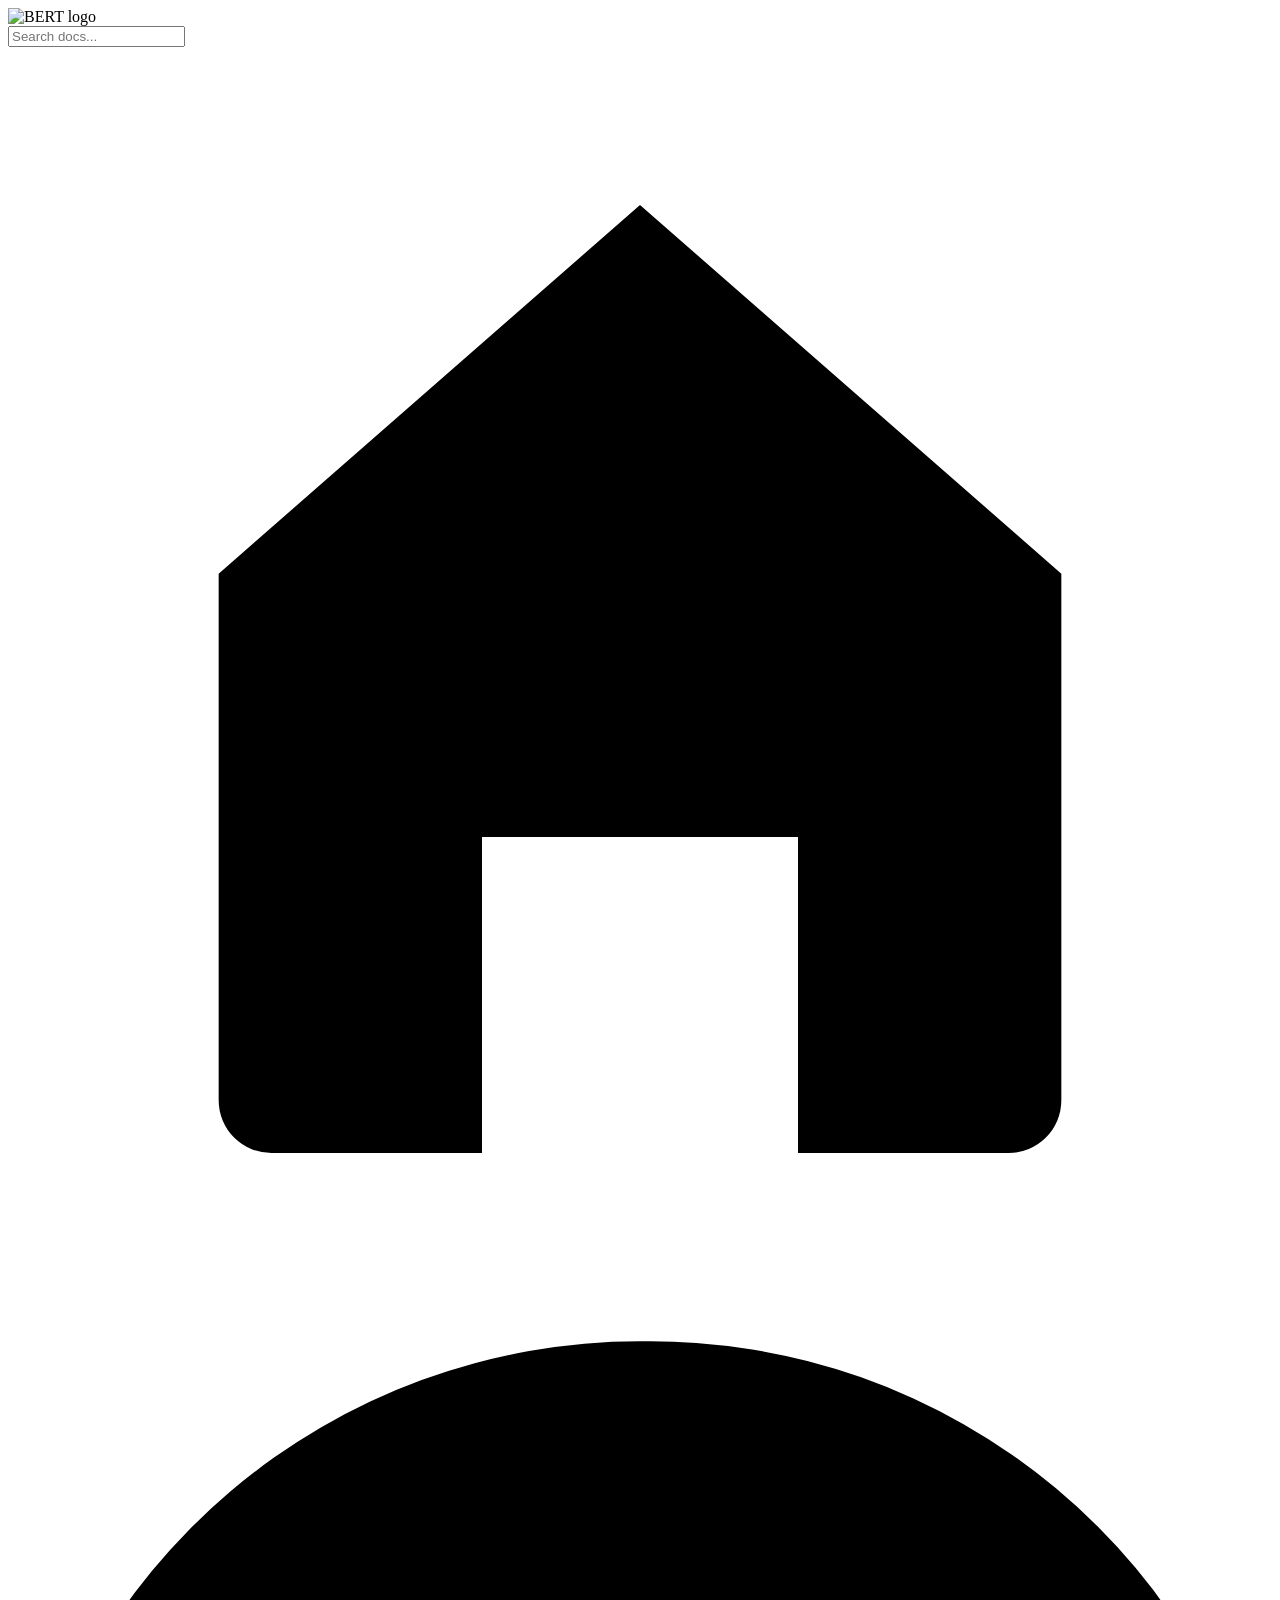
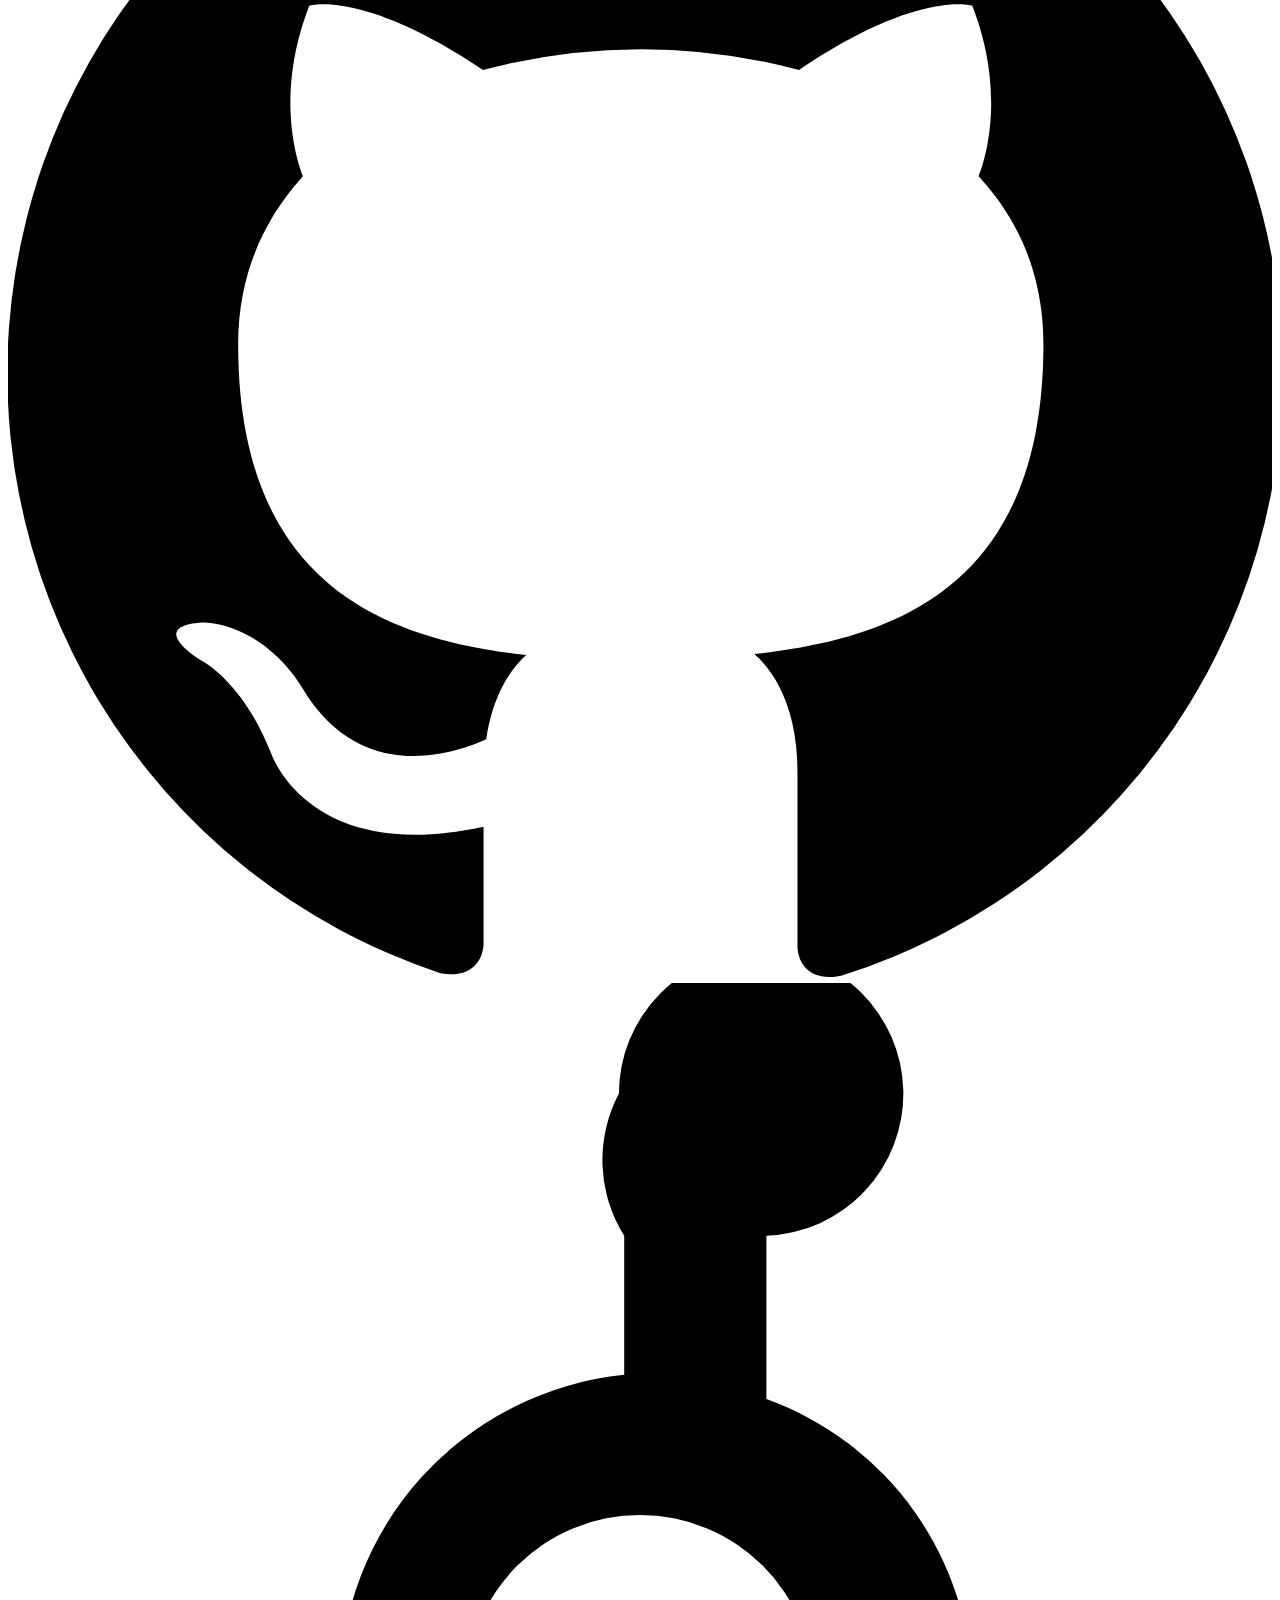
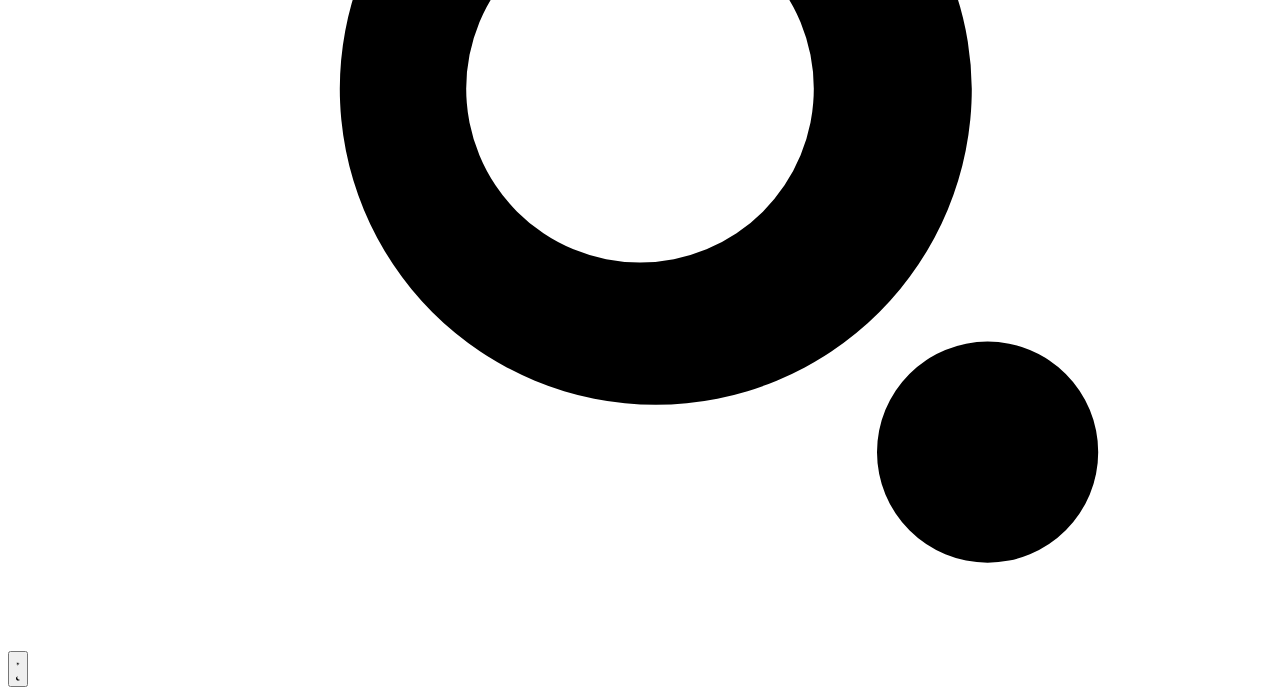
==== index.html @ 4b2d6357 "Migrate BERTDAO docs to the USDC flow" ====
<!doctype html>
<html lang="en">
  <head>
    <meta charset="UTF-8" />
    <meta name="viewport" content="width=device-width, initial-scale=1.0" />
    <title>BERT Docs</title>
    <meta
      name="description"
      content="BERT protocol documentation: architecture, contract systems, Arc deployment, USDC-native treasury flows, operations, and integration guides."
    />
    <link rel="icon" type="image/png" href="./assets/bert-logo.png" />
    <link rel="apple-touch-icon" href="./assets/bert-logo.png" />
    <link rel="preconnect" href="https://fonts.googleapis.com" />
    <link rel="preconnect" href="https://fonts.gstatic.com" crossorigin />
    <link href="https://fonts.googleapis.com/css2?family=Sora:wght@300;400;500;600;700&family=IBM+Plex+Mono:wght@400;500&display=swap" rel="stylesheet" />
    <link rel="stylesheet" href="./assets/styles.css" />
  </head>
  <body>
    <div class="layout">
      <aside class="sidebar">
        <div class="brand">
          <img class="brand-logo" src="./assets/banner.png" alt="BERT logo" />
        </div>

        <nav id="nav" class="nav"></nav>
      </aside>

      <main class="content">
        <header class="topbar">
          <div class="search-wrap">
            <input id="searchInput" type="search" placeholder="Search docs..." aria-label="Search docs" />
          </div>
          <div class="top-actions">
            <a class="icon-link" href="https://bertdao.vercel.app" target="_blank" rel="noreferrer" aria-label="Main site" title="Main site">
              <svg viewBox="0 0 24 24" aria-hidden="true"><path d="M12 3l8 7v10a1 1 0 0 1-1 1h-4v-6H9v6H5a1 1 0 0 1-1-1V10l8-7z"/></svg>
            </a>
            <a class="icon-link" href="https://github.com/Tenyokj/bert-core-arc" target="_blank" rel="noreferrer" aria-label="Core repo" title="Core repo">
              <svg viewBox="0 0 24 24" aria-hidden="true"><path d="M12 .5a12 12 0 0 0-3.79 23.39c.6.11.82-.26.82-.58v-2.2c-3.34.73-4.04-1.41-4.04-1.41-.55-1.38-1.33-1.75-1.33-1.75-1.09-.73.08-.72.08-.72 1.2.09 1.84 1.23 1.84 1.23 1.08 1.83 2.82 1.3 3.5.99.11-.77.42-1.3.76-1.6-2.67-.3-5.47-1.32-5.47-5.9 0-1.3.47-2.36 1.23-3.19-.12-.31-.53-1.56.12-3.24 0 0 1.01-.32 3.3 1.22a11.6 11.6 0 0 1 6 0c2.28-1.54 3.29-1.22 3.29-1.22.65 1.68.24 2.93.12 3.24.77.83 1.23 1.89 1.23 3.19 0 4.59-2.81 5.59-5.49 5.88.43.37.82 1.1.82 2.23v3.31c0 .32.22.69.83.57A12 12 0 0 0 12 .5z"/></svg>
            </a>
            <a class="icon-link" href="https://thegraph.com/studio/subgraph/bert-arc-testnet" target="_blank" rel="noreferrer" aria-label="Subgraph" title="Subgraph">
              <svg viewBox="0 0 24 24" aria-hidden="true"><path d="M11.6 2.1a2.7 2.7 0 1 1 2.8 2.7v3.1a5.9 5.9 0 0 1 3.9 5.5 6 6 0 1 1-12 0 6 6 0 0 1 5.4-5.96V4.8A2.7 2.7 0 0 1 11.6 2.1Zm.4 8a3.3 3.3 0 1 0 0 6.6 3.3 3.3 0 0 0 0-6.6Zm6.6 8.1a2.1 2.1 0 1 1 0 4.2 2.1 2.1 0 0 1 0-4.2Z"/></svg>
            </a>
            <button id="themeToggle" class="theme-toggle" type="button" aria-label="Switch to light theme" title="Switch to light theme">
              <span class="theme-icon theme-icon-sun" aria-hidden="true">
                <svg viewBox="0 0 512 512"><path d="M256 144a112 112 0 1 0 0 224 112 112 0 1 0 0-224zm0-144c13.3 0 24 10.7 24 24V72c0 13.3-10.7 24-24 24s-24-10.7-24-24V24c0-13.3 10.7-24 24-24zm0 416c13.3 0 24 10.7 24 24v48c0 13.3-10.7 24-24 24s-24-10.7-24-24V440c0-13.3 10.7-24 24-24zM72 232c13.3 0 24 10.7 24 24s-10.7 24-24 24H24c-13.3 0-24-10.7-24-24s10.7-24 24-24H72zm416 0c13.3 0 24 10.7 24 24s-10.7 24-24 24H440c-13.3 0-24-10.7-24-24s10.7-24 24-24h48zM99 99c9.4-9.4 24.6-9.4 33.9 0l33.9 33.9c9.4 9.4 9.4 24.6 0 33.9s-24.6 9.4-33.9 0L99 132.9C89.6 123.6 89.6 108.4 99 99zm246.2 246.2c9.4-9.4 24.6-9.4 33.9 0L413 379.1c9.4 9.4 9.4 24.6 0 33.9s-24.6 9.4-33.9 0l-33.9-33.9c-9.4-9.4-9.4-24.6 0-33.9zM413 99c9.4 9.4 9.4 24.6 0 33.9l-33.9 33.9c-9.4 9.4-24.6 9.4-33.9 0s-9.4-24.6 0-33.9L379.1 99c9.4-9.4 24.6-9.4 33.9 0zM166.8 345.2c9.4 9.4 9.4 24.6 0 33.9L132.9 413c-9.4 9.4-24.6 9.4-33.9 0s-9.4-24.6 0-33.9l33.9-33.9c9.4-9.4 24.6-9.4 33.9 0z"/></svg>
              </span>
              <span class="theme-icon theme-icon-moon" aria-hidden="true">
                <svg viewBox="0 0 384 512"><path d="M223.5 32c-123.5 0-223.5 100-223.5 223.5S100 479 223.5 479c66.3 0 125.9-28.9 166.9-74.8 5.6-6.2 .8-16.1-7.5-15.4-10.8 .9-21.8 1.4-32.9 1.4-123.5 0-223.5-100-223.5-223.5 0-54.8 19.7-105 52.5-143.8 5-5.9 .7-14.8-7-14.8-1.4 0-2.8 0-4.2 0z"/></svg>
              </span>
            </button>
          </div>
        </header>

        <article id="doc" class="doc"></article>
        <footer id="pager" class="pager"></footer>
      </main>
    </div>

    <script src="./assets/docs-data.js"></script>
    <script src="./assets/app.js"></script>
  </body>
</html>
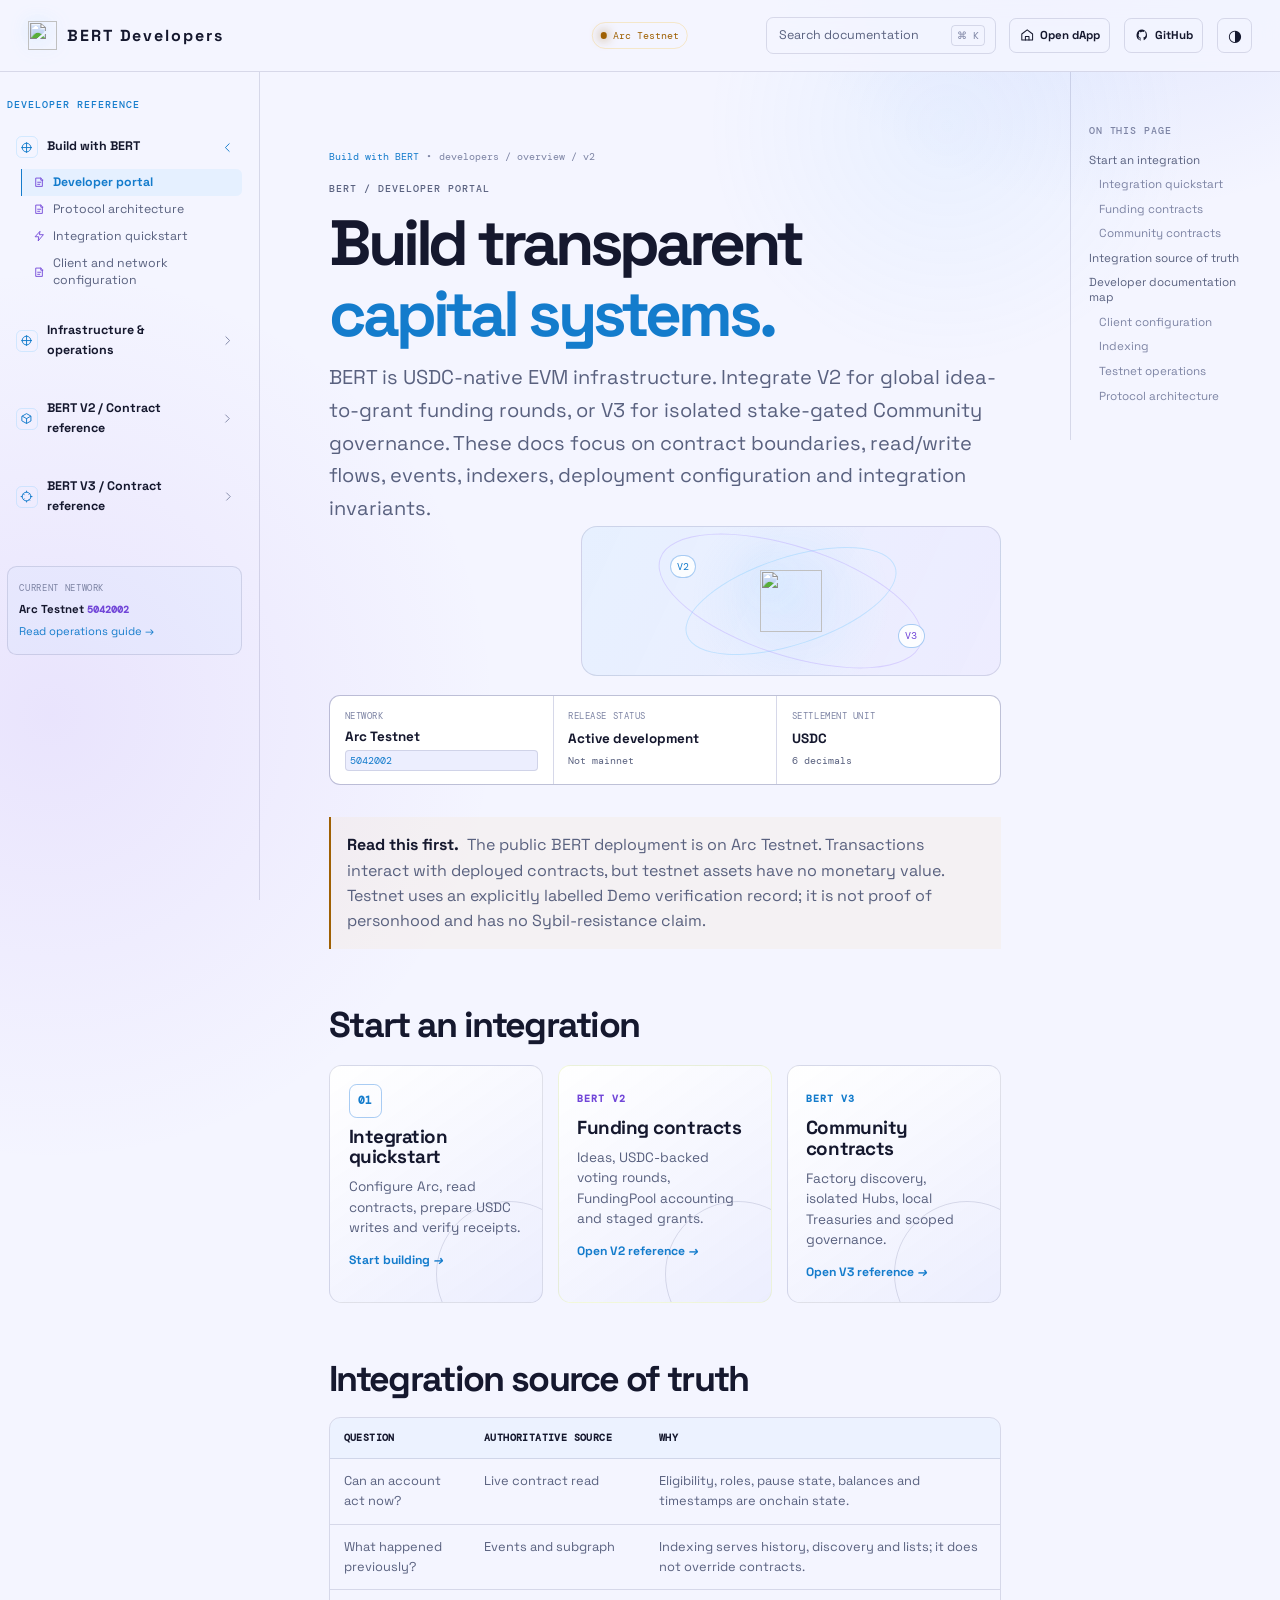
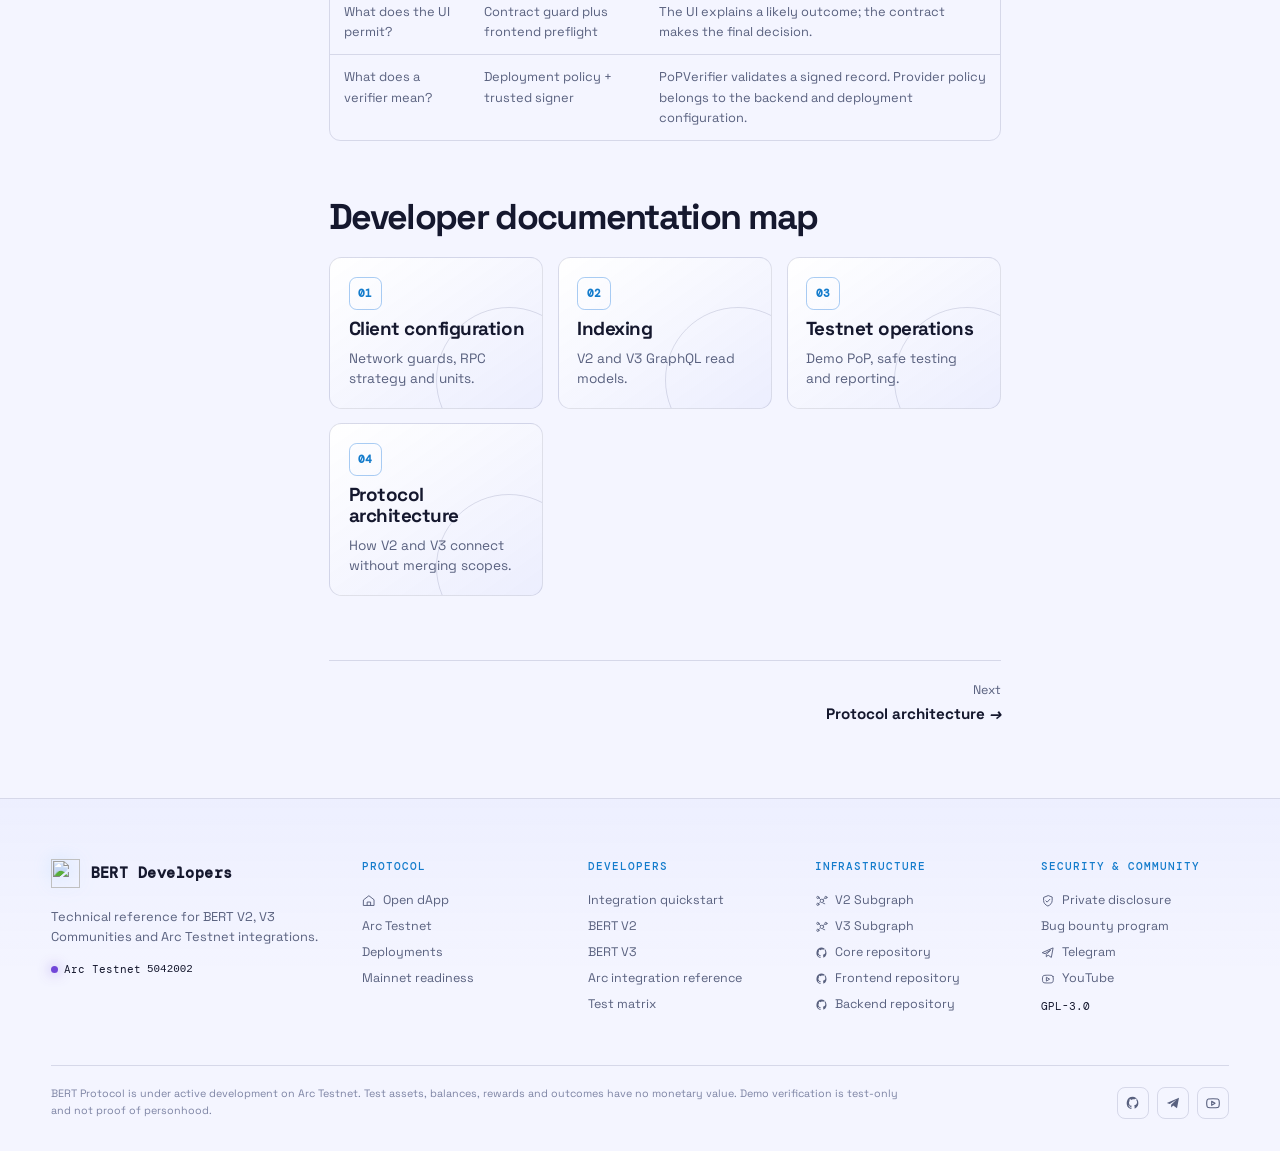
==== commit a61994e2: "docs: expand Arc reference and resource footer" ====
--- a/index.html
+++ b/index.html
@@ -3,60 +3,59 @@
   <head>
     <meta charset="UTF-8" />
     <meta name="viewport" content="width=device-width, initial-scale=1.0" />
-    <title>BERT Docs</title>
-    <meta
-      name="description"
-      content="BERT protocol documentation: architecture, contract systems, Arc deployment, USDC-native treasury flows, operations, and integration guides."
-    />
+    <meta name="theme-color" content="#10191a" />
+    <title>BERT Protocol Docs</title>
+    <meta name="description" content="Technical documentation for BERT V2 funding infrastructure, BERT V3 Communities, Arc Testnet operations, and protocol integrations." />
     <link rel="icon" type="image/png" href="./assets/bert-logo.png" />
     <link rel="apple-touch-icon" href="./assets/bert-logo.png" />
     <link rel="preconnect" href="https://fonts.googleapis.com" />
     <link rel="preconnect" href="https://fonts.gstatic.com" crossorigin />
-    <link href="https://fonts.googleapis.com/css2?family=Sora:wght@300;400;500;600;700&family=IBM+Plex+Mono:wght@400;500&display=swap" rel="stylesheet" />
+    <link href="https://fonts.googleapis.com/css2?family=DM+Mono:wght@400;500&family=Space+Grotesk:wght@400;500;600;700&display=swap" rel="stylesheet" />
     <link rel="stylesheet" href="./assets/styles.css" />
   </head>
   <body>
-    <div class="layout">
-      <aside class="sidebar">
-        <div class="brand">
-          <img class="brand-logo" src="./assets/banner.png" alt="BERT logo" />
+    <div class="site-frame">
+      <header class="site-header">
+        <button id="navToggle" class="icon-button nav-toggle mobile-only" type="button" aria-label="Open documentation navigation"><span></span><span></span><span></span></button>
+        <a class="wordmark" href="#docs-home" aria-label="BERT developer documentation home"><img class="brand-logo" src="./assets/bert-logo.png" alt="" /><span>BERT Developers</span></a>
+        <span class="network-badge network-badge-centered"><i></i> Arc Testnet</span>
+        <div class="header-spacer"></div>
+        <button id="searchTrigger" class="search-trigger" type="button" aria-haspopup="dialog"><span>Search documentation</span><kbd>⌘ K</kbd></button>
+        <a class="header-link" href="https://bertdao.vercel.app" target="_blank" rel="noreferrer"><svg class="header-action-icon" viewBox="0 0 24 24" aria-hidden="true"><path d="m3 10 9-7 9 7v10H3z"/><path d="M9 20v-6h6v6"/></svg>Open dApp</a>
+        <a class="header-link header-link-icon" href="https://github.com/Tenyokj/bert-core-arc" target="_blank" rel="noreferrer" aria-label="BERT Core on GitHub"><svg class="header-action-icon github-mark" viewBox="0 0 24 24" aria-hidden="true"><path d="M12 2.5a9.5 9.5 0 0 0-3 18.51c.48.09.65-.2.65-.46v-1.67c-2.65.58-3.21-1.12-3.21-1.12-.43-1.1-1.06-1.39-1.06-1.39-.87-.59.07-.58.07-.58.96.07 1.47.99 1.47.99.86 1.47 2.25 1.05 2.8.81.09-.62.34-1.05.61-1.29-2.12-.24-4.35-1.06-4.35-4.73 0-1.05.37-1.9.99-2.57-.1-.24-.43-1.22.09-2.54 0 0 .81-.26 2.62.98A9.1 9.1 0 0 1 12 6.2c.81 0 1.62.11 2.38.32 1.81-1.24 2.62-.98 2.62-.98.52 1.32.19 2.3.09 2.54.62.67.99 1.52.99 2.57 0 3.68-2.23 4.49-4.36 4.72.34.3.65.88.65 1.78v2.63c0 .26.17.56.66.46A9.5 9.5 0 0 0 12 2.5Z"/></svg>GitHub</a>
+        <button id="themeToggle" class="icon-button theme-button" type="button" aria-label="Switch color theme" title="Switch color theme">◐</button>
+      </header>
+
+      <div class="docs-layout">
+        <aside id="sidebar" class="sidebar" aria-label="Documentation navigation">
+        <div class="sidebar-topline">Developer reference</div>
+          <nav id="nav" class="nav"></nav>
+          <div class="sidebar-footer"><p>Current network</p><strong>Arc Testnet <code>5042002</code></strong><a href="#testnet-guide">Read operations guide →</a></div>
+        </aside>
+        <button id="navBackdrop" class="nav-backdrop" type="button" aria-label="Close documentation navigation"></button>
+        <main class="main-content"><article id="doc" class="doc" tabindex="-1"></article><footer id="pager" class="pager"></footer></main>
+        <aside id="outline" class="outline" aria-label="On this page"></aside>
+      </div>
+      <footer class="site-footer">
+        <div class="footer-directory">
+          <div class="footer-column footer-brand"><a href="#docs-home" class="footer-brand-link"><img class="brand-logo" src="./assets/bert-logo.png" alt="" /><span>BERT Developers</span></a><p>Technical reference for BERT V2, V3 Communities and Arc Testnet integrations.</p><a class="footer-status" href="#arc-testnet-overview"><i></i> Arc Testnet <code>5042002</code></a></div>
+          <div class="footer-column"><h2>Protocol</h2><a class="footer-resource-link" href="https://bertdao.vercel.app" target="_blank" rel="noreferrer"><svg class="footer-link-icon" viewBox="0 0 24 24" aria-hidden="true"><path d="m3 10 9-7 9 7v10H3z"/><path d="M9 20v-6h6v6"/></svg>Open dApp</a><a href="#arc-testnet-overview">Arc Testnet</a><a href="#arc-testnet-deployments">Deployments</a><a href="#arc-mainnet-readiness">Mainnet readiness</a></div>
+          <div class="footer-column"><h2>Developers</h2><a href="#integration-quickstart">Integration quickstart</a><a href="#v2-overview">BERT V2</a><a href="#v3-overview">BERT V3</a><a href="#arc-testnet-integration-reference">Arc integration reference</a><a href="#arc-testnet-test-matrix">Test matrix</a></div>
+          <div class="footer-column"><h2>Infrastructure</h2><a class="footer-resource-link" href="https://thegraph.com/studio/subgraph/bert-arc-testnet/" target="_blank" rel="noreferrer"><svg class="footer-link-icon graph-mark" viewBox="0 0 24 24" aria-hidden="true"><circle cx="12" cy="12" r="3"/><circle cx="5" cy="6" r="2"/><circle cx="19" cy="6" r="2"/><circle cx="5" cy="18" r="2"/><path d="m7 7 3 3m7-3-3 3m-6 5-2 2m8-1 3 1"/></svg>V2 Subgraph</a><a class="footer-resource-link" href="https://thegraph.com/studio/subgraph/bert-v-3-arc-testnet/" target="_blank" rel="noreferrer"><svg class="footer-link-icon graph-mark" viewBox="0 0 24 24" aria-hidden="true"><circle cx="12" cy="12" r="3"/><circle cx="5" cy="6" r="2"/><circle cx="19" cy="6" r="2"/><circle cx="5" cy="18" r="2"/><path d="m7 7 3 3m7-3-3 3m-6 5-2 2m8-1 3 1"/></svg>V3 Subgraph</a><a class="footer-resource-link" href="https://github.com/Tenyokj/bert-core-arc" target="_blank" rel="noreferrer"><svg class="footer-link-icon github-mark" viewBox="0 0 24 24" aria-hidden="true"><path d="M12 2.5a9.5 9.5 0 0 0-3 18.51c.48.09.65-.2.65-.46v-1.67c-2.65.58-3.21-1.12-3.21-1.12-.43-1.1-1.06-1.39-1.06-1.39-.87-.59.07-.58.07-.58.96.07 1.47.99 1.47.99.86 1.47 2.25 1.05 2.8.81.09-.62.34-1.05.61-1.29-2.12-.24-4.35-1.06-4.35-4.73 0-1.05.37-1.9.99-2.57-.1-.24-.43-1.22.09-2.54 0 0 .81-.26 2.62.98A9.1 9.1 0 0 1 12 6.2c.81 0 1.62.11 2.38.32 1.81-1.24 2.62-.98 2.62-.98.52 1.32.19 2.3.09 2.54.62.67.99 1.52.99 2.57 0 3.68-2.23 4.49-4.36 4.72.34.3.65.88.65 1.78v2.63c0 .26.17.56.66.46A9.5 9.5 0 0 0 12 2.5Z"/></svg>Core repository</a><a class="footer-resource-link" href="https://github.com/Tenyokj/bert-front-arc" target="_blank" rel="noreferrer"><svg class="footer-link-icon github-mark" viewBox="0 0 24 24" aria-hidden="true"><path d="M12 2.5a9.5 9.5 0 0 0-3 18.51c.48.09.65-.2.65-.46v-1.67c-2.65.58-3.21-1.12-3.21-1.12-.43-1.1-1.06-1.39-1.06-1.39-.87-.59.07-.58.07-.58.96.07 1.47.99 1.47.99.86 1.47 2.25 1.05 2.8.81.09-.62.34-1.05.61-1.29-2.12-.24-4.35-1.06-4.35-4.73 0-1.05.37-1.9.99-2.57-.1-.24-.43-1.22.09-2.54 0 0 .81-.26 2.62.98A9.1 9.1 0 0 1 12 6.2c.81 0 1.62.11 2.38.32 1.81-1.24 2.62-.98 2.62-.98.52 1.32.19 2.3.09 2.54.62.67.99 1.52.99 2.57 0 3.68-2.23 4.49-4.36 4.72.34.3.65.88.65 1.78v2.63c0 .26.17.56.66.46A9.5 9.5 0 0 0 12 2.5Z"/></svg>Frontend repository</a><a class="footer-resource-link" href="https://github.com/Tenyokj/bert-backend-arc" target="_blank" rel="noreferrer"><svg class="footer-link-icon github-mark" viewBox="0 0 24 24" aria-hidden="true"><path d="M12 2.5a9.5 9.5 0 0 0-3 18.51c.48.09.65-.2.65-.46v-1.67c-2.65.58-3.21-1.12-3.21-1.12-.43-1.1-1.06-1.39-1.06-1.39-.87-.59.07-.58.07-.58.96.07 1.47.99 1.47.99.86 1.47 2.25 1.05 2.8.81.09-.62.34-1.05.61-1.29-2.12-.24-4.35-1.06-4.35-4.73 0-1.05.37-1.9.99-2.57-.1-.24-.43-1.22.09-2.54 0 0 .81-.26 2.62.98A9.1 9.1 0 0 1 12 6.2c.81 0 1.62.11 2.38.32 1.81-1.24 2.62-.98 2.62-.98.52 1.32.19 2.3.09 2.54.62.67.99 1.52.99 2.57 0 3.68-2.23 4.49-4.36 4.72.34.3.65.88.65 1.78v2.63c0 .26.17.56.66.46A9.5 9.5 0 0 0 12 2.5Z"/></svg>Backend repository</a></div>
+          <div class="footer-column"><h2>Security &amp; community</h2><a class="footer-resource-link" href="https://github.com/Tenyokj/bert-core-arc/security/advisories/new" target="_blank" rel="noreferrer"><svg class="footer-link-icon" viewBox="0 0 24 24" aria-hidden="true"><path d="M12 3 4.5 6v5.3c0 4.5 3.1 7.8 7.5 9.7 4.4-1.9 7.5-5.2 7.5-9.7V6z"/><path d="m8.5 12 2.2 2.2 4.8-5"/></svg>Private disclosure</a><a href="#testnet-security-program">Bug bounty program</a><a class="footer-resource-link" href="https://t.me/bertdao" target="_blank" rel="noreferrer"><svg class="footer-link-icon telegram-mark" viewBox="0 0 24 24" aria-hidden="true"><path d="m21 4-3 16-5.6-4.1-3.1 3-.1-4.3L17 7.1 7 13.4l-4.2-1.5z"/></svg>Telegram</a><a class="footer-resource-link" href="https://www.youtube.com/@bertdaoARC" target="_blank" rel="noreferrer"><svg class="footer-link-icon youtube-mark" viewBox="0 0 24 24" aria-hidden="true"><path d="M21 8.2a2.9 2.9 0 0 0-2-2.1C17.2 5.6 12 5.6 12 5.6s-5.2 0-7 .5a2.9 2.9 0 0 0-2 2.1 30 30 0 0 0-.5 4.2A30 30 0 0 0 3 16.6a2.9 2.9 0 0 0 2 2.1c1.8.5 7 .5 7 .5s5.2 0 7-.5a2.9 2.9 0 0 0 2-2.1 30 30 0 0 0 .5-4.2 30 30 0 0 0-.5-4.2Z"/><path d="m10 15.5 5-3-5-3z"/></svg>YouTube</a><span class="footer-license">GPL-3.0</span></div>
         </div>
-
-        <nav id="nav" class="nav"></nav>
-      </aside>
-
-      <main class="content">
-        <header class="topbar">
-          <div class="search-wrap">
-            <input id="searchInput" type="search" placeholder="Search docs..." aria-label="Search docs" />
-          </div>
-          <div class="top-actions">
-            <a class="icon-link" href="https://bertdao.vercel.app" target="_blank" rel="noreferrer" aria-label="Main site" title="Main site">
-              <svg viewBox="0 0 24 24" aria-hidden="true"><path d="M12 3l8 7v10a1 1 0 0 1-1 1h-4v-6H9v6H5a1 1 0 0 1-1-1V10l8-7z"/></svg>
-            </a>
-            <a class="icon-link" href="https://github.com/Tenyokj/bert-core-arc" target="_blank" rel="noreferrer" aria-label="Core repo" title="Core repo">
-              <svg viewBox="0 0 24 24" aria-hidden="true"><path d="M12 .5a12 12 0 0 0-3.79 23.39c.6.11.82-.26.82-.58v-2.2c-3.34.73-4.04-1.41-4.04-1.41-.55-1.38-1.33-1.75-1.33-1.75-1.09-.73.08-.72.08-.72 1.2.09 1.84 1.23 1.84 1.23 1.08 1.83 2.82 1.3 3.5.99.11-.77.42-1.3.76-1.6-2.67-.3-5.47-1.32-5.47-5.9 0-1.3.47-2.36 1.23-3.19-.12-.31-.53-1.56.12-3.24 0 0 1.01-.32 3.3 1.22a11.6 11.6 0 0 1 6 0c2.28-1.54 3.29-1.22 3.29-1.22.65 1.68.24 2.93.12 3.24.77.83 1.23 1.89 1.23 3.19 0 4.59-2.81 5.59-5.49 5.88.43.37.82 1.1.82 2.23v3.31c0 .32.22.69.83.57A12 12 0 0 0 12 .5z"/></svg>
-            </a>
-            <a class="icon-link" href="https://thegraph.com/studio/subgraph/bert-arc-testnet" target="_blank" rel="noreferrer" aria-label="Subgraph" title="Subgraph">
-              <svg viewBox="0 0 24 24" aria-hidden="true"><path d="M11.6 2.1a2.7 2.7 0 1 1 2.8 2.7v3.1a5.9 5.9 0 0 1 3.9 5.5 6 6 0 1 1-12 0 6 6 0 0 1 5.4-5.96V4.8A2.7 2.7 0 0 1 11.6 2.1Zm.4 8a3.3 3.3 0 1 0 0 6.6 3.3 3.3 0 0 0 0-6.6Zm6.6 8.1a2.1 2.1 0 1 1 0 4.2 2.1 2.1 0 0 1 0-4.2Z"/></svg>
-            </a>
-            <button id="themeToggle" class="theme-toggle" type="button" aria-label="Switch to light theme" title="Switch to light theme">
-              <span class="theme-icon theme-icon-sun" aria-hidden="true">
-                <svg viewBox="0 0 512 512"><path d="M256 144a112 112 0 1 0 0 224 112 112 0 1 0 0-224zm0-144c13.3 0 24 10.7 24 24V72c0 13.3-10.7 24-24 24s-24-10.7-24-24V24c0-13.3 10.7-24 24-24zm0 416c13.3 0 24 10.7 24 24v48c0 13.3-10.7 24-24 24s-24-10.7-24-24V440c0-13.3 10.7-24 24-24zM72 232c13.3 0 24 10.7 24 24s-10.7 24-24 24H24c-13.3 0-24-10.7-24-24s10.7-24 24-24H72zm416 0c13.3 0 24 10.7 24 24s-10.7 24-24 24H440c-13.3 0-24-10.7-24-24s10.7-24 24-24h48zM99 99c9.4-9.4 24.6-9.4 33.9 0l33.9 33.9c9.4 9.4 9.4 24.6 0 33.9s-24.6 9.4-33.9 0L99 132.9C89.6 123.6 89.6 108.4 99 99zm246.2 246.2c9.4-9.4 24.6-9.4 33.9 0L413 379.1c9.4 9.4 9.4 24.6 0 33.9s-24.6 9.4-33.9 0l-33.9-33.9c-9.4-9.4-9.4-24.6 0-33.9zM413 99c9.4 9.4 9.4 24.6 0 33.9l-33.9 33.9c-9.4 9.4-24.6 9.4-33.9 0s-9.4-24.6 0-33.9L379.1 99c9.4-9.4 24.6-9.4 33.9 0zM166.8 345.2c9.4 9.4 9.4 24.6 0 33.9L132.9 413c-9.4 9.4-24.6 9.4-33.9 0s-9.4-24.6 0-33.9l33.9-33.9c9.4-9.4 24.6-9.4 33.9 0z"/></svg>
-              </span>
-              <span class="theme-icon theme-icon-moon" aria-hidden="true">
-                <svg viewBox="0 0 384 512"><path d="M223.5 32c-123.5 0-223.5 100-223.5 223.5S100 479 223.5 479c66.3 0 125.9-28.9 166.9-74.8 5.6-6.2 .8-16.1-7.5-15.4-10.8 .9-21.8 1.4-32.9 1.4-123.5 0-223.5-100-223.5-223.5 0-54.8 19.7-105 52.5-143.8 5-5.9 .7-14.8-7-14.8-1.4 0-2.8 0-4.2 0z"/></svg>
-              </span>
-            </button>
-          </div>
-        </header>
-
-        <article id="doc" class="doc"></article>
-        <footer id="pager" class="pager"></footer>
-      </main>
+        <div class="footer-bottom"><p>BERT Protocol is under active development on Arc Testnet. Test assets, balances, rewards and outcomes have no monetary value. Demo verification is test-only and not proof of personhood.</p><div class="footer-socials"><a href="https://github.com/Tenyokj/bert-core-arc" target="_blank" rel="noreferrer" aria-label="BERT Core on GitHub"><svg class="github-mark" viewBox="0 0 24 24" aria-hidden="true"><path d="M12 2.5a9.5 9.5 0 0 0-3 18.51c.48.09.65-.2.65-.46v-1.67c-2.65.58-3.21-1.12-3.21-1.12-.43-1.1-1.06-1.39-1.06-1.39-.87-.59.07-.58.07-.58.96.07 1.47.99 1.47.99.86 1.47 2.25 1.05 2.8.81.09-.62.34-1.05.61-1.29-2.12-.24-4.35-1.06-4.35-4.73 0-1.05.37-1.9.99-2.57-.1-.24-.43-1.22.09-2.54 0 0 .81-.26 2.62.98A9.1 9.1 0 0 1 12 6.2c.81 0 1.62.11 2.38.32 1.81-1.24 2.62-.98 2.62-.98.52 1.32.19 2.3.09 2.54.62.67.99 1.52.99 2.57 0 3.68-2.23 4.49-4.36 4.72.34.3.65.88.65 1.78v2.63c0 .26.17.56.66.46A9.5 9.5 0 0 0 12 2.5Z"/></svg></a><a href="https://t.me/bertdao" target="_blank" rel="noreferrer" aria-label="BERT on Telegram"><svg class="telegram-mark" viewBox="0 0 24 24" aria-hidden="true"><path d="m21 4-3 16-5.6-4.1-3.1 3-.1-4.3L17 7.1 7 13.4l-4.2-1.5z"/></svg></a><a href="https://www.youtube.com/@bertdaoARC" target="_blank" rel="noreferrer" aria-label="BERT on YouTube"><svg class="youtube-mark" viewBox="0 0 24 24" aria-hidden="true"><path d="M21 8.2a2.9 2.9 0 0 0-2-2.1C17.2 5.6 12 5.6 12 5.6s-5.2 0-7 .5a2.9 2.9 0 0 0-2 2.1 30 30 0 0 0-.5 4.2A30 30 0 0 0 3 16.6a2.9 2.9 0 0 0 2 2.1c1.8.5 7 .5 7 .5s5.2 0 7-.5a2.9 2.9 0 0 0 2-2.1 30 30 0 0 0 .5-4.2 30 30 0 0 0-.5-4.2Z"/><path d="m10 15.5 5-3-5-3z"/></svg></a></div></div>
+      </footer>
     </div>
 
-    <script src="./assets/docs-data.js"></script>
-    <script src="./assets/app.js"></script>
+    <dialog id="searchDialog" class="search-dialog" aria-label="Search BERT documentation">
+      <div class="search-panel">
+        <div class="search-input-row"><span>⌕</span><input id="searchInput" type="search" autocomplete="off" placeholder="Search titles, tags, modules, invariants..." /><kbd>ESC</kbd></div>
+        <div id="searchResults" class="search-results" aria-live="polite"></div>
+        <div class="search-hint"><span>Searches page title, section, tags and full text.</span><span><kbd>↵</kbd> Open result</span></div>
+      </div>
+    </dialog>
+
+    <script type="module" src="./assets/app.js"></script>
   </body>
 </html>
--- a/assets/styles.css
+++ b/assets/styles.css
@@ -0,0 +1,298 @@
+:root {
+  color-scheme: dark;
+  --bg: #090b18;
+  --panel: #11142a;
+  --raised: #1a1d39;
+  --text: #f4f5ff;
+  --muted: #aeb3cd;
+  --faint: #747a9d;
+  --line: rgba(195, 204, 255, 0.14);
+  --line-strong: rgba(111, 191, 255, 0.4);
+  --mint: #72c6ff;
+  --lime: #ab8eff;
+  --amber: #f7ca62;
+  --danger: #ff9f8b;
+  --mono: "DM Mono", monospace;
+  --display: "Space Grotesk", sans-serif;
+  --shadow: 0 24px 70px rgba(0, 0, 0, 0.28);
+}
+
+:root[data-theme="light"] {
+  color-scheme: light;
+  --bg: #f4f5ff;
+  --panel: #ffffff;
+  --raised: #eceefe;
+  --text: #15182e;
+  --muted: #59617f;
+  --faint: #7d84a4;
+  --line: rgba(49, 58, 111, 0.15);
+  --line-strong: rgba(43, 130, 224, 0.4);
+  --mint: #147ccc;
+  --lime: #7146d8;
+  --amber: #9f6003;
+  --danger: #aa3928;
+  --shadow: 0 24px 70px rgba(19, 52, 39, 0.13);
+}
+
+* { box-sizing: border-box; }
+html { scroll-behavior: smooth; }
+body {
+  min-width: 320px;
+  margin: 0;
+  overflow-x: hidden;
+  background: radial-gradient(circle at 88% -8%, rgba(69, 111, 239, 0.18), transparent 27rem), radial-gradient(circle at 4% 26%, rgba(144, 88, 235, 0.11), transparent 28rem), var(--bg);
+  color: var(--text);
+  font-family: var(--display);
+  line-height: 1.58;
+}
+body::before { position: fixed; z-index: -1; inset: 0; pointer-events: none; background: radial-gradient(circle at 74% 14%, rgba(111, 191, 255, 0.08), transparent 15rem); content: ""; }
+button, input { font: inherit; }
+button { cursor: pointer; }
+a { color: inherit; text-decoration: none; }
+
+.site-header { position: sticky; z-index: 20; top: 0; display: flex; align-items: center; min-height: 72px; gap: 0.85rem; padding: 0 1.75rem; border-bottom: 1px solid var(--line); background: color-mix(in srgb, var(--bg) 87%, transparent); backdrop-filter: blur(16px); }
+.wordmark { display: inline-flex; align-items: center; gap: 0.62rem; color: var(--text); font-weight: 800; letter-spacing: 0.12em; }
+.wordmark em { color: var(--muted); font-family: var(--mono); font-size: 0.7rem; font-style: normal; font-weight: 400; letter-spacing: 0; }
+.brand-logo { width: 29px; height: 29px; flex: 0 0 auto; object-fit: contain; filter: drop-shadow(0 0 9px rgba(114, 198, 255, 0.23)); }
+.network-badge { display: inline-flex; align-items: center; gap: 0.38rem; padding: 0.3rem 0.5rem; border: 1px solid rgba(247, 202, 98, 0.34); border-radius: 999px; color: var(--amber); font-family: var(--mono); font-size: 0.62rem; }
+.network-badge-centered { position: absolute; left: 50%; transform: translateX(-50%); }
+.network-badge i { width: 0.4rem; height: 0.4rem; border-radius: 50%; background: var(--amber); box-shadow: 0 0 11px var(--amber); }
+.header-spacer { flex: 1; }
+.search-trigger, .header-link, .icon-button { display: inline-flex; align-items: center; justify-content: center; border: 1px solid var(--line); border-radius: 0.45rem; background: transparent; color: var(--text); }
+.search-trigger { min-width: 220px; justify-content: space-between; gap: 2rem; padding: 0.44rem 0.58rem 0.44rem 0.75rem; color: var(--muted); font-size: 0.78rem; text-align: left; }
+.search-trigger:hover, .header-link:hover, .icon-button:hover { border-color: var(--line-strong); background: var(--raised); color: var(--mint); }
+kbd { padding: 0.1rem 0.32rem; border: 1px solid var(--line); border-radius: 0.24rem; color: var(--faint); font-family: var(--mono); font-size: 0.62rem; }
+.header-link { gap: 0.36rem; padding: 0.44rem 0.6rem; font-size: 0.72rem; font-weight: 700; }
+.header-action-icon { width: 0.9rem; height: 0.9rem; fill: none; stroke: currentColor; stroke-linecap: round; stroke-linejoin: round; stroke-width: 1.7; }
+.github-mark { fill: currentColor; stroke: none; }
+.icon-button { width: 35px; height: 35px; padding: 0; }
+.theme-button { font-size: 1rem; }
+.nav-toggle { flex-direction: column; gap: 4px; }
+.nav-toggle span { display: block; width: 15px; height: 1px; background: currentColor; }
+.mobile-only { display: none; }
+
+.docs-layout { display: grid; grid-template-columns: 260px minmax(0, 1fr) 210px; min-height: calc(100vh - 72px); max-width: 1600px; margin: 0 auto; }
+.sidebar { position: sticky; top: 72px; align-self: start; height: calc(100vh - 72px); overflow-y: auto; padding: 1.55rem 1.05rem 2rem 0.45rem; border-right: 1px solid var(--line); }
+.sidebar-topline, .nav-section > p, .outline > p, .search-label, .eyebrow { margin: 0; color: var(--faint); font-family: var(--mono); font-size: 0.61rem; font-weight: 500; letter-spacing: 0.1em; text-transform: uppercase; }
+.sidebar-topline { margin-bottom: 1rem; color: var(--mint); }
+.nav { display: grid; gap: 1.25rem; }
+.nav-section { display: grid; gap: 0.2rem; }
+.nav-section-trigger, .nav-group-trigger { display: flex; width: 100%; align-items: center; gap: 0.55rem; padding: 0.48rem 0.52rem; border: 0; border-radius: 0.45rem; background: transparent; color: var(--text); font-size: 0.78rem; font-weight: 700; text-align: left; }
+.nav-section-trigger:hover, .nav-group-trigger:hover { background: rgba(114, 198, 255, 0.08); }
+.nav-icon { display: grid; width: 1.4rem; height: 1.4rem; flex: 0 0 auto; place-items: center; border: 1px solid rgba(114, 198, 255, 0.25); border-radius: 0.35rem; color: var(--mint); }
+.nav-icon svg, .nav-chevron { width: 0.82rem; height: 0.82rem; fill: none; stroke: currentColor; stroke-linecap: round; stroke-linejoin: round; stroke-width: 1.75; }
+.nav-section-trigger .nav-chevron, .nav-group-trigger .nav-chevron { margin-left: auto; color: var(--faint); transition: transform 420ms cubic-bezier(.22, 1, .36, 1), color 280ms ease; }
+.nav-section.is-open > .nav-section-trigger .nav-chevron, .nav-group.is-open > .nav-group-trigger .nav-chevron { transform: rotate(180deg); color: var(--mint); }
+.nav-section-pages, .nav-group-pages { display: grid; grid-template-rows: 0fr; opacity: 0; transform: translateY(-4px); transition: grid-template-rows 420ms cubic-bezier(.22, 1, .36, 1), opacity 260ms ease, transform 420ms cubic-bezier(.22, 1, .36, 1); }
+.nav-section-pages > *, .nav-group-pages > * { min-height: 0; overflow: hidden; }
+.nav-section.is-open > .nav-section-pages, .nav-group.is-open > .nav-group-pages { grid-template-rows: 1fr; opacity: 1; transform: translateY(0); }
+.nav-section-pages { padding-left: 0.35rem; }
+.nav-group { display: grid; gap: 0.05rem; }
+.nav-group-trigger { padding: 0.36rem 0.52rem; color: var(--muted); font-family: var(--mono); font-size: 0.61rem; font-weight: 500; letter-spacing: 0.045em; text-transform: uppercase; }
+.nav-sub-icon { display: grid; width: 1.05rem; height: 1.05rem; flex: 0 0 auto; place-items: center; color: var(--lime); }
+.nav-sub-icon svg { width: 0.78rem; height: 0.78rem; fill: none; stroke: currentColor; stroke-linecap: round; stroke-linejoin: round; stroke-width: 1.7; }
+.nav-group-pages { padding-left: 0.5rem; }
+.nav-group-pages a, .nav-direct-link { display: flex; align-items: center; gap: 0.35rem; padding: 0.32rem 0.52rem; border-left: 1px solid transparent; border-radius: 0 0.35rem 0.35rem 0; color: var(--muted); font-size: 0.77rem; line-height: 1.35; transition: color 240ms ease, background 240ms ease, transform 240ms ease; }
+.nav-direct-link { margin-left: 0.52rem; }
+.nav-direct-link:hover { transform: translateX(2px); }
+.nav-group-pages a:hover { background: rgba(114, 198, 255, 0.06); color: var(--text); }
+.nav-group-pages a.active, .nav-direct-link.active { border-left-color: var(--mint); background: rgba(114, 198, 255, 0.11); color: var(--mint); font-weight: 700; }
+.sidebar-footer { display: grid; gap: 0.3rem; margin-top: 2.4rem; padding: 0.85rem 0.7rem; border: 1px solid var(--line); border-radius: 0.6rem; background: rgba(114, 198, 255, 0.045); }
+.sidebar-footer p { margin: 0; color: var(--faint); font-family: var(--mono); font-size: 0.58rem; letter-spacing: 0.07em; text-transform: uppercase; }
+.sidebar-footer strong { font-size: 0.72rem; }
+.sidebar-footer code { color: var(--lime); font-family: var(--mono); font-size: 0.65rem; }
+.sidebar-footer a { color: var(--mint); font-size: 0.7rem; }
+.nav-backdrop { display: none; }
+
+.main-content { min-width: 0; padding: clamp(2.2rem, 6vw, 5.3rem) clamp(1.25rem, 5.4vw, 5.7rem) 4.5rem; }
+.doc { width: min(100%, 860px); margin: 0 auto; outline: none; }
+.doc-meta { display: flex; flex-wrap: wrap; gap: 0.42rem; align-items: center; margin-bottom: 1rem; color: var(--faint); font-family: var(--mono); font-size: 0.63rem; }
+.doc-meta span:first-child, .eyebrow { color: var(--mint); }
+.eyebrow { margin-bottom: 0.85rem; }
+.doc h1, .doc h2, .doc h3 { color: var(--text); line-height: 1.1; scroll-margin-top: 95px; }
+.doc h1 { margin: 0; font-size: clamp(2.5rem, 5vw, 4.65rem); letter-spacing: -0.065em; }
+.doc h1 span { color: var(--mint); }
+.lead { max-width: 740px; margin: 1.3rem 0 2.45rem; color: var(--muted); font-size: clamp(1.03rem, 1.8vw, 1.25rem); line-height: 1.64; }
+.doc h2 { margin: 3.5rem 0 1rem; font-size: clamp(1.55rem, 2.8vw, 2.35rem); letter-spacing: -0.047em; }
+.doc h3 { margin: 1.75rem 0 0.6rem; font-size: 1.16rem; letter-spacing: -0.025em; }
+.doc p, .doc li { color: var(--muted); }
+.doc p { margin: 0.75rem 0; }
+.doc strong { color: var(--text); }
+.doc a:not(.doc-card) { border-bottom: 1px solid rgba(141, 232, 201, 0.45); color: var(--mint); }
+.doc ul, .doc ol { padding-left: 1.35rem; }
+.doc li + li { margin-top: 0.36rem; }
+.doc code { padding: 0.1rem 0.3rem; border: 1px solid var(--line); border-radius: 0.25rem; background: var(--raised); color: var(--lime); font-family: var(--mono); font-size: 0.84em; }
+
+.code-sample { margin: 1.3rem 0 2rem; overflow: hidden; border: 1px solid var(--line-strong); border-radius: 0.78rem; background: #091218; box-shadow: 0 18px 42px rgba(0, 0, 0, 0.16); }
+.code-sample-header { display: flex; align-items: center; justify-content: space-between; gap: 0.8rem; min-height: 45px; padding: 0.45rem 0.6rem 0.45rem 0.9rem; border-bottom: 1px solid rgba(137, 194, 224, 0.14); background: rgba(114, 198, 255, 0.055); }
+.code-sample-header > span { color: var(--faint); font-family: var(--mono); font-size: 0.63rem; letter-spacing: 0.08em; text-transform: uppercase; }
+.code-copy-button, .code-tab { border: 1px solid transparent; border-radius: 0.38rem; background: transparent; color: var(--muted); font-family: var(--mono); font-size: 0.66rem; font-weight: 700; letter-spacing: 0.025em; transition: color 180ms ease, background 180ms ease, border-color 180ms ease, transform 180ms ease; }
+.code-copy-button { padding: 0.38rem 0.56rem; border-color: var(--line); cursor: pointer; }
+.code-copy-button:hover { border-color: var(--mint); color: var(--mint); transform: translateY(-1px); }
+.code-copy-button.copied { border-color: var(--lime); color: var(--lime); }
+.code-sample pre { margin: 0; padding: 1.15rem; overflow-x: auto; background: transparent; }
+.code-sample pre code { display: block; padding: 0; border: 0; border-radius: 0; background: transparent; color: #d5edee; font-family: var(--mono); font-size: 0.74rem; line-height: 1.7; white-space: pre; }
+.code-tabs { display: flex; gap: 0.28rem; align-items: center; overflow-x: auto; }
+.code-tab { padding: 0.38rem 0.52rem; cursor: pointer; white-space: nowrap; }
+.code-tab:hover { color: var(--text); }
+.code-tab.active { border-color: rgba(114, 198, 255, 0.38); background: rgba(114, 198, 255, 0.11); color: var(--mint); }
+.code-pane { animation: code-pane-in 260ms cubic-bezier(.22, 1, .36, 1) both; }
+@keyframes code-pane-in { from { opacity: 0; transform: translateY(5px); } to { opacity: 1; transform: translateY(0); } }
+
+.contract-rail { display: grid; grid-template-columns: repeat(3, minmax(0, 1fr)); gap: 0.65rem; margin: 1.35rem 0 2rem; }
+.contract-rail > div { position: relative; min-height: 150px; padding: 1rem; overflow: hidden; border: 1px solid var(--line); border-radius: 0.7rem; background: linear-gradient(150deg, rgba(114, 198, 255, 0.075), var(--panel)); }
+.contract-rail > div::after { position: absolute; right: -2.4rem; bottom: -2.4rem; width: 6.5rem; height: 6.5rem; border: 1px solid rgba(114, 198, 255, 0.17); border-radius: 50%; content: ""; transition: transform 360ms cubic-bezier(.22, 1, .36, 1); }
+.contract-rail > div:hover::after { transform: scale(1.35); }
+.contract-rail small { display: block; margin-bottom: 0.8rem; color: var(--mint); font-family: var(--mono); font-size: 0.61rem; letter-spacing: 0.09em; }
+.contract-rail strong { display: block; font-size: 1rem; }
+.contract-rail span { display: block; margin-top: 0.42rem; color: var(--muted); font-size: 0.78rem; line-height: 1.48; }
+.contract-rail b { display: inline-flex; width: 2rem; height: 2rem; align-items: center; justify-content: center; margin-bottom: 0.65rem; border: 1px solid var(--line-strong); border-radius: 0.45rem; color: var(--lime); font-family: var(--mono); font-size: 0.65rem; }
+.api-matrix td:first-child, .api-matrix td:nth-child(2) { font-family: var(--mono); font-size: 0.72rem; color: var(--lime); }
+.state-track { display: flex; align-items: stretch; gap: 0; margin: 1.3rem 0 2rem; overflow-x: auto; padding-bottom: 0.45rem; }
+.state-track > div { position: relative; min-width: 144px; flex: 1; padding: 0.82rem 0.7rem; border: 1px solid var(--line); border-right: 0; background: var(--panel); }
+.state-track > div:first-child { border-radius: 0.62rem 0 0 0.62rem; }.state-track > div:last-child { border-right: 1px solid var(--line); border-radius: 0 0.62rem 0.62rem 0; }
+.state-track > div + div::before { position: absolute; z-index: 2; top: 50%; left: -0.46rem; width: 0.85rem; height: 0.85rem; border-top: 1px solid var(--line-strong); border-right: 1px solid var(--line-strong); background: var(--panel); content: ""; transform: translateY(-50%) rotate(45deg); }
+.state-track small { position: relative; z-index: 3; display: block; color: var(--mint); font-family: var(--mono); font-size: 0.57rem; letter-spacing: 0.08em; }.state-track strong { position: relative; z-index: 3; display: block; margin-top: 0.3rem; font-size: 0.8rem; }.state-track span { position: relative; z-index: 3; display: block; margin-top: 0.28rem; color: var(--muted); font-size: 0.69rem; line-height: 1.35; }
+
+.status-strip { display: grid; grid-template-columns: repeat(3, minmax(0, 1fr)); gap: 1px; margin: 1.2rem 0 2rem; overflow: hidden; border: 1px solid var(--line); border-radius: 0.7rem; background: var(--line); }
+.status-strip > div { display: grid; gap: 0.16rem; min-height: 80px; padding: 0.8rem 0.9rem; background: var(--panel); }
+.status-strip span { color: var(--faint); font-family: var(--mono); font-size: 0.59rem; letter-spacing: 0.06em; text-transform: uppercase; }
+.status-strip strong { color: var(--text); font-size: 0.84rem; }
+.status-strip code, .status-strip em { color: var(--mint); font-family: var(--mono); font-size: 0.64rem; font-style: normal; }
+.status-strip em { color: var(--muted); }
+.callout { margin: 1.45rem 0; padding: 0.95rem 1rem; border-left: 2px solid var(--mint); background: rgba(114, 198, 255, 0.07); color: var(--muted); }
+.callout.warning { border-color: var(--amber); background: rgba(247, 202, 98, 0.08); }
+.callout.danger { border-color: var(--danger); background: rgba(255, 159, 139, 0.08); }
+.callout strong { margin-right: 0.25rem; }
+
+.doc-cards, .two-up, .three-up { display: grid; gap: 0.9rem; margin: 1.3rem 0 1.9rem; }
+.doc-cards.two-up, .two-up { grid-template-columns: repeat(2, minmax(0, 1fr)); }
+.doc-cards.three-up, .three-up { grid-template-columns: repeat(3, minmax(0, 1fr)); }
+.doc-card { position: relative; display: block; min-height: 166px; padding: 1.15rem; overflow: hidden; border: 1px solid var(--line); border-radius: 0.78rem; background: linear-gradient(145deg, color-mix(in srgb, var(--panel) 93%, transparent), var(--raised)); transition: transform 180ms ease, border-color 180ms ease, box-shadow 180ms ease; }
+.doc-card::after { position: absolute; right: -2.5rem; bottom: -2.8rem; width: 9rem; height: 9rem; border: 1px solid var(--line); border-radius: 50%; content: ""; }
+.doc-card:hover { transform: translateY(-3px); border-color: var(--line-strong); box-shadow: var(--shadow); }
+.doc-card h3 { position: relative; z-index: 1; margin: 0.56rem 0; font-size: 1.18rem; }
+.doc-card p { position: relative; z-index: 1; margin: 0; font-size: 0.85rem; line-height: 1.5; }
+.doc-card b { position: relative; z-index: 1; display: inline-block; margin-top: 0.8rem; color: var(--mint); font-size: 0.76rem; }
+.card-kicker { color: var(--mint); font-family: var(--mono); font-size: 0.61rem; font-weight: 700; letter-spacing: 0.1em; text-transform: uppercase; }
+.version-v2 { border-color: rgba(213, 232, 121, 0.28); }
+.version-v2 .card-kicker { color: var(--lime); }
+.static-card { min-height: 0; cursor: default; }
+.mini-icon { position: relative; z-index: 1; display: grid; width: 2.1rem; height: 2.1rem; place-items: center; border: 1px solid var(--line-strong); border-radius: 0.48rem; color: var(--mint); font-family: var(--mono); font-size: 0.68rem; font-weight: 700; }
+.compact .doc-card { min-height: 132px; }
+
+.numbered-flow { display: grid; grid-template-columns: repeat(5, minmax(0, 1fr)); gap: 0.58rem; padding: 0; counter-reset: flow; }
+.numbered-flow li { min-height: 132px; margin: 0; padding: 0.78rem; list-style: none; border: 1px solid var(--line); border-radius: 0.6rem; background: rgba(114, 198, 255, 0.035); font-size: 0.8rem; }
+.numbered-flow li::before { display: block; margin-bottom: 0.4rem; color: var(--lime); font-family: var(--mono); font-size: 0.65rem; content: "0" counter(flow); counter-increment: flow; }
+.numbered-flow strong { display: inline; }
+.flow-diagram { display: grid; grid-template-columns: minmax(0, 1fr) auto minmax(0, 1fr); gap: 0.7rem; align-items: center; margin: 1.3rem 0 2rem; }
+.flow-diagram > div { display: grid; gap: 0.22rem; min-height: 130px; padding: 1rem; border: 1px solid var(--line); border-radius: 0.65rem; background: var(--panel); }
+.flow-diagram small { color: var(--mint); font-family: var(--mono); font-size: 0.62rem; letter-spacing: 0.1em; }
+.flow-diagram strong { font-size: 1rem; }
+.flow-diagram span { color: var(--muted); font-size: 0.8rem; }
+.flow-diagram > b { color: var(--mint); }
+
+.doc table { width: 100%; margin: 1.2rem 0 2rem; overflow: hidden; border: 1px solid var(--line); border-collapse: separate; border-spacing: 0; border-radius: 0.7rem; }
+.doc th, .doc td { padding: 0.75rem 0.85rem; border-bottom: 1px solid var(--line); text-align: left; vertical-align: top; font-size: 0.8rem; }
+.doc th { background: rgba(114, 198, 255, 0.06); color: var(--text); font-family: var(--mono); font-size: 0.62rem; letter-spacing: 0.04em; text-transform: uppercase; }
+.doc td { color: var(--muted); }
+.doc tr:last-child td { border-bottom: 0; }
+
+.pager { display: flex; justify-content: space-between; gap: 1rem; width: min(100%, 860px); margin: 4rem auto 0; padding-top: 1.25rem; border-top: 1px solid var(--line); }
+.pager a { display: grid; gap: 0.08rem; max-width: 48%; color: var(--muted); font-size: 0.78rem; }
+.pager .next { margin-left: auto; text-align: right; }
+.pager strong { color: var(--text); font-size: 0.95rem; }
+.pager a:hover, .pager a:hover strong { color: var(--mint); }
+.outline { position: sticky; top: 72px; align-self: start; max-height: calc(100vh - 72px); overflow-y: auto; padding: 3.2rem 1.1rem 2rem; border-left: 1px solid var(--line); }
+.outline > p { margin-bottom: 0.58rem; }
+.outline a { display: block; padding: 0.3rem 0; color: var(--muted); font-size: 0.73rem; line-height: 1.28; }
+.outline a.subheading { padding-left: 0.62rem; color: var(--faint); }
+.outline a:hover { color: var(--mint); }
+
+.search-dialog { width: min(760px, calc(100vw - 2rem)); max-height: min(720px, calc(100vh - 2rem)); padding: 0; overflow: hidden; border: 1px solid var(--line-strong); border-radius: 0.9rem; background: var(--panel); color: var(--text); box-shadow: 0 28px 105px rgba(0, 0, 0, 0.58); }
+.search-dialog::backdrop { background: rgba(3, 9, 10, 0.72); backdrop-filter: blur(4px); }
+.search-input-row { display: flex; gap: 0.7rem; align-items: center; padding: 0.9rem; border-bottom: 1px solid var(--line); }
+.search-input-row > span { color: var(--mint); font-family: var(--mono); font-size: 1.2rem; }
+.search-input-row input { width: 100%; border: 0; outline: 0; background: transparent; color: var(--text); font-family: var(--display); font-size: 1.02rem; }
+.search-input-row input::placeholder { color: var(--faint); }
+.search-results { max-height: 510px; overflow-y: auto; padding: 0.45rem; }
+.search-label { padding: 0.55rem 0.5rem 0.25rem; }
+.search-result { display: flex; width: 100%; align-items: center; justify-content: space-between; gap: 1rem; padding: 0.82rem; border: 0; border-radius: 0.52rem; background: transparent; color: var(--text); text-align: left; }
+.search-result:hover, .search-result.selected { background: rgba(114, 198, 255, 0.1); }
+
+.site-footer { max-width: 1600px; margin: 0 auto; padding: 3.75rem clamp(1.25rem, 4vw, 4rem) 2rem; border-top: 1px solid var(--line); background: linear-gradient(180deg, rgba(83, 109, 255, 0.04), transparent 50%); }
+.footer-directory { display: grid; grid-template-columns: 1.45fr repeat(4, minmax(0, 1fr)); gap: clamp(1.4rem, 3vw, 3.5rem); }
+.footer-column { display: grid; align-content: start; gap: 0.58rem; }
+.footer-column h2 { margin: 0 0 0.44rem; color: var(--mint); font-family: var(--mono); font-size: 0.66rem; font-weight: 500; letter-spacing: 0.09em; text-transform: uppercase; }
+.footer-column a, .footer-column > span { color: var(--muted); font-size: 0.78rem; line-height: 1.35; transition: color 180ms ease, transform 180ms ease; }
+.footer-column a:hover { color: var(--mint); transform: translateX(3px); }
+.footer-resource-link { display: inline-flex; align-items: center; gap: 0.43rem; }
+.footer-link-icon { width: 0.86rem; height: 0.86rem; flex: 0 0 auto; fill: none; stroke: currentColor; stroke-linecap: round; stroke-linejoin: round; stroke-width: 1.65; }
+.footer-link-icon.github-mark, .footer-socials .github-mark { fill: currentColor; stroke: none; }
+.footer-link-icon.graph-mark { stroke-width: 1.45; }
+.footer-pending { display: inline-flex; align-items: center; gap: 0.43rem; }
+.footer-pending .telegram-mark { fill: currentColor; stroke: none; }
+.footer-pending .youtube-mark { fill: none; stroke: currentColor; }
+.footer-brand { gap: 0.75rem; }
+.footer-brand-link { display: inline-flex; align-items: center; gap: 0.65rem; color: var(--text) !important; font-family: var(--mono); font-size: 0.96rem !important; font-weight: 600; letter-spacing: 0.03em; }
+.footer-brand-link:hover { color: var(--mint) !important; transform: none !important; }
+.footer-brand .brand-logo { flex: 0 0 auto; }
+.footer-brand > p { margin: 0.42rem 0 0; color: var(--muted); font-size: 0.8rem; line-height: 1.55; }
+.footer-status { display: inline-flex; align-items: center; gap: 0.38rem; margin-top: 0.25rem; color: var(--text) !important; font-family: var(--mono); font-size: 0.68rem !important; }
+.footer-status i { width: 0.42rem; height: 0.42rem; border-radius: 999px; background: var(--lime); box-shadow: 0 0 0.8rem color-mix(in srgb, var(--lime) 70%, transparent); }
+.footer-status code { color: var(--violet); font-size: inherit; }
+.footer-pending { color: var(--faint) !important; font-family: var(--mono); font-size: 0.68rem !important; }
+.footer-license { color: var(--violet) !important; font-family: var(--mono); font-size: 0.68rem !important; margin-top: 0.18rem; }
+.footer-bottom { display: flex; align-items: flex-end; justify-content: space-between; gap: 1.5rem; margin-top: 3.2rem; padding-top: 1.2rem; border-top: 1px solid var(--line); }
+.footer-bottom > p { max-width: 850px; margin: 0; color: var(--faint); font-size: 0.67rem; line-height: 1.55; }
+.footer-socials { display: flex; align-items: center; gap: 0.5rem; }
+.footer-socials a, .footer-social-disabled { display: grid; width: 2rem; height: 2rem; place-items: center; border: 1px solid var(--line); border-radius: 0.5rem; color: var(--muted); font-family: var(--mono); font-size: 0.62rem; transition: border-color 180ms ease, color 180ms ease, transform 180ms ease; }
+.footer-socials a:hover { border-color: var(--mint); color: var(--mint); transform: translateY(-2px); }
+.footer-socials svg { width: 1rem; height: 1rem; fill: none; stroke: currentColor; stroke-linecap: round; stroke-linejoin: round; stroke-width: 1.65; }
+.footer-socials .telegram-mark { fill: currentColor; stroke: none; }
+.footer-social-disabled { cursor: default; opacity: 0.45; }
+
+.protocol-illustration { position: relative; display: grid; width: min(100%, 420px); height: 150px; margin: -0.7rem 0 1.15rem auto; place-items: center; overflow: hidden; border: 1px solid var(--line); border-radius: 1rem; background: linear-gradient(115deg, rgba(114, 198, 255, 0.1), rgba(171, 142, 255, 0.08)); }
+.protocol-illustration::before { position: absolute; inset: 0; background: radial-gradient(circle at 50% 50%, rgba(114, 198, 255, 0.1), transparent 45%); content: ""; }
+.protocol-illustration img { position: relative; z-index: 2; width: 62px; height: 62px; object-fit: contain; filter: drop-shadow(0 0 18px rgba(114, 198, 255, 0.46)); animation: logo-float 5s ease-in-out infinite; }
+.orbit { position: absolute; border: 1px solid rgba(114, 198, 255, 0.34); border-radius: 50%; }
+.orbit-one { width: 220px; height: 88px; transform: rotate(-18deg); animation: orbit-drift 9s ease-in-out infinite; }
+.orbit-two { width: 275px; height: 110px; border-color: rgba(171, 142, 255, 0.32); transform: rotate(18deg); animation: orbit-drift-two 11s ease-in-out infinite; }
+.orbit-node { position: absolute; z-index: 3; padding: 0.18rem 0.4rem; border: 1px solid var(--line-strong); border-radius: 999px; background: color-mix(in srgb, var(--panel) 82%, transparent); color: var(--mint); font-family: var(--mono); font-size: 0.62rem; }
+.node-v2 { top: 28px; left: 21%; }.node-v3 { right: 18%; bottom: 27px; color: var(--lime); }
+
+@keyframes card-enter { from { opacity: 0; transform: translateY(8px); } to { opacity: 1; transform: translateY(0); } }
+@keyframes logo-float { 0%, 100% { transform: translateY(-3px); } 50% { transform: translateY(4px); } }
+@keyframes orbit-drift { 0%, 100% { transform: rotate(-18deg) scale(1); } 50% { transform: rotate(-13deg) scale(1.035); } }
+@keyframes orbit-drift-two { 0%, 100% { transform: rotate(18deg) scale(1); } 50% { transform: rotate(13deg) scale(1.035); } }
+::view-transition-old(root) { animation: 160ms ease-out both vt-fade-out; }
+::view-transition-new(root) { animation: 360ms cubic-bezier(.22, 1, .36, 1) both vt-fade-in; }
+@keyframes vt-fade-out { to { opacity: 0; transform: translateY(-3px); } }
+@keyframes vt-fade-in { from { opacity: 0; transform: translateY(8px); } }
+.doc > * { animation: card-enter 360ms both; }
+.doc > *:nth-child(2) { animation-delay: 35ms; }
+.doc > *:nth-child(3) { animation-delay: 70ms; }
+.doc > *:nth-child(4) { animation-delay: 105ms; }
+@media (prefers-reduced-motion: reduce) { *, *::before, *::after { scroll-behavior: auto !important; animation-duration: 0.01ms !important; transition-duration: 0.01ms !important; } }
+.search-result small, .search-result strong, .search-result em { display: block; }
+.search-result small { color: var(--mint); font-family: var(--mono); font-size: 0.6rem; letter-spacing: 0.06em; text-transform: uppercase; }
+.search-result strong { font-size: 0.92rem; }
+.search-result em { max-width: 560px; overflow: hidden; color: var(--muted); font-size: 0.75rem; font-style: normal; text-overflow: ellipsis; white-space: nowrap; }
+.search-result > i { color: var(--mint); font-style: normal; }
+.empty-search { display: grid; gap: 0.35rem; padding: 2.25rem 1rem; color: var(--muted); text-align: center; }
+.search-hint { display: flex; justify-content: space-between; gap: 1rem; padding: 0.6rem 0.9rem; border-top: 1px solid var(--line); color: var(--faint); font-family: var(--mono); font-size: 0.59rem; }
+
+@media (max-width: 1180px) { .docs-layout { grid-template-columns: 250px minmax(0, 1fr); } .outline { display: none; } }
+@media (max-width: 860px) {
+  .site-header { min-height: 63px; padding: 0 0.85rem; } .network-badge, .header-link { display: none; } .header-spacer { flex: 0; } .mobile-only { display: inline-flex; } .search-trigger { min-width: 0; padding: 0.44rem 0.58rem; } .search-trigger span { display: none; }
+  .docs-layout { display: block; min-height: calc(100vh - 63px); } .sidebar { position: fixed; z-index: 31; top: 63px; bottom: 0; left: 0; width: min(320px, 88vw); height: auto; transform: translateX(-105%); transition: transform 180ms ease; background: var(--panel); box-shadow: var(--shadow); } .sidebar.open { transform: translateX(0); } .nav-backdrop.visible { position: fixed; z-index: 30; inset: 63px 0 0; display: block; border: 0; background: rgba(1, 7, 8, 0.57); } .main-content { padding: 2.15rem 1.2rem 3.5rem; }
+}
+@media (max-width: 650px) {
+  .wordmark { gap: 0.45rem; font-size: 0.78rem; letter-spacing: 0.08em; } .brand-logo { width: 25px; height: 25px; } .doc { width: 100%; max-width: 100%; min-width: 0; contain: inline-size; } .doc h1 { font-size: clamp(2rem, 9.6vw, 2.5rem); overflow-wrap: anywhere; } .doc p { width: calc(100vw - 2.4rem); max-width: 100%; overflow-wrap: anywhere; } .lead { font-size: 1rem; }
+  .docs-layout, .main-content { width: 100%; max-width: 100%; } .main-content { overflow: hidden; } .status-strip, .doc-cards.two-up, .two-up, .doc-cards.three-up, .three-up, .numbered-flow, .contract-rail { grid-template-columns: 1fr; } .flow-diagram { grid-template-columns: 1fr; } .flow-diagram > b { justify-self: center; transform: rotate(90deg); } .doc table { display: table; max-width: 100%; table-layout: fixed; } .doc table th, .doc table td { min-width: 0; overflow-wrap: anywhere; } .code-sample-header { align-items: flex-start; flex-direction: column; } .code-tabs { max-width: 100%; } .code-copy-button { align-self: flex-end; } .search-hint span:last-child { display: none; }
+  .protocol-illustration { width: 100%; height: 128px; margin: 0.5rem 0 1.2rem; }
+}
+@media (max-width: 1050px) { .footer-directory { grid-template-columns: repeat(3, minmax(0, 1fr)); } .footer-brand { grid-column: span 3; } }
+@media (max-width: 700px) { .footer-directory { grid-template-columns: repeat(2, minmax(0, 1fr)); } .footer-brand { grid-column: span 2; } .footer-bottom { align-items: flex-start; flex-direction: column; margin-top: 2.3rem; } }
+@media (max-width: 480px) { .footer-directory { grid-template-columns: 1fr; } .footer-brand { grid-column: auto; } }
+@media (max-width: 390px) { .site-header { gap: 0.5rem; } }
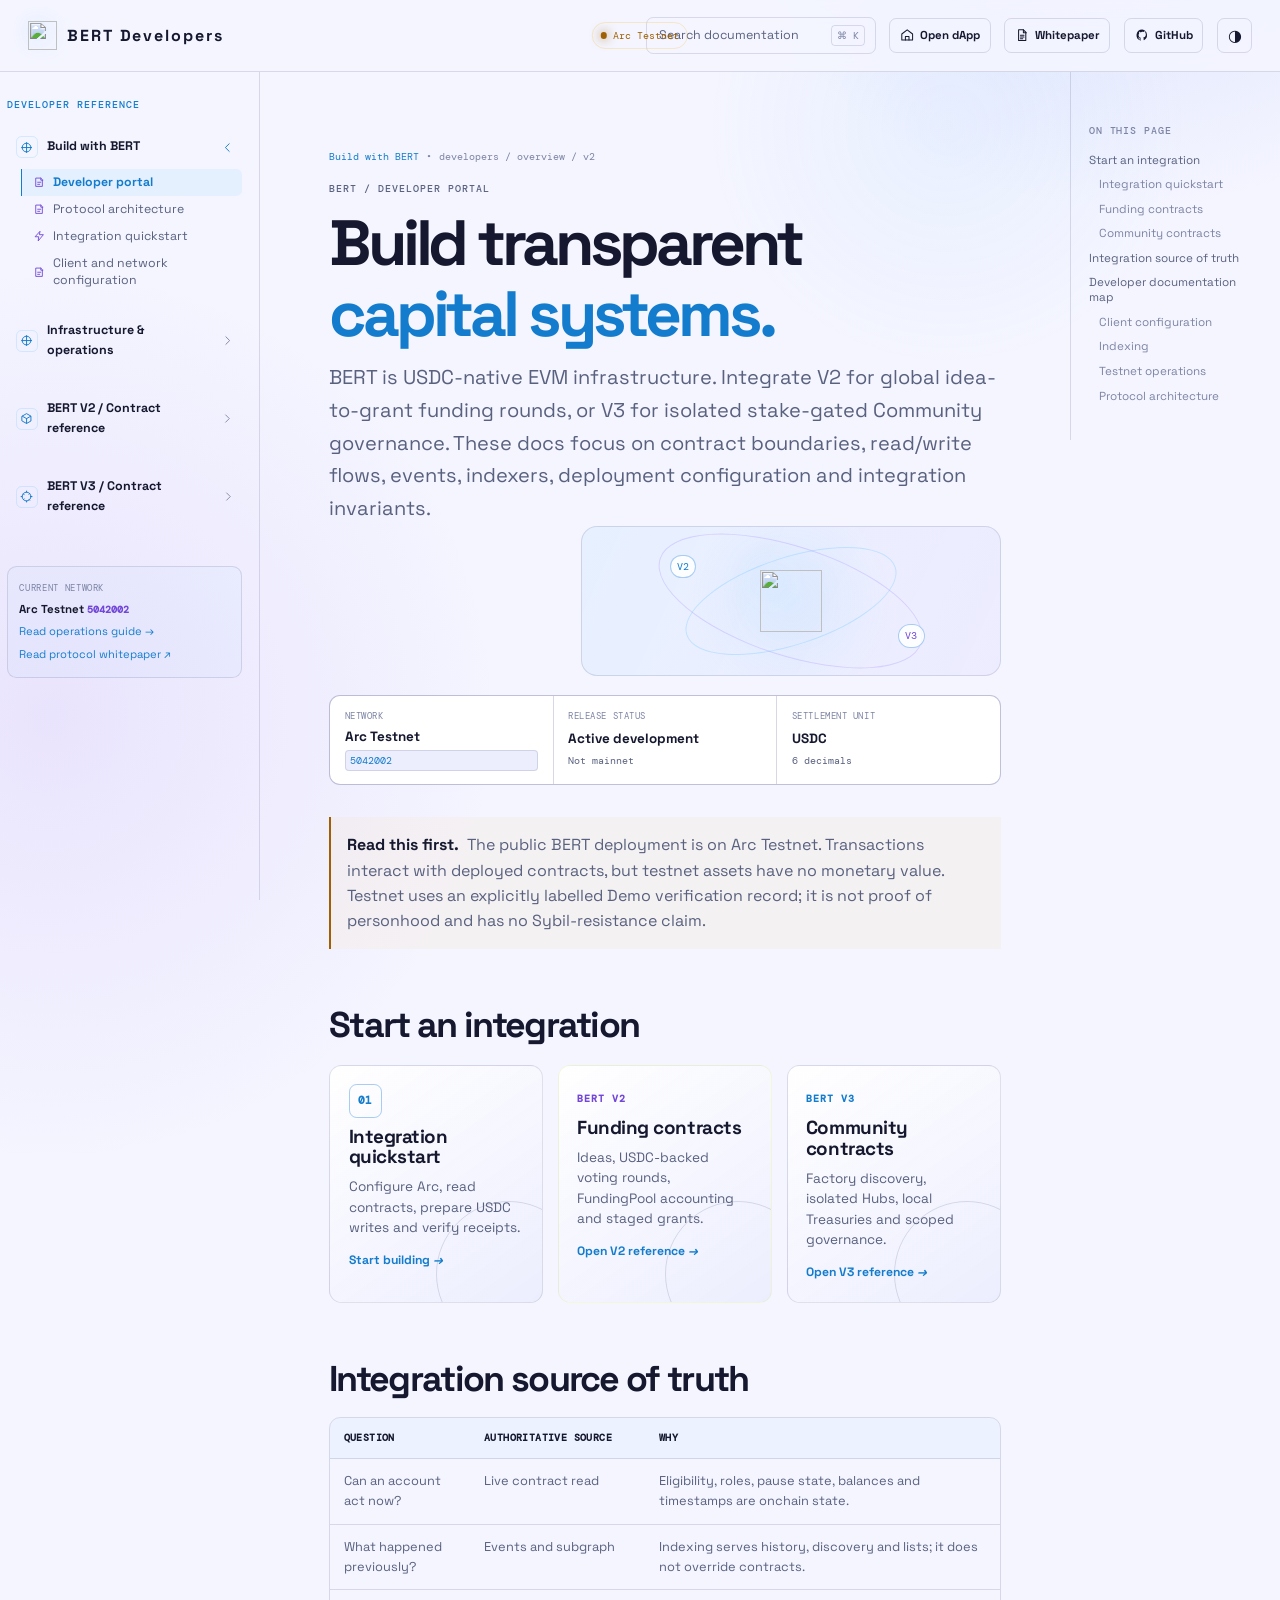
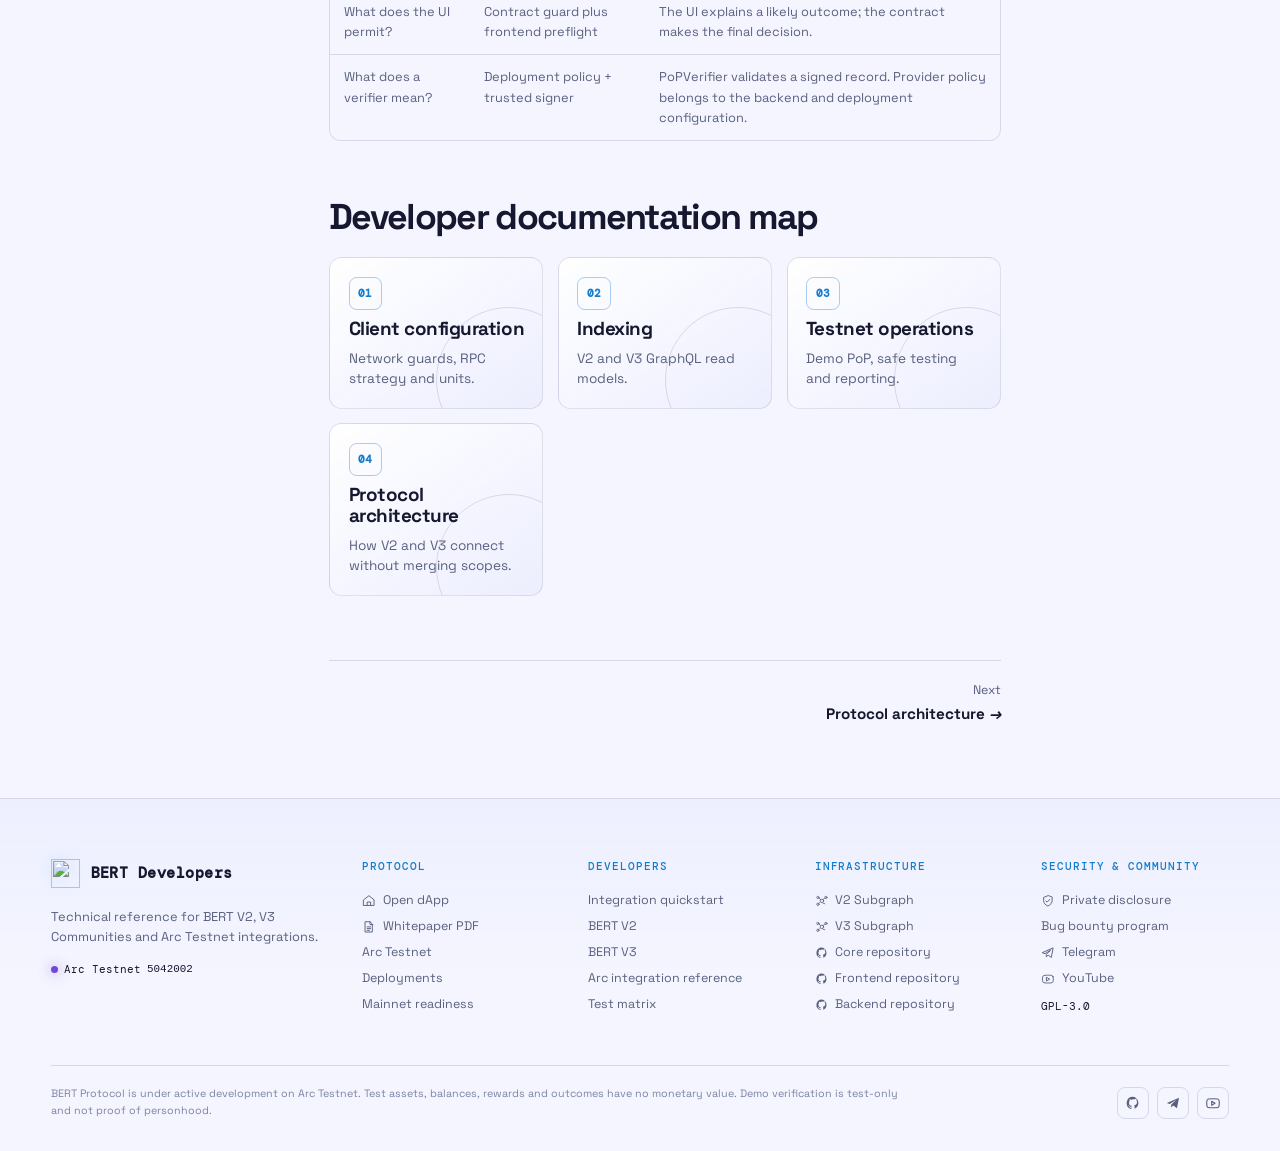
==== commit 764fea94: "feat(docs): link protocol whitepaper" ====
--- a/index.html
+++ b/index.html
@@ -22,6 +22,7 @@
         <div class="header-spacer"></div>
         <button id="searchTrigger" class="search-trigger" type="button" aria-haspopup="dialog"><span>Search documentation</span><kbd>⌘ K</kbd></button>
         <a class="header-link" href="https://bertdao.vercel.app" target="_blank" rel="noreferrer"><svg class="header-action-icon" viewBox="0 0 24 24" aria-hidden="true"><path d="m3 10 9-7 9 7v10H3z"/><path d="M9 20v-6h6v6"/></svg>Open dApp</a>
+        <a class="header-link" href="./whitepaper/BERTDAO-Protocol-Whitepaper.pdf" target="_blank" rel="noreferrer"><svg class="header-action-icon" viewBox="0 0 24 24" aria-hidden="true"><path d="M6 3h8l4 4v14H6z"/><path d="M14 3v5h5M9 12h6m-6 3h6m-6 3h4"/></svg>Whitepaper</a>
         <a class="header-link header-link-icon" href="https://github.com/Tenyokj/bert-core-arc" target="_blank" rel="noreferrer" aria-label="BERT Core on GitHub"><svg class="header-action-icon github-mark" viewBox="0 0 24 24" aria-hidden="true"><path d="M12 2.5a9.5 9.5 0 0 0-3 18.51c.48.09.65-.2.65-.46v-1.67c-2.65.58-3.21-1.12-3.21-1.12-.43-1.1-1.06-1.39-1.06-1.39-.87-.59.07-.58.07-.58.96.07 1.47.99 1.47.99.86 1.47 2.25 1.05 2.8.81.09-.62.34-1.05.61-1.29-2.12-.24-4.35-1.06-4.35-4.73 0-1.05.37-1.9.99-2.57-.1-.24-.43-1.22.09-2.54 0 0 .81-.26 2.62.98A9.1 9.1 0 0 1 12 6.2c.81 0 1.62.11 2.38.32 1.81-1.24 2.62-.98 2.62-.98.52 1.32.19 2.3.09 2.54.62.67.99 1.52.99 2.57 0 3.68-2.23 4.49-4.36 4.72.34.3.65.88.65 1.78v2.63c0 .26.17.56.66.46A9.5 9.5 0 0 0 12 2.5Z"/></svg>GitHub</a>
         <button id="themeToggle" class="icon-button theme-button" type="button" aria-label="Switch color theme" title="Switch color theme">◐</button>
       </header>
@@ -30,7 +31,7 @@
         <aside id="sidebar" class="sidebar" aria-label="Documentation navigation">
         <div class="sidebar-topline">Developer reference</div>
           <nav id="nav" class="nav"></nav>
-          <div class="sidebar-footer"><p>Current network</p><strong>Arc Testnet <code>5042002</code></strong><a href="#testnet-guide">Read operations guide →</a></div>
+          <div class="sidebar-footer"><p>Current network</p><strong>Arc Testnet <code>5042002</code></strong><a href="#testnet-guide">Read operations guide →</a><a href="./whitepaper/BERTDAO-Protocol-Whitepaper.pdf" target="_blank" rel="noreferrer">Read protocol whitepaper ↗</a></div>
         </aside>
         <button id="navBackdrop" class="nav-backdrop" type="button" aria-label="Close documentation navigation"></button>
         <main class="main-content"><article id="doc" class="doc" tabindex="-1"></article><footer id="pager" class="pager"></footer></main>
@@ -39,7 +40,7 @@
       <footer class="site-footer">
         <div class="footer-directory">
           <div class="footer-column footer-brand"><a href="#docs-home" class="footer-brand-link"><img class="brand-logo" src="./assets/bert-logo.png" alt="" /><span>BERT Developers</span></a><p>Technical reference for BERT V2, V3 Communities and Arc Testnet integrations.</p><a class="footer-status" href="#arc-testnet-overview"><i></i> Arc Testnet <code>5042002</code></a></div>
-          <div class="footer-column"><h2>Protocol</h2><a class="footer-resource-link" href="https://bertdao.vercel.app" target="_blank" rel="noreferrer"><svg class="footer-link-icon" viewBox="0 0 24 24" aria-hidden="true"><path d="m3 10 9-7 9 7v10H3z"/><path d="M9 20v-6h6v6"/></svg>Open dApp</a><a href="#arc-testnet-overview">Arc Testnet</a><a href="#arc-testnet-deployments">Deployments</a><a href="#arc-mainnet-readiness">Mainnet readiness</a></div>
+          <div class="footer-column"><h2>Protocol</h2><a class="footer-resource-link" href="https://bertdao.vercel.app" target="_blank" rel="noreferrer"><svg class="footer-link-icon" viewBox="0 0 24 24" aria-hidden="true"><path d="m3 10 9-7 9 7v10H3z"/><path d="M9 20v-6h6v6"/></svg>Open dApp</a><a class="footer-resource-link" href="./whitepaper/BERTDAO-Protocol-Whitepaper.pdf" target="_blank" rel="noreferrer"><svg class="footer-link-icon" viewBox="0 0 24 24" aria-hidden="true"><path d="M6 3h8l4 4v14H6z"/><path d="M14 3v5h5M9 12h6m-6 3h6m-6 3h4"/></svg>Whitepaper PDF</a><a href="#arc-testnet-overview">Arc Testnet</a><a href="#arc-testnet-deployments">Deployments</a><a href="#arc-mainnet-readiness">Mainnet readiness</a></div>
           <div class="footer-column"><h2>Developers</h2><a href="#integration-quickstart">Integration quickstart</a><a href="#v2-overview">BERT V2</a><a href="#v3-overview">BERT V3</a><a href="#arc-testnet-integration-reference">Arc integration reference</a><a href="#arc-testnet-test-matrix">Test matrix</a></div>
           <div class="footer-column"><h2>Infrastructure</h2><a class="footer-resource-link" href="https://thegraph.com/studio/subgraph/bert-arc-testnet/" target="_blank" rel="noreferrer"><svg class="footer-link-icon graph-mark" viewBox="0 0 24 24" aria-hidden="true"><circle cx="12" cy="12" r="3"/><circle cx="5" cy="6" r="2"/><circle cx="19" cy="6" r="2"/><circle cx="5" cy="18" r="2"/><path d="m7 7 3 3m7-3-3 3m-6 5-2 2m8-1 3 1"/></svg>V2 Subgraph</a><a class="footer-resource-link" href="https://thegraph.com/studio/subgraph/bert-v-3-arc-testnet/" target="_blank" rel="noreferrer"><svg class="footer-link-icon graph-mark" viewBox="0 0 24 24" aria-hidden="true"><circle cx="12" cy="12" r="3"/><circle cx="5" cy="6" r="2"/><circle cx="19" cy="6" r="2"/><circle cx="5" cy="18" r="2"/><path d="m7 7 3 3m7-3-3 3m-6 5-2 2m8-1 3 1"/></svg>V3 Subgraph</a><a class="footer-resource-link" href="https://github.com/Tenyokj/bert-core-arc" target="_blank" rel="noreferrer"><svg class="footer-link-icon github-mark" viewBox="0 0 24 24" aria-hidden="true"><path d="M12 2.5a9.5 9.5 0 0 0-3 18.51c.48.09.65-.2.65-.46v-1.67c-2.65.58-3.21-1.12-3.21-1.12-.43-1.1-1.06-1.39-1.06-1.39-.87-.59.07-.58.07-.58.96.07 1.47.99 1.47.99.86 1.47 2.25 1.05 2.8.81.09-.62.34-1.05.61-1.29-2.12-.24-4.35-1.06-4.35-4.73 0-1.05.37-1.9.99-2.57-.1-.24-.43-1.22.09-2.54 0 0 .81-.26 2.62.98A9.1 9.1 0 0 1 12 6.2c.81 0 1.62.11 2.38.32 1.81-1.24 2.62-.98 2.62-.98.52 1.32.19 2.3.09 2.54.62.67.99 1.52.99 2.57 0 3.68-2.23 4.49-4.36 4.72.34.3.65.88.65 1.78v2.63c0 .26.17.56.66.46A9.5 9.5 0 0 0 12 2.5Z"/></svg>Core repository</a><a class="footer-resource-link" href="https://github.com/Tenyokj/bert-front-arc" target="_blank" rel="noreferrer"><svg class="footer-link-icon github-mark" viewBox="0 0 24 24" aria-hidden="true"><path d="M12 2.5a9.5 9.5 0 0 0-3 18.51c.48.09.65-.2.65-.46v-1.67c-2.65.58-3.21-1.12-3.21-1.12-.43-1.1-1.06-1.39-1.06-1.39-.87-.59.07-.58.07-.58.96.07 1.47.99 1.47.99.86 1.47 2.25 1.05 2.8.81.09-.62.34-1.05.61-1.29-2.12-.24-4.35-1.06-4.35-4.73 0-1.05.37-1.9.99-2.57-.1-.24-.43-1.22.09-2.54 0 0 .81-.26 2.62.98A9.1 9.1 0 0 1 12 6.2c.81 0 1.62.11 2.38.32 1.81-1.24 2.62-.98 2.62-.98.52 1.32.19 2.3.09 2.54.62.67.99 1.52.99 2.57 0 3.68-2.23 4.49-4.36 4.72.34.3.65.88.65 1.78v2.63c0 .26.17.56.66.46A9.5 9.5 0 0 0 12 2.5Z"/></svg>Frontend repository</a><a class="footer-resource-link" href="https://github.com/Tenyokj/bert-backend-arc" target="_blank" rel="noreferrer"><svg class="footer-link-icon github-mark" viewBox="0 0 24 24" aria-hidden="true"><path d="M12 2.5a9.5 9.5 0 0 0-3 18.51c.48.09.65-.2.65-.46v-1.67c-2.65.58-3.21-1.12-3.21-1.12-.43-1.1-1.06-1.39-1.06-1.39-.87-.59.07-.58.07-.58.96.07 1.47.99 1.47.99.86 1.47 2.25 1.05 2.8.81.09-.62.34-1.05.61-1.29-2.12-.24-4.35-1.06-4.35-4.73 0-1.05.37-1.9.99-2.57-.1-.24-.43-1.22.09-2.54 0 0 .81-.26 2.62.98A9.1 9.1 0 0 1 12 6.2c.81 0 1.62.11 2.38.32 1.81-1.24 2.62-.98 2.62-.98.52 1.32.19 2.3.09 2.54.62.67.99 1.52.99 2.57 0 3.68-2.23 4.49-4.36 4.72.34.3.65.88.65 1.78v2.63c0 .26.17.56.66.46A9.5 9.5 0 0 0 12 2.5Z"/></svg>Backend repository</a></div>
           <div class="footer-column"><h2>Security &amp; community</h2><a class="footer-resource-link" href="https://github.com/Tenyokj/bert-core-arc/security/advisories/new" target="_blank" rel="noreferrer"><svg class="footer-link-icon" viewBox="0 0 24 24" aria-hidden="true"><path d="M12 3 4.5 6v5.3c0 4.5 3.1 7.8 7.5 9.7 4.4-1.9 7.5-5.2 7.5-9.7V6z"/><path d="m8.5 12 2.2 2.2 4.8-5"/></svg>Private disclosure</a><a href="#testnet-security-program">Bug bounty program</a><a class="footer-resource-link" href="https://t.me/bertdao" target="_blank" rel="noreferrer"><svg class="footer-link-icon telegram-mark" viewBox="0 0 24 24" aria-hidden="true"><path d="m21 4-3 16-5.6-4.1-3.1 3-.1-4.3L17 7.1 7 13.4l-4.2-1.5z"/></svg>Telegram</a><a class="footer-resource-link" href="https://www.youtube.com/@bertdaoARC" target="_blank" rel="noreferrer"><svg class="footer-link-icon youtube-mark" viewBox="0 0 24 24" aria-hidden="true"><path d="M21 8.2a2.9 2.9 0 0 0-2-2.1C17.2 5.6 12 5.6 12 5.6s-5.2 0-7 .5a2.9 2.9 0 0 0-2 2.1 30 30 0 0 0-.5 4.2A30 30 0 0 0 3 16.6a2.9 2.9 0 0 0 2 2.1c1.8.5 7 .5 7 .5s5.2 0 7-.5a2.9 2.9 0 0 0 2-2.1 30 30 0 0 0 .5-4.2 30 30 0 0 0-.5-4.2Z"/><path d="m10 15.5 5-3-5-3z"/></svg>YouTube</a><span class="footer-license">GPL-3.0</span></div>
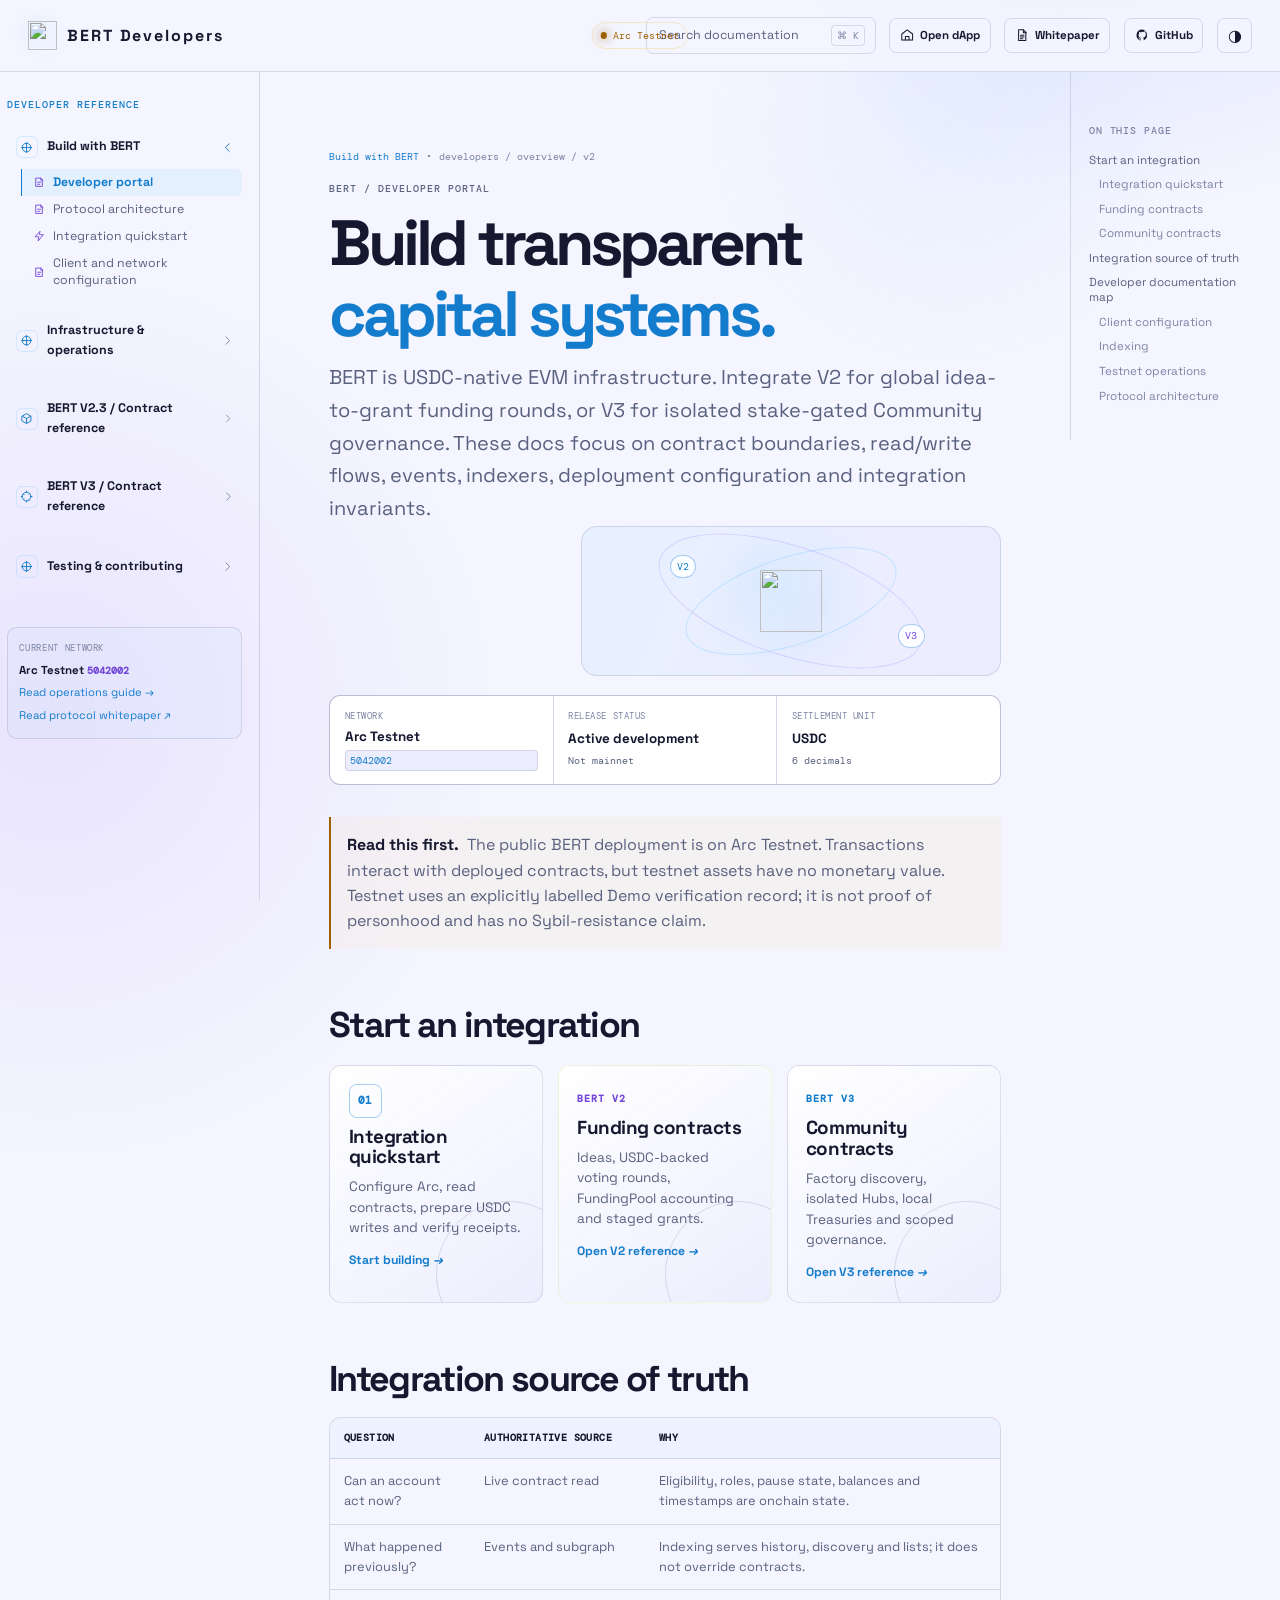
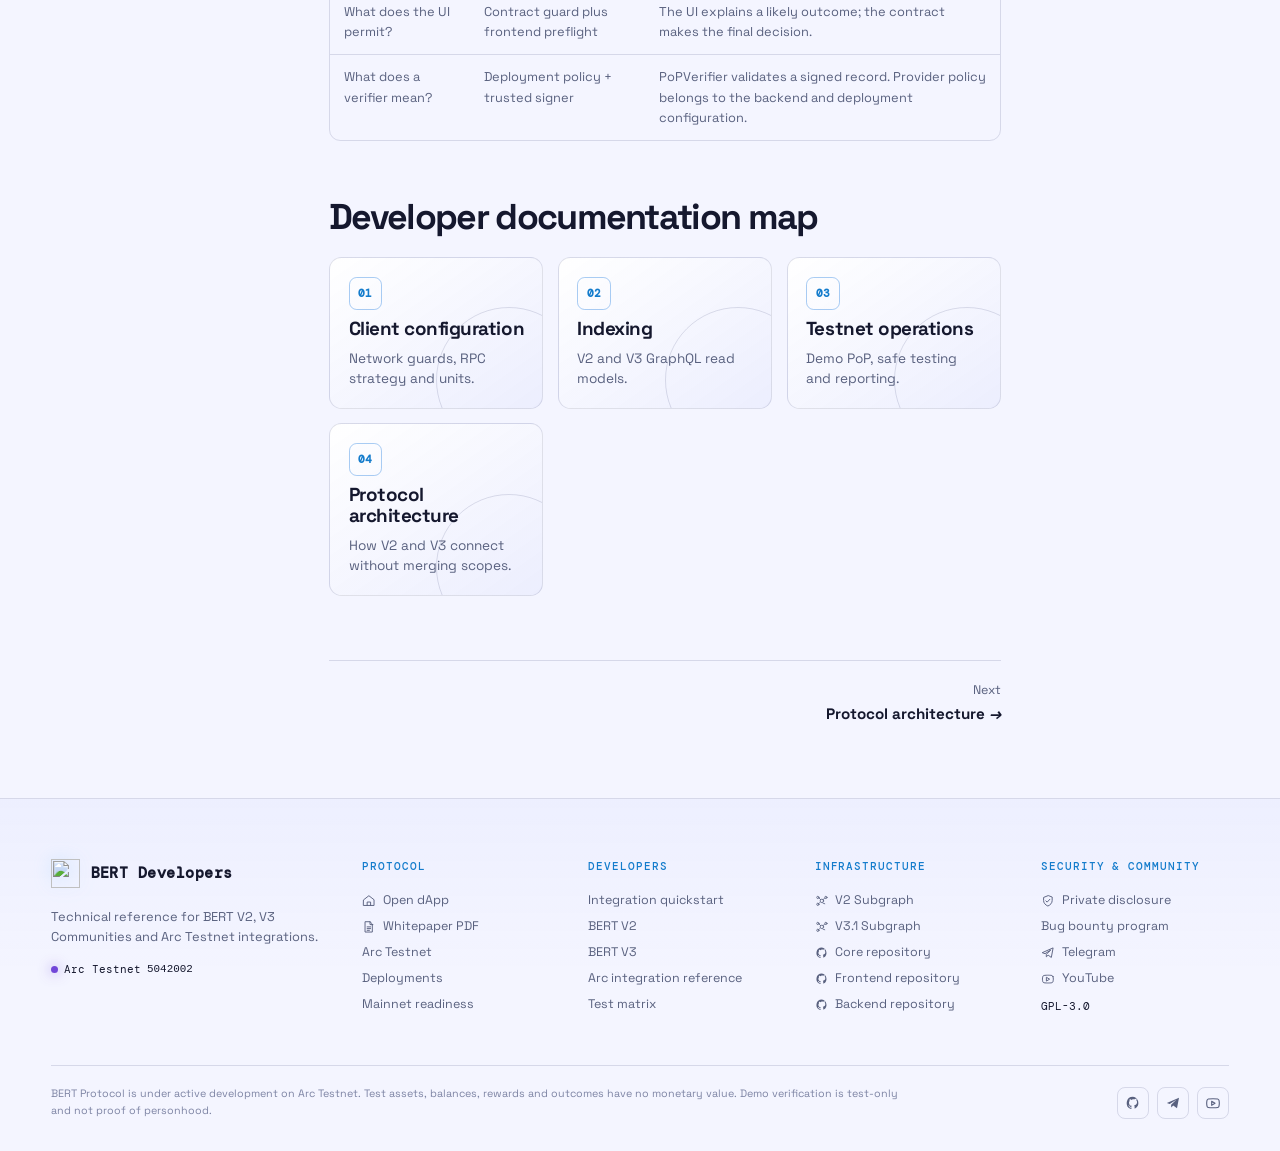
==== commit d3f73acc: "docs: publish V3.1 contributor and tester guides" ====
--- a/index.html
+++ b/index.html
@@ -42,7 +42,7 @@
           <div class="footer-column footer-brand"><a href="#docs-home" class="footer-brand-link"><img class="brand-logo" src="./assets/bert-logo.png" alt="" /><span>BERT Developers</span></a><p>Technical reference for BERT V2, V3 Communities and Arc Testnet integrations.</p><a class="footer-status" href="#arc-testnet-overview"><i></i> Arc Testnet <code>5042002</code></a></div>
           <div class="footer-column"><h2>Protocol</h2><a class="footer-resource-link" href="https://bertdao.vercel.app" target="_blank" rel="noreferrer"><svg class="footer-link-icon" viewBox="0 0 24 24" aria-hidden="true"><path d="m3 10 9-7 9 7v10H3z"/><path d="M9 20v-6h6v6"/></svg>Open dApp</a><a class="footer-resource-link" href="./whitepaper/BERTDAO-Protocol-Whitepaper.pdf" target="_blank" rel="noreferrer"><svg class="footer-link-icon" viewBox="0 0 24 24" aria-hidden="true"><path d="M6 3h8l4 4v14H6z"/><path d="M14 3v5h5M9 12h6m-6 3h6m-6 3h4"/></svg>Whitepaper PDF</a><a href="#arc-testnet-overview">Arc Testnet</a><a href="#arc-testnet-deployments">Deployments</a><a href="#arc-mainnet-readiness">Mainnet readiness</a></div>
           <div class="footer-column"><h2>Developers</h2><a href="#integration-quickstart">Integration quickstart</a><a href="#v2-overview">BERT V2</a><a href="#v3-overview">BERT V3</a><a href="#arc-testnet-integration-reference">Arc integration reference</a><a href="#arc-testnet-test-matrix">Test matrix</a></div>
-          <div class="footer-column"><h2>Infrastructure</h2><a class="footer-resource-link" href="https://thegraph.com/studio/subgraph/bert-arc-testnet/" target="_blank" rel="noreferrer"><svg class="footer-link-icon graph-mark" viewBox="0 0 24 24" aria-hidden="true"><circle cx="12" cy="12" r="3"/><circle cx="5" cy="6" r="2"/><circle cx="19" cy="6" r="2"/><circle cx="5" cy="18" r="2"/><path d="m7 7 3 3m7-3-3 3m-6 5-2 2m8-1 3 1"/></svg>V2 Subgraph</a><a class="footer-resource-link" href="https://thegraph.com/studio/subgraph/bert-v-3-arc-testnet/" target="_blank" rel="noreferrer"><svg class="footer-link-icon graph-mark" viewBox="0 0 24 24" aria-hidden="true"><circle cx="12" cy="12" r="3"/><circle cx="5" cy="6" r="2"/><circle cx="19" cy="6" r="2"/><circle cx="5" cy="18" r="2"/><path d="m7 7 3 3m7-3-3 3m-6 5-2 2m8-1 3 1"/></svg>V3 Subgraph</a><a class="footer-resource-link" href="https://github.com/Tenyokj/bert-core-arc" target="_blank" rel="noreferrer"><svg class="footer-link-icon github-mark" viewBox="0 0 24 24" aria-hidden="true"><path d="M12 2.5a9.5 9.5 0 0 0-3 18.51c.48.09.65-.2.65-.46v-1.67c-2.65.58-3.21-1.12-3.21-1.12-.43-1.1-1.06-1.39-1.06-1.39-.87-.59.07-.58.07-.58.96.07 1.47.99 1.47.99.86 1.47 2.25 1.05 2.8.81.09-.62.34-1.05.61-1.29-2.12-.24-4.35-1.06-4.35-4.73 0-1.05.37-1.9.99-2.57-.1-.24-.43-1.22.09-2.54 0 0 .81-.26 2.62.98A9.1 9.1 0 0 1 12 6.2c.81 0 1.62.11 2.38.32 1.81-1.24 2.62-.98 2.62-.98.52 1.32.19 2.3.09 2.54.62.67.99 1.52.99 2.57 0 3.68-2.23 4.49-4.36 4.72.34.3.65.88.65 1.78v2.63c0 .26.17.56.66.46A9.5 9.5 0 0 0 12 2.5Z"/></svg>Core repository</a><a class="footer-resource-link" href="https://github.com/Tenyokj/bert-front-arc" target="_blank" rel="noreferrer"><svg class="footer-link-icon github-mark" viewBox="0 0 24 24" aria-hidden="true"><path d="M12 2.5a9.5 9.5 0 0 0-3 18.51c.48.09.65-.2.65-.46v-1.67c-2.65.58-3.21-1.12-3.21-1.12-.43-1.1-1.06-1.39-1.06-1.39-.87-.59.07-.58.07-.58.96.07 1.47.99 1.47.99.86 1.47 2.25 1.05 2.8.81.09-.62.34-1.05.61-1.29-2.12-.24-4.35-1.06-4.35-4.73 0-1.05.37-1.9.99-2.57-.1-.24-.43-1.22.09-2.54 0 0 .81-.26 2.62.98A9.1 9.1 0 0 1 12 6.2c.81 0 1.62.11 2.38.32 1.81-1.24 2.62-.98 2.62-.98.52 1.32.19 2.3.09 2.54.62.67.99 1.52.99 2.57 0 3.68-2.23 4.49-4.36 4.72.34.3.65.88.65 1.78v2.63c0 .26.17.56.66.46A9.5 9.5 0 0 0 12 2.5Z"/></svg>Frontend repository</a><a class="footer-resource-link" href="https://github.com/Tenyokj/bert-backend-arc" target="_blank" rel="noreferrer"><svg class="footer-link-icon github-mark" viewBox="0 0 24 24" aria-hidden="true"><path d="M12 2.5a9.5 9.5 0 0 0-3 18.51c.48.09.65-.2.65-.46v-1.67c-2.65.58-3.21-1.12-3.21-1.12-.43-1.1-1.06-1.39-1.06-1.39-.87-.59.07-.58.07-.58.96.07 1.47.99 1.47.99.86 1.47 2.25 1.05 2.8.81.09-.62.34-1.05.61-1.29-2.12-.24-4.35-1.06-4.35-4.73 0-1.05.37-1.9.99-2.57-.1-.24-.43-1.22.09-2.54 0 0 .81-.26 2.62.98A9.1 9.1 0 0 1 12 6.2c.81 0 1.62.11 2.38.32 1.81-1.24 2.62-.98 2.62-.98.52 1.32.19 2.3.09 2.54.62.67.99 1.52.99 2.57 0 3.68-2.23 4.49-4.36 4.72.34.3.65.88.65 1.78v2.63c0 .26.17.56.66.46A9.5 9.5 0 0 0 12 2.5Z"/></svg>Backend repository</a></div>
+          <div class="footer-column"><h2>Infrastructure</h2><a class="footer-resource-link" href="https://thegraph.com/studio/subgraph/bert-arc-testnet/" target="_blank" rel="noreferrer"><svg class="footer-link-icon graph-mark" viewBox="0 0 24 24" aria-hidden="true"><circle cx="12" cy="12" r="3"/><circle cx="5" cy="6" r="2"/><circle cx="19" cy="6" r="2"/><circle cx="5" cy="18" r="2"/><path d="m7 7 3 3m7-3-3 3m-6 5-2 2m8-1 3 1"/></svg>V2 Subgraph</a><a class="footer-resource-link" href="https://thegraph.com/studio/subgraph/bert-v-3-1-arc-testnet/" target="_blank" rel="noreferrer"><svg class="footer-link-icon graph-mark" viewBox="0 0 24 24" aria-hidden="true"><circle cx="12" cy="12" r="3"/><circle cx="5" cy="6" r="2"/><circle cx="19" cy="6" r="2"/><circle cx="5" cy="18" r="2"/><path d="m7 7 3 3m7-3-3 3m-6 5-2 2m8-1 3 1"/></svg>V3.1 Subgraph</a><a class="footer-resource-link" href="https://github.com/Tenyokj/bert-core-arc" target="_blank" rel="noreferrer"><svg class="footer-link-icon github-mark" viewBox="0 0 24 24" aria-hidden="true"><path d="M12 2.5a9.5 9.5 0 0 0-3 18.51c.48.09.65-.2.65-.46v-1.67c-2.65.58-3.21-1.12-3.21-1.12-.43-1.1-1.06-1.39-1.06-1.39-.87-.59.07-.58.07-.58.96.07 1.47.99 1.47.99.86 1.47 2.25 1.05 2.8.81.09-.62.34-1.05.61-1.29-2.12-.24-4.35-1.06-4.35-4.73 0-1.05.37-1.9.99-2.57-.1-.24-.43-1.22.09-2.54 0 0 .81-.26 2.62.98A9.1 9.1 0 0 1 12 6.2c.81 0 1.62.11 2.38.32 1.81-1.24 2.62-.98 2.62-.98.52 1.32.19 2.3.09 2.54.62.67.99 1.52.99 2.57 0 3.68-2.23 4.49-4.36 4.72.34.3.65.88.65 1.78v2.63c0 .26.17.56.66.46A9.5 9.5 0 0 0 12 2.5Z"/></svg>Core repository</a><a class="footer-resource-link" href="https://github.com/Tenyokj/bert-front-arc" target="_blank" rel="noreferrer"><svg class="footer-link-icon github-mark" viewBox="0 0 24 24" aria-hidden="true"><path d="M12 2.5a9.5 9.5 0 0 0-3 18.51c.48.09.65-.2.65-.46v-1.67c-2.65.58-3.21-1.12-3.21-1.12-.43-1.1-1.06-1.39-1.06-1.39-.87-.59.07-.58.07-.58.96.07 1.47.99 1.47.99.86 1.47 2.25 1.05 2.8.81.09-.62.34-1.05.61-1.29-2.12-.24-4.35-1.06-4.35-4.73 0-1.05.37-1.9.99-2.57-.1-.24-.43-1.22.09-2.54 0 0 .81-.26 2.62.98A9.1 9.1 0 0 1 12 6.2c.81 0 1.62.11 2.38.32 1.81-1.24 2.62-.98 2.62-.98.52 1.32.19 2.3.09 2.54.62.67.99 1.52.99 2.57 0 3.68-2.23 4.49-4.36 4.72.34.3.65.88.65 1.78v2.63c0 .26.17.56.66.46A9.5 9.5 0 0 0 12 2.5Z"/></svg>Frontend repository</a><a class="footer-resource-link" href="https://github.com/Tenyokj/bert-backend-arc" target="_blank" rel="noreferrer"><svg class="footer-link-icon github-mark" viewBox="0 0 24 24" aria-hidden="true"><path d="M12 2.5a9.5 9.5 0 0 0-3 18.51c.48.09.65-.2.65-.46v-1.67c-2.65.58-3.21-1.12-3.21-1.12-.43-1.1-1.06-1.39-1.06-1.39-.87-.59.07-.58.07-.58.96.07 1.47.99 1.47.99.86 1.47 2.25 1.05 2.8.81.09-.62.34-1.05.61-1.29-2.12-.24-4.35-1.06-4.35-4.73 0-1.05.37-1.9.99-2.57-.1-.24-.43-1.22.09-2.54 0 0 .81-.26 2.62.98A9.1 9.1 0 0 1 12 6.2c.81 0 1.62.11 2.38.32 1.81-1.24 2.62-.98 2.62-.98.52 1.32.19 2.3.09 2.54.62.67.99 1.52.99 2.57 0 3.68-2.23 4.49-4.36 4.72.34.3.65.88.65 1.78v2.63c0 .26.17.56.66.46A9.5 9.5 0 0 0 12 2.5Z"/></svg>Backend repository</a></div>
           <div class="footer-column"><h2>Security &amp; community</h2><a class="footer-resource-link" href="https://github.com/Tenyokj/bert-core-arc/security/advisories/new" target="_blank" rel="noreferrer"><svg class="footer-link-icon" viewBox="0 0 24 24" aria-hidden="true"><path d="M12 3 4.5 6v5.3c0 4.5 3.1 7.8 7.5 9.7 4.4-1.9 7.5-5.2 7.5-9.7V6z"/><path d="m8.5 12 2.2 2.2 4.8-5"/></svg>Private disclosure</a><a href="#testnet-security-program">Bug bounty program</a><a class="footer-resource-link" href="https://t.me/bertdao" target="_blank" rel="noreferrer"><svg class="footer-link-icon telegram-mark" viewBox="0 0 24 24" aria-hidden="true"><path d="m21 4-3 16-5.6-4.1-3.1 3-.1-4.3L17 7.1 7 13.4l-4.2-1.5z"/></svg>Telegram</a><a class="footer-resource-link" href="https://www.youtube.com/@bertdaoARC" target="_blank" rel="noreferrer"><svg class="footer-link-icon youtube-mark" viewBox="0 0 24 24" aria-hidden="true"><path d="M21 8.2a2.9 2.9 0 0 0-2-2.1C17.2 5.6 12 5.6 12 5.6s-5.2 0-7 .5a2.9 2.9 0 0 0-2 2.1 30 30 0 0 0-.5 4.2A30 30 0 0 0 3 16.6a2.9 2.9 0 0 0 2 2.1c1.8.5 7 .5 7 .5s5.2 0 7-.5a2.9 2.9 0 0 0 2-2.1 30 30 0 0 0 .5-4.2 30 30 0 0 0-.5-4.2Z"/><path d="m10 15.5 5-3-5-3z"/></svg>YouTube</a><span class="footer-license">GPL-3.0</span></div>
         </div>
         <div class="footer-bottom"><p>BERT Protocol is under active development on Arc Testnet. Test assets, balances, rewards and outcomes have no monetary value. Demo verification is test-only and not proof of personhood.</p><div class="footer-socials"><a href="https://github.com/Tenyokj/bert-core-arc" target="_blank" rel="noreferrer" aria-label="BERT Core on GitHub"><svg class="github-mark" viewBox="0 0 24 24" aria-hidden="true"><path d="M12 2.5a9.5 9.5 0 0 0-3 18.51c.48.09.65-.2.65-.46v-1.67c-2.65.58-3.21-1.12-3.21-1.12-.43-1.1-1.06-1.39-1.06-1.39-.87-.59.07-.58.07-.58.96.07 1.47.99 1.47.99.86 1.47 2.25 1.05 2.8.81.09-.62.34-1.05.61-1.29-2.12-.24-4.35-1.06-4.35-4.73 0-1.05.37-1.9.99-2.57-.1-.24-.43-1.22.09-2.54 0 0 .81-.26 2.62.98A9.1 9.1 0 0 1 12 6.2c.81 0 1.62.11 2.38.32 1.81-1.24 2.62-.98 2.62-.98.52 1.32.19 2.3.09 2.54.62.67.99 1.52.99 2.57 0 3.68-2.23 4.49-4.36 4.72.34.3.65.88.65 1.78v2.63c0 .26.17.56.66.46A9.5 9.5 0 0 0 12 2.5Z"/></svg></a><a href="https://t.me/bertdao" target="_blank" rel="noreferrer" aria-label="BERT on Telegram"><svg class="telegram-mark" viewBox="0 0 24 24" aria-hidden="true"><path d="m21 4-3 16-5.6-4.1-3.1 3-.1-4.3L17 7.1 7 13.4l-4.2-1.5z"/></svg></a><a href="https://www.youtube.com/@bertdaoARC" target="_blank" rel="noreferrer" aria-label="BERT on YouTube"><svg class="youtube-mark" viewBox="0 0 24 24" aria-hidden="true"><path d="M21 8.2a2.9 2.9 0 0 0-2-2.1C17.2 5.6 12 5.6 12 5.6s-5.2 0-7 .5a2.9 2.9 0 0 0-2 2.1 30 30 0 0 0-.5 4.2A30 30 0 0 0 3 16.6a2.9 2.9 0 0 0 2 2.1c1.8.5 7 .5 7 .5s5.2 0 7-.5a2.9 2.9 0 0 0 2-2.1 30 30 0 0 0 .5-4.2 30 30 0 0 0-.5-4.2Z"/><path d="m10 15.5 5-3-5-3z"/></svg></a></div></div>
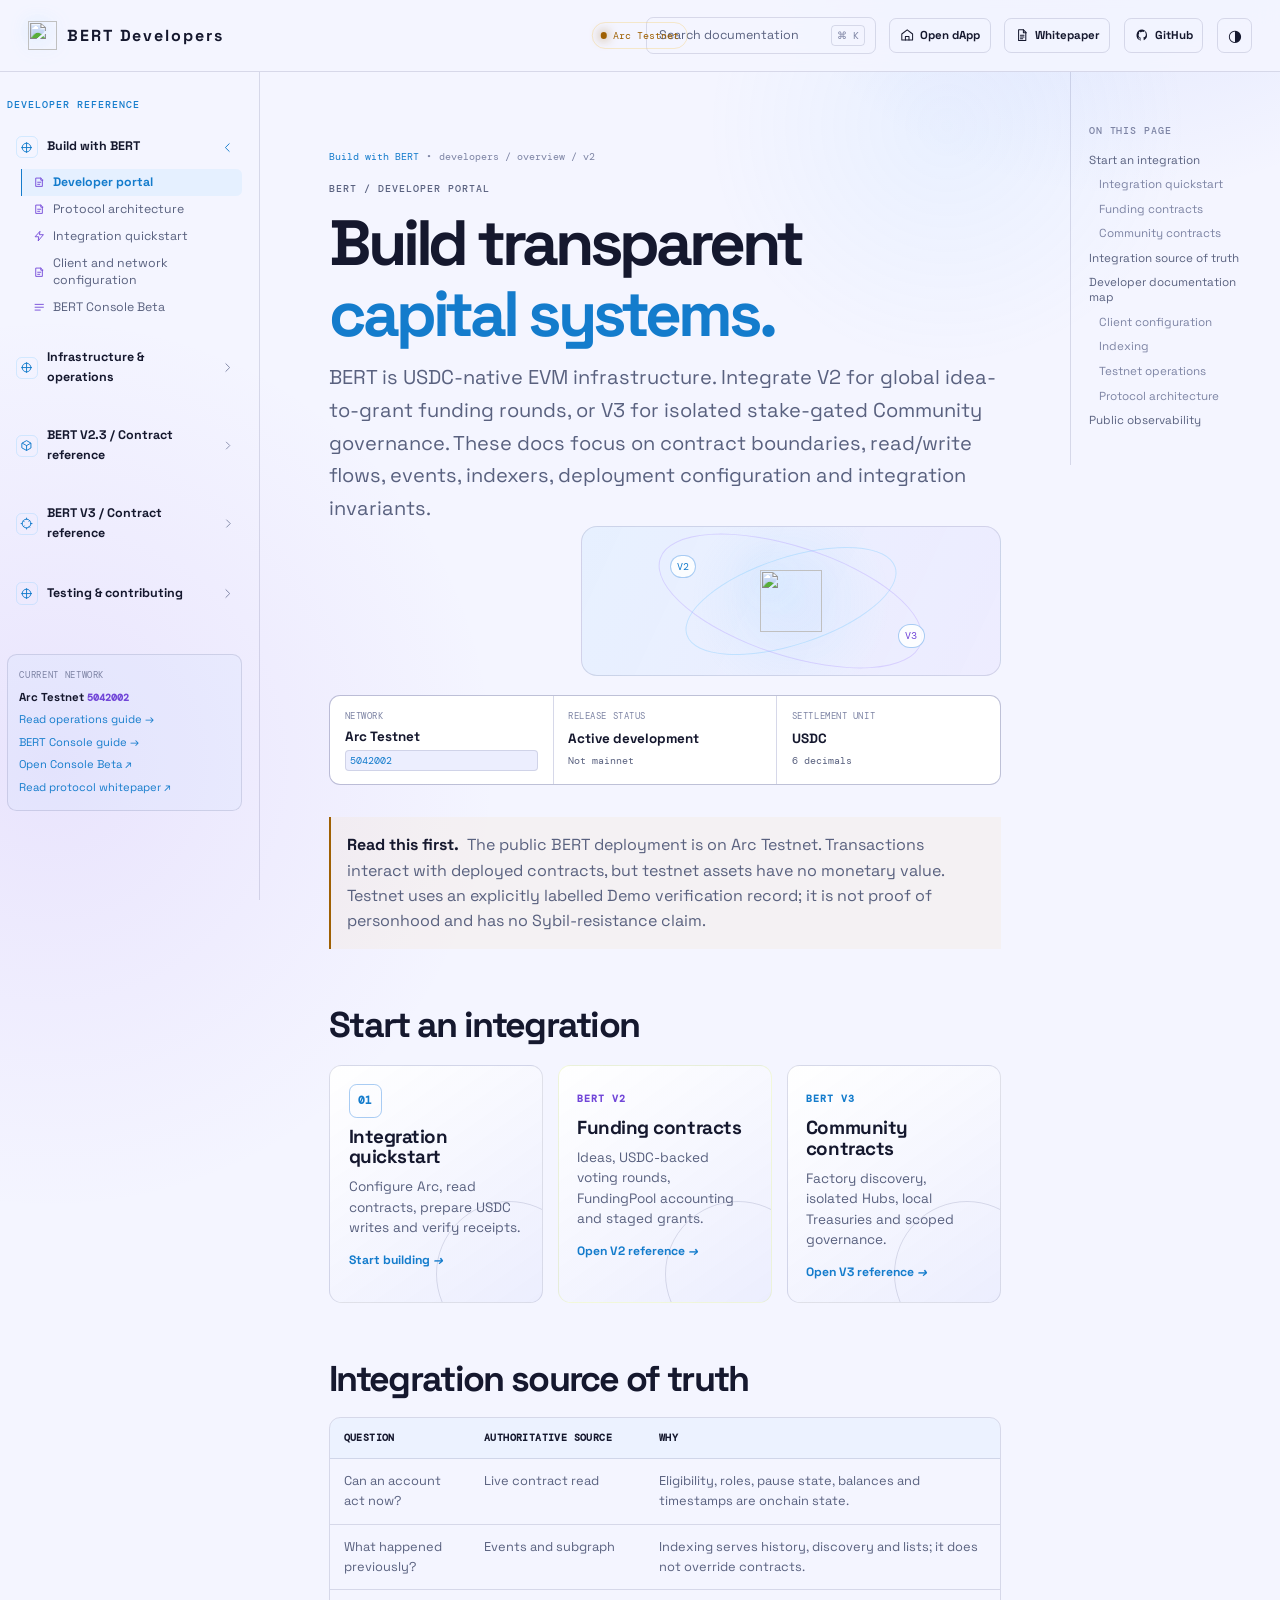
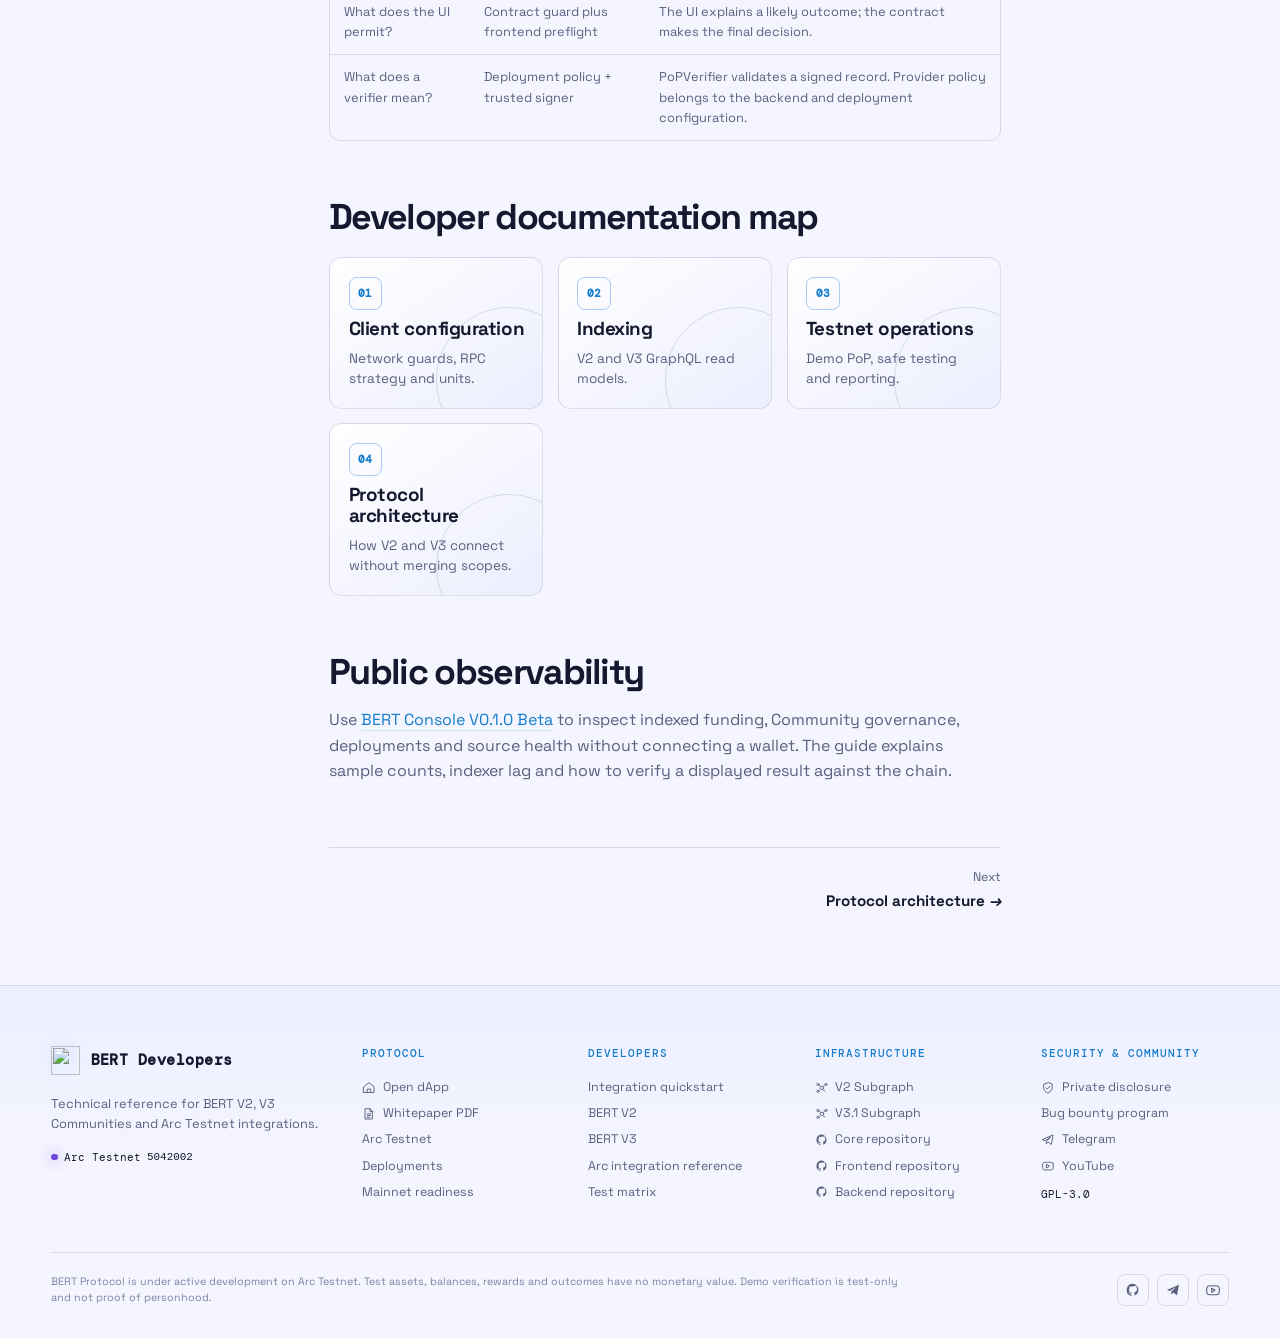
==== commit d355a077: "docs: publish BERT Console guide" ====
--- a/index.html
+++ b/index.html
@@ -31,7 +31,7 @@
         <aside id="sidebar" class="sidebar" aria-label="Documentation navigation">
         <div class="sidebar-topline">Developer reference</div>
           <nav id="nav" class="nav"></nav>
-          <div class="sidebar-footer"><p>Current network</p><strong>Arc Testnet <code>5042002</code></strong><a href="#testnet-guide">Read operations guide →</a><a href="./whitepaper/BERTDAO-Protocol-Whitepaper.pdf" target="_blank" rel="noreferrer">Read protocol whitepaper ↗</a></div>
+          <div class="sidebar-footer"><p>Current network</p><strong>Arc Testnet <code>5042002</code></strong><a href="#testnet-guide">Read operations guide →</a><a href="#bert-console">BERT Console guide →</a><a href="https://bertdao-console.vercel.app/" target="_blank" rel="noreferrer">Open Console Beta ↗</a><a href="./whitepaper/BERTDAO-Protocol-Whitepaper.pdf" target="_blank" rel="noreferrer">Read protocol whitepaper ↗</a></div>
         </aside>
         <button id="navBackdrop" class="nav-backdrop" type="button" aria-label="Close documentation navigation"></button>
         <main class="main-content"><article id="doc" class="doc" tabindex="-1"></article><footer id="pager" class="pager"></footer></main>
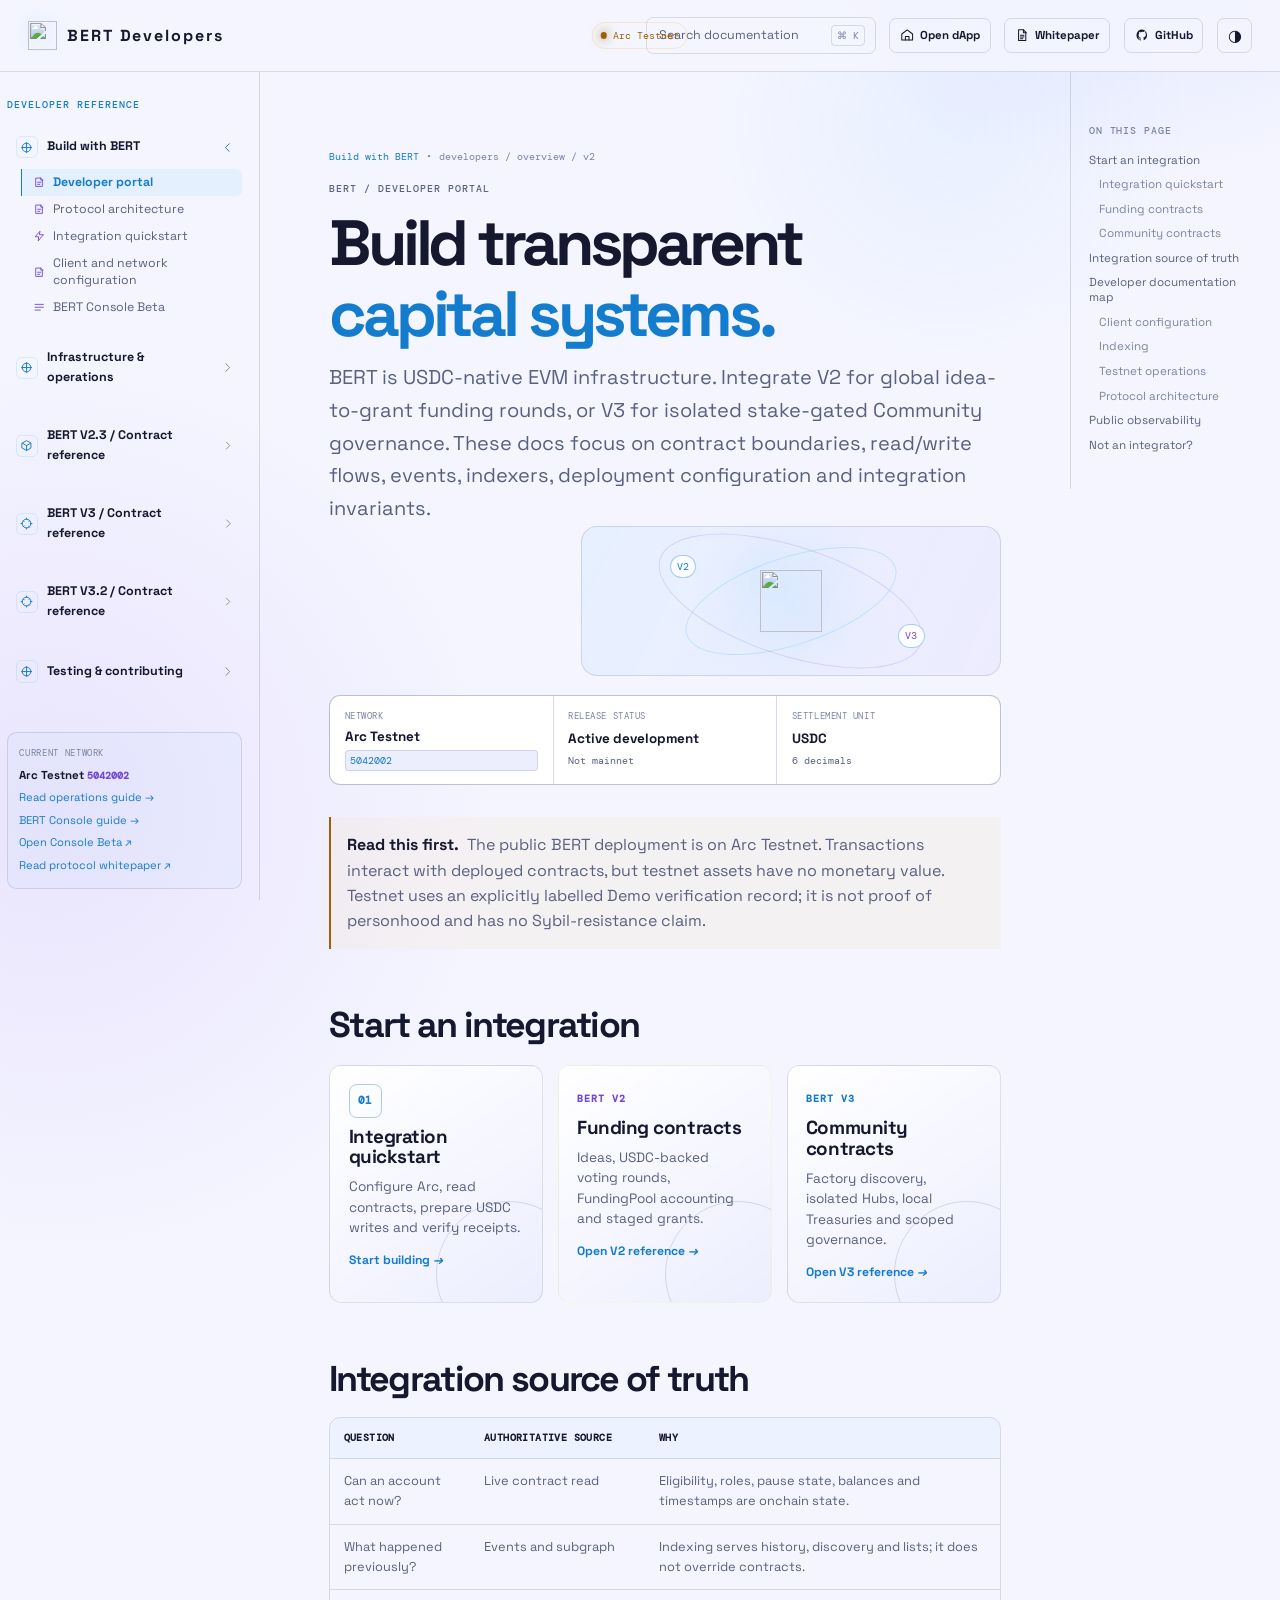
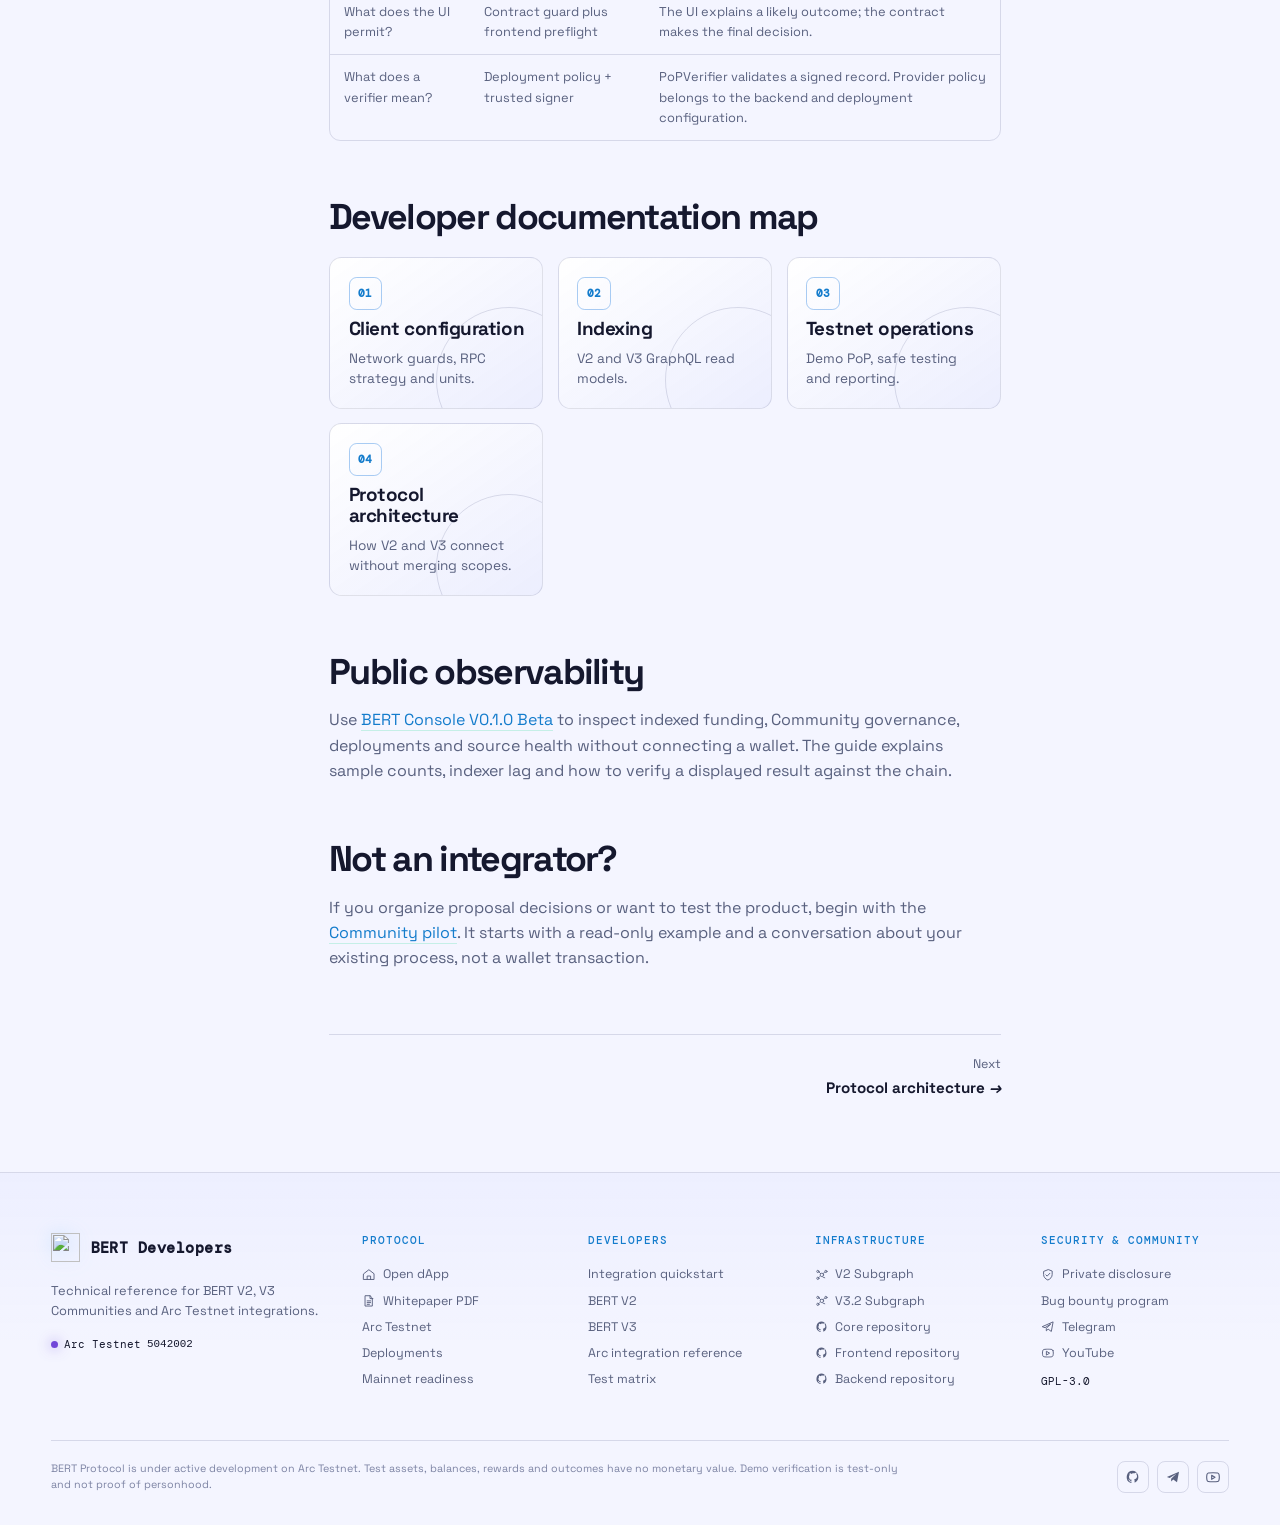
==== commit c9f2a25c: "docs: publish V3.2 deployment details and whitepaper revision" ====
--- a/index.html
+++ b/index.html
@@ -42,7 +42,7 @@
           <div class="footer-column footer-brand"><a href="#docs-home" class="footer-brand-link"><img class="brand-logo" src="./assets/bert-logo.png" alt="" /><span>BERT Developers</span></a><p>Technical reference for BERT V2, V3 Communities and Arc Testnet integrations.</p><a class="footer-status" href="#arc-testnet-overview"><i></i> Arc Testnet <code>5042002</code></a></div>
           <div class="footer-column"><h2>Protocol</h2><a class="footer-resource-link" href="https://bertdao.vercel.app" target="_blank" rel="noreferrer"><svg class="footer-link-icon" viewBox="0 0 24 24" aria-hidden="true"><path d="m3 10 9-7 9 7v10H3z"/><path d="M9 20v-6h6v6"/></svg>Open dApp</a><a class="footer-resource-link" href="./whitepaper/BERTDAO-Protocol-Whitepaper.pdf" target="_blank" rel="noreferrer"><svg class="footer-link-icon" viewBox="0 0 24 24" aria-hidden="true"><path d="M6 3h8l4 4v14H6z"/><path d="M14 3v5h5M9 12h6m-6 3h6m-6 3h4"/></svg>Whitepaper PDF</a><a href="#arc-testnet-overview">Arc Testnet</a><a href="#arc-testnet-deployments">Deployments</a><a href="#arc-mainnet-readiness">Mainnet readiness</a></div>
           <div class="footer-column"><h2>Developers</h2><a href="#integration-quickstart">Integration quickstart</a><a href="#v2-overview">BERT V2</a><a href="#v3-overview">BERT V3</a><a href="#arc-testnet-integration-reference">Arc integration reference</a><a href="#arc-testnet-test-matrix">Test matrix</a></div>
-          <div class="footer-column"><h2>Infrastructure</h2><a class="footer-resource-link" href="https://thegraph.com/studio/subgraph/bert-arc-testnet/" target="_blank" rel="noreferrer"><svg class="footer-link-icon graph-mark" viewBox="0 0 24 24" aria-hidden="true"><circle cx="12" cy="12" r="3"/><circle cx="5" cy="6" r="2"/><circle cx="19" cy="6" r="2"/><circle cx="5" cy="18" r="2"/><path d="m7 7 3 3m7-3-3 3m-6 5-2 2m8-1 3 1"/></svg>V2 Subgraph</a><a class="footer-resource-link" href="https://thegraph.com/studio/subgraph/bert-v-3-1-arc-testnet/" target="_blank" rel="noreferrer"><svg class="footer-link-icon graph-mark" viewBox="0 0 24 24" aria-hidden="true"><circle cx="12" cy="12" r="3"/><circle cx="5" cy="6" r="2"/><circle cx="19" cy="6" r="2"/><circle cx="5" cy="18" r="2"/><path d="m7 7 3 3m7-3-3 3m-6 5-2 2m8-1 3 1"/></svg>V3.1 Subgraph</a><a class="footer-resource-link" href="https://github.com/Tenyokj/bert-core-arc" target="_blank" rel="noreferrer"><svg class="footer-link-icon github-mark" viewBox="0 0 24 24" aria-hidden="true"><path d="M12 2.5a9.5 9.5 0 0 0-3 18.51c.48.09.65-.2.65-.46v-1.67c-2.65.58-3.21-1.12-3.21-1.12-.43-1.1-1.06-1.39-1.06-1.39-.87-.59.07-.58.07-.58.96.07 1.47.99 1.47.99.86 1.47 2.25 1.05 2.8.81.09-.62.34-1.05.61-1.29-2.12-.24-4.35-1.06-4.35-4.73 0-1.05.37-1.9.99-2.57-.1-.24-.43-1.22.09-2.54 0 0 .81-.26 2.62.98A9.1 9.1 0 0 1 12 6.2c.81 0 1.62.11 2.38.32 1.81-1.24 2.62-.98 2.62-.98.52 1.32.19 2.3.09 2.54.62.67.99 1.52.99 2.57 0 3.68-2.23 4.49-4.36 4.72.34.3.65.88.65 1.78v2.63c0 .26.17.56.66.46A9.5 9.5 0 0 0 12 2.5Z"/></svg>Core repository</a><a class="footer-resource-link" href="https://github.com/Tenyokj/bert-front-arc" target="_blank" rel="noreferrer"><svg class="footer-link-icon github-mark" viewBox="0 0 24 24" aria-hidden="true"><path d="M12 2.5a9.5 9.5 0 0 0-3 18.51c.48.09.65-.2.65-.46v-1.67c-2.65.58-3.21-1.12-3.21-1.12-.43-1.1-1.06-1.39-1.06-1.39-.87-.59.07-.58.07-.58.96.07 1.47.99 1.47.99.86 1.47 2.25 1.05 2.8.81.09-.62.34-1.05.61-1.29-2.12-.24-4.35-1.06-4.35-4.73 0-1.05.37-1.9.99-2.57-.1-.24-.43-1.22.09-2.54 0 0 .81-.26 2.62.98A9.1 9.1 0 0 1 12 6.2c.81 0 1.62.11 2.38.32 1.81-1.24 2.62-.98 2.62-.98.52 1.32.19 2.3.09 2.54.62.67.99 1.52.99 2.57 0 3.68-2.23 4.49-4.36 4.72.34.3.65.88.65 1.78v2.63c0 .26.17.56.66.46A9.5 9.5 0 0 0 12 2.5Z"/></svg>Frontend repository</a><a class="footer-resource-link" href="https://github.com/Tenyokj/bert-backend-arc" target="_blank" rel="noreferrer"><svg class="footer-link-icon github-mark" viewBox="0 0 24 24" aria-hidden="true"><path d="M12 2.5a9.5 9.5 0 0 0-3 18.51c.48.09.65-.2.65-.46v-1.67c-2.65.58-3.21-1.12-3.21-1.12-.43-1.1-1.06-1.39-1.06-1.39-.87-.59.07-.58.07-.58.96.07 1.47.99 1.47.99.86 1.47 2.25 1.05 2.8.81.09-.62.34-1.05.61-1.29-2.12-.24-4.35-1.06-4.35-4.73 0-1.05.37-1.9.99-2.57-.1-.24-.43-1.22.09-2.54 0 0 .81-.26 2.62.98A9.1 9.1 0 0 1 12 6.2c.81 0 1.62.11 2.38.32 1.81-1.24 2.62-.98 2.62-.98.52 1.32.19 2.3.09 2.54.62.67.99 1.52.99 2.57 0 3.68-2.23 4.49-4.36 4.72.34.3.65.88.65 1.78v2.63c0 .26.17.56.66.46A9.5 9.5 0 0 0 12 2.5Z"/></svg>Backend repository</a></div>
+          <div class="footer-column"><h2>Infrastructure</h2><a class="footer-resource-link" href="https://thegraph.com/studio/subgraph/bert-arc-testnet/" target="_blank" rel="noreferrer"><svg class="footer-link-icon graph-mark" viewBox="0 0 24 24" aria-hidden="true"><circle cx="12" cy="12" r="3"/><circle cx="5" cy="6" r="2"/><circle cx="19" cy="6" r="2"/><circle cx="5" cy="18" r="2"/><path d="m7 7 3 3m7-3-3 3m-6 5-2 2m8-1 3 1"/></svg>V2 Subgraph</a><a class="footer-resource-link" href="https://thegraph.com/studio/subgraph/bert-v-3-1-arc-testnet/" target="_blank" rel="noreferrer"><svg class="footer-link-icon graph-mark" viewBox="0 0 24 24" aria-hidden="true"><circle cx="12" cy="12" r="3"/><circle cx="5" cy="6" r="2"/><circle cx="19" cy="6" r="2"/><circle cx="5" cy="18" r="2"/><path d="m7 7 3 3m7-3-3 3m-6 5-2 2m8-1 3 1"/></svg>V3.2 Subgraph</a><a class="footer-resource-link" href="https://github.com/Tenyokj/bert-core-arc" target="_blank" rel="noreferrer"><svg class="footer-link-icon github-mark" viewBox="0 0 24 24" aria-hidden="true"><path d="M12 2.5a9.5 9.5 0 0 0-3 18.51c.48.09.65-.2.65-.46v-1.67c-2.65.58-3.21-1.12-3.21-1.12-.43-1.1-1.06-1.39-1.06-1.39-.87-.59.07-.58.07-.58.96.07 1.47.99 1.47.99.86 1.47 2.25 1.05 2.8.81.09-.62.34-1.05.61-1.29-2.12-.24-4.35-1.06-4.35-4.73 0-1.05.37-1.9.99-2.57-.1-.24-.43-1.22.09-2.54 0 0 .81-.26 2.62.98A9.1 9.1 0 0 1 12 6.2c.81 0 1.62.11 2.38.32 1.81-1.24 2.62-.98 2.62-.98.52 1.32.19 2.3.09 2.54.62.67.99 1.52.99 2.57 0 3.68-2.23 4.49-4.36 4.72.34.3.65.88.65 1.78v2.63c0 .26.17.56.66.46A9.5 9.5 0 0 0 12 2.5Z"/></svg>Core repository</a><a class="footer-resource-link" href="https://github.com/Tenyokj/bert-front-arc" target="_blank" rel="noreferrer"><svg class="footer-link-icon github-mark" viewBox="0 0 24 24" aria-hidden="true"><path d="M12 2.5a9.5 9.5 0 0 0-3 18.51c.48.09.65-.2.65-.46v-1.67c-2.65.58-3.21-1.12-3.21-1.12-.43-1.1-1.06-1.39-1.06-1.39-.87-.59.07-.58.07-.58.96.07 1.47.99 1.47.99.86 1.47 2.25 1.05 2.8.81.09-.62.34-1.05.61-1.29-2.12-.24-4.35-1.06-4.35-4.73 0-1.05.37-1.9.99-2.57-.1-.24-.43-1.22.09-2.54 0 0 .81-.26 2.62.98A9.1 9.1 0 0 1 12 6.2c.81 0 1.62.11 2.38.32 1.81-1.24 2.62-.98 2.62-.98.52 1.32.19 2.3.09 2.54.62.67.99 1.52.99 2.57 0 3.68-2.23 4.49-4.36 4.72.34.3.65.88.65 1.78v2.63c0 .26.17.56.66.46A9.5 9.5 0 0 0 12 2.5Z"/></svg>Frontend repository</a><a class="footer-resource-link" href="https://github.com/Tenyokj/bert-backend-arc" target="_blank" rel="noreferrer"><svg class="footer-link-icon github-mark" viewBox="0 0 24 24" aria-hidden="true"><path d="M12 2.5a9.5 9.5 0 0 0-3 18.51c.48.09.65-.2.65-.46v-1.67c-2.65.58-3.21-1.12-3.21-1.12-.43-1.1-1.06-1.39-1.06-1.39-.87-.59.07-.58.07-.58.96.07 1.47.99 1.47.99.86 1.47 2.25 1.05 2.8.81.09-.62.34-1.05.61-1.29-2.12-.24-4.35-1.06-4.35-4.73 0-1.05.37-1.9.99-2.57-.1-.24-.43-1.22.09-2.54 0 0 .81-.26 2.62.98A9.1 9.1 0 0 1 12 6.2c.81 0 1.62.11 2.38.32 1.81-1.24 2.62-.98 2.62-.98.52 1.32.19 2.3.09 2.54.62.67.99 1.52.99 2.57 0 3.68-2.23 4.49-4.36 4.72.34.3.65.88.65 1.78v2.63c0 .26.17.56.66.46A9.5 9.5 0 0 0 12 2.5Z"/></svg>Backend repository</a></div>
           <div class="footer-column"><h2>Security &amp; community</h2><a class="footer-resource-link" href="https://github.com/Tenyokj/bert-core-arc/security/advisories/new" target="_blank" rel="noreferrer"><svg class="footer-link-icon" viewBox="0 0 24 24" aria-hidden="true"><path d="M12 3 4.5 6v5.3c0 4.5 3.1 7.8 7.5 9.7 4.4-1.9 7.5-5.2 7.5-9.7V6z"/><path d="m8.5 12 2.2 2.2 4.8-5"/></svg>Private disclosure</a><a href="#testnet-security-program">Bug bounty program</a><a class="footer-resource-link" href="https://t.me/bertdao" target="_blank" rel="noreferrer"><svg class="footer-link-icon telegram-mark" viewBox="0 0 24 24" aria-hidden="true"><path d="m21 4-3 16-5.6-4.1-3.1 3-.1-4.3L17 7.1 7 13.4l-4.2-1.5z"/></svg>Telegram</a><a class="footer-resource-link" href="https://www.youtube.com/@bertdaoARC" target="_blank" rel="noreferrer"><svg class="footer-link-icon youtube-mark" viewBox="0 0 24 24" aria-hidden="true"><path d="M21 8.2a2.9 2.9 0 0 0-2-2.1C17.2 5.6 12 5.6 12 5.6s-5.2 0-7 .5a2.9 2.9 0 0 0-2 2.1 30 30 0 0 0-.5 4.2A30 30 0 0 0 3 16.6a2.9 2.9 0 0 0 2 2.1c1.8.5 7 .5 7 .5s5.2 0 7-.5a2.9 2.9 0 0 0 2-2.1 30 30 0 0 0 .5-4.2 30 30 0 0 0-.5-4.2Z"/><path d="m10 15.5 5-3-5-3z"/></svg>YouTube</a><span class="footer-license">GPL-3.0</span></div>
         </div>
         <div class="footer-bottom"><p>BERT Protocol is under active development on Arc Testnet. Test assets, balances, rewards and outcomes have no monetary value. Demo verification is test-only and not proof of personhood.</p><div class="footer-socials"><a href="https://github.com/Tenyokj/bert-core-arc" target="_blank" rel="noreferrer" aria-label="BERT Core on GitHub"><svg class="github-mark" viewBox="0 0 24 24" aria-hidden="true"><path d="M12 2.5a9.5 9.5 0 0 0-3 18.51c.48.09.65-.2.65-.46v-1.67c-2.65.58-3.21-1.12-3.21-1.12-.43-1.1-1.06-1.39-1.06-1.39-.87-.59.07-.58.07-.58.96.07 1.47.99 1.47.99.86 1.47 2.25 1.05 2.8.81.09-.62.34-1.05.61-1.29-2.12-.24-4.35-1.06-4.35-4.73 0-1.05.37-1.9.99-2.57-.1-.24-.43-1.22.09-2.54 0 0 .81-.26 2.62.98A9.1 9.1 0 0 1 12 6.2c.81 0 1.62.11 2.38.32 1.81-1.24 2.62-.98 2.62-.98.52 1.32.19 2.3.09 2.54.62.67.99 1.52.99 2.57 0 3.68-2.23 4.49-4.36 4.72.34.3.65.88.65 1.78v2.63c0 .26.17.56.66.46A9.5 9.5 0 0 0 12 2.5Z"/></svg></a><a href="https://t.me/bertdao" target="_blank" rel="noreferrer" aria-label="BERT on Telegram"><svg class="telegram-mark" viewBox="0 0 24 24" aria-hidden="true"><path d="m21 4-3 16-5.6-4.1-3.1 3-.1-4.3L17 7.1 7 13.4l-4.2-1.5z"/></svg></a><a href="https://www.youtube.com/@bertdaoARC" target="_blank" rel="noreferrer" aria-label="BERT on YouTube"><svg class="youtube-mark" viewBox="0 0 24 24" aria-hidden="true"><path d="M21 8.2a2.9 2.9 0 0 0-2-2.1C17.2 5.6 12 5.6 12 5.6s-5.2 0-7 .5a2.9 2.9 0 0 0-2 2.1 30 30 0 0 0-.5 4.2A30 30 0 0 0 3 16.6a2.9 2.9 0 0 0 2 2.1c1.8.5 7 .5 7 .5s5.2 0 7-.5a2.9 2.9 0 0 0 2-2.1 30 30 0 0 0 .5-4.2 30 30 0 0 0-.5-4.2Z"/><path d="m10 15.5 5-3-5-3z"/></svg></a></div></div>
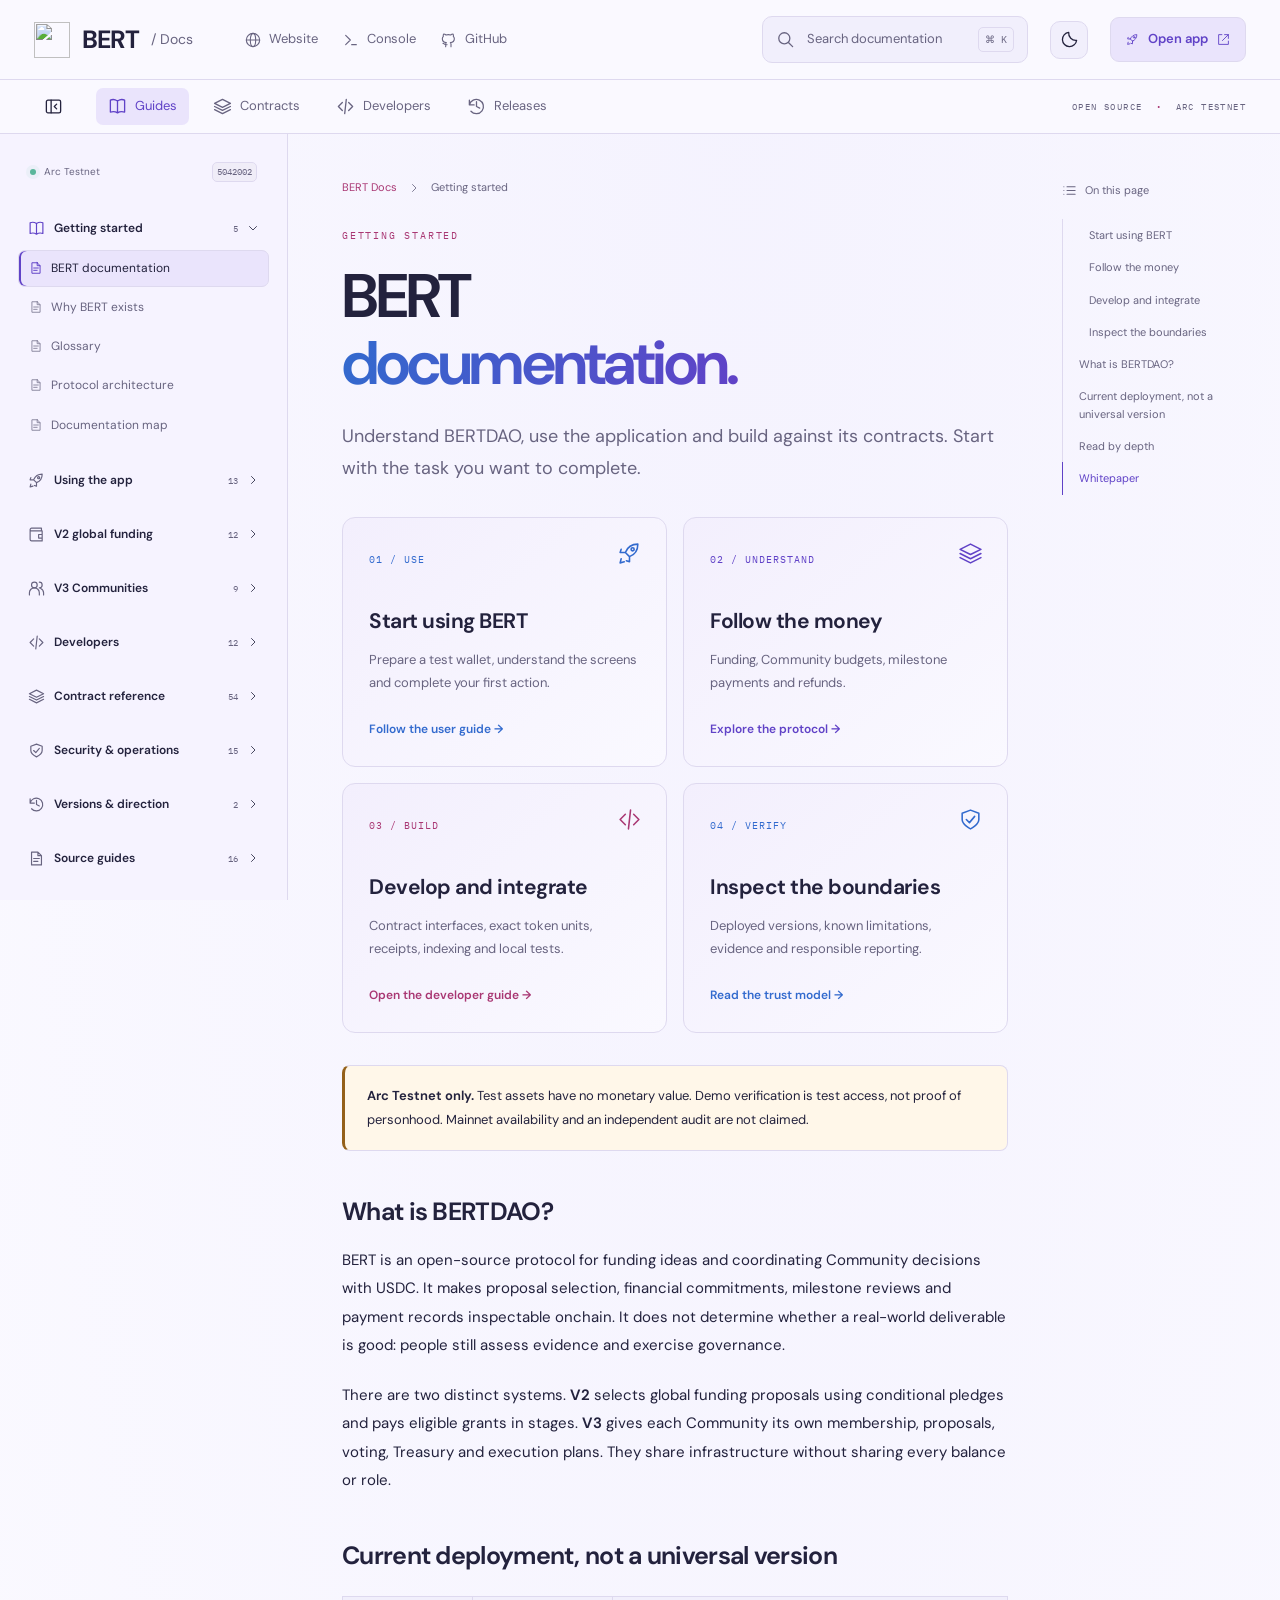
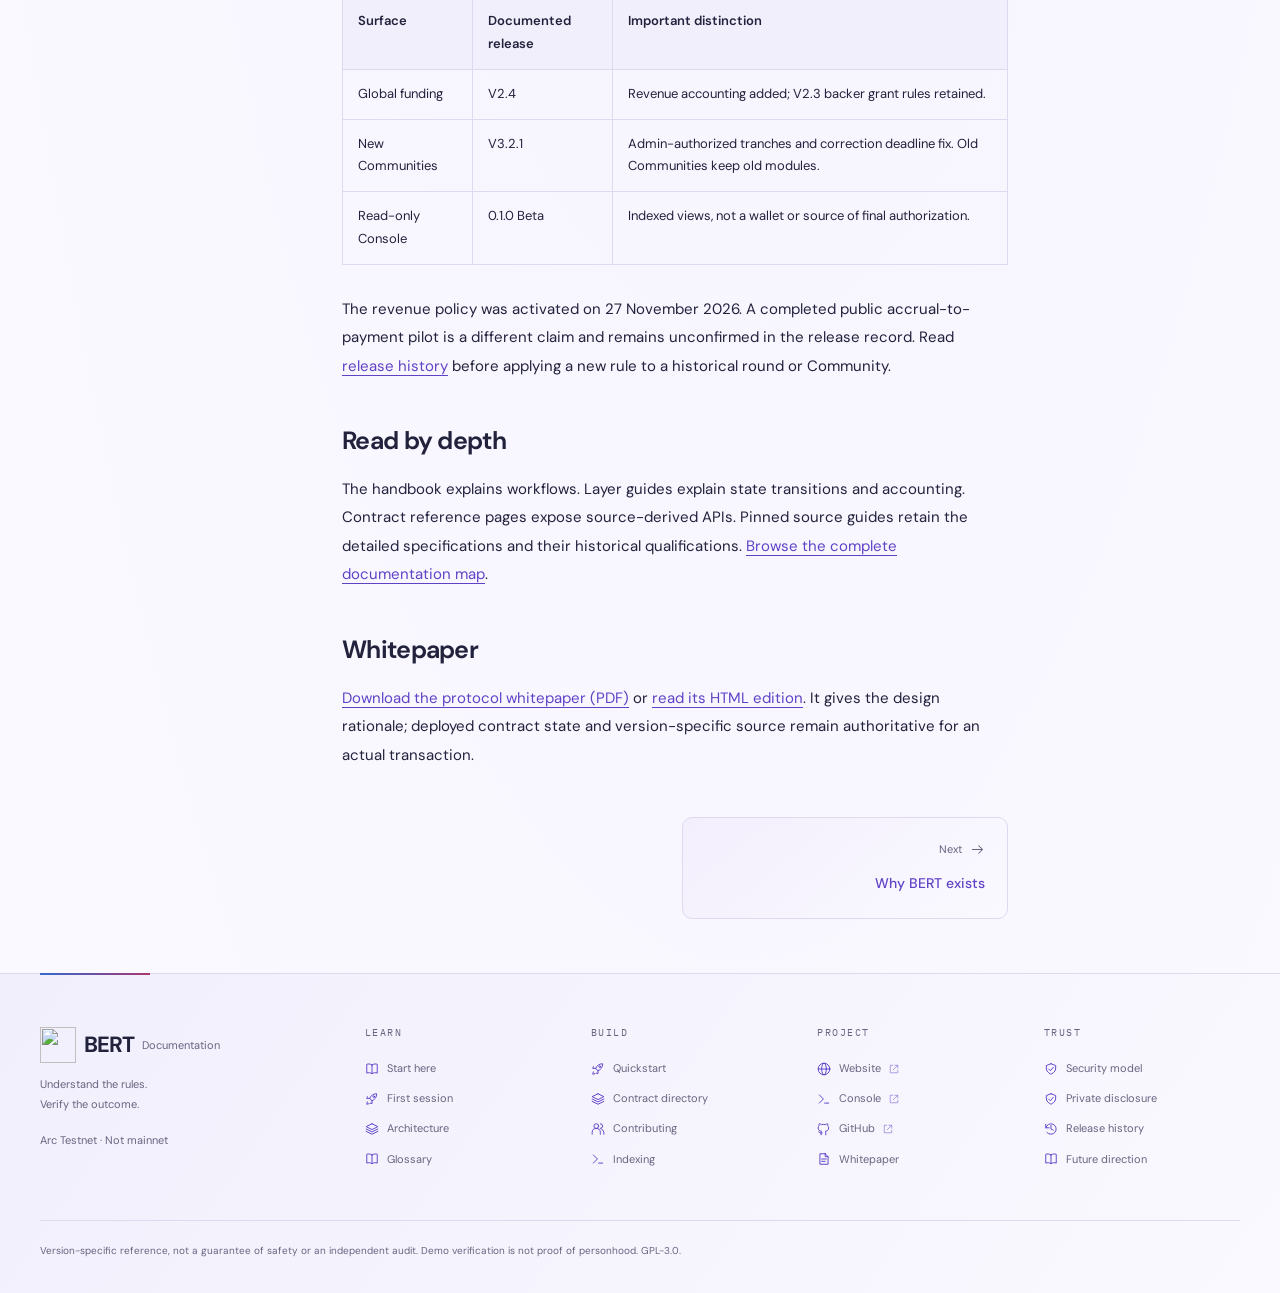
==== commit 4fdb9182: "feat(docs): launch expanded protocol handbook and redesigned docs site" ====
--- a/index.html
+++ b/index.html
@@ -1,62 +1,35 @@
 <!doctype html>
-<html lang="en">
-  <head>
-    <meta charset="UTF-8" />
-    <meta name="viewport" content="width=device-width, initial-scale=1.0" />
-    <meta name="theme-color" content="#10191a" />
-    <title>BERT Protocol Docs</title>
-    <meta name="description" content="Technical documentation for BERT V2 funding infrastructure, BERT V3 Communities, Arc Testnet operations, and protocol integrations." />
-    <link rel="icon" type="image/png" href="./assets/bert-logo.png" />
-    <link rel="apple-touch-icon" href="./assets/bert-logo.png" />
-    <link rel="preconnect" href="https://fonts.googleapis.com" />
-    <link rel="preconnect" href="https://fonts.gstatic.com" crossorigin />
-    <link href="https://fonts.googleapis.com/css2?family=DM+Mono:wght@400;500&family=Space+Grotesk:wght@400;500;600;700&display=swap" rel="stylesheet" />
-    <link rel="stylesheet" href="./assets/styles.css" />
-  </head>
-  <body>
-    <div class="site-frame">
-      <header class="site-header">
-        <button id="navToggle" class="icon-button nav-toggle mobile-only" type="button" aria-label="Open documentation navigation"><span></span><span></span><span></span></button>
-        <a class="wordmark" href="#docs-home" aria-label="BERT developer documentation home"><img class="brand-logo" src="./assets/bert-logo.png" alt="" /><span>BERT Developers</span></a>
-        <span class="network-badge network-badge-centered"><i></i> Arc Testnet</span>
-        <div class="header-spacer"></div>
-        <button id="searchTrigger" class="search-trigger" type="button" aria-haspopup="dialog"><span>Search documentation</span><kbd>⌘ K</kbd></button>
-        <a class="header-link" href="https://bertdao.vercel.app" target="_blank" rel="noreferrer"><svg class="header-action-icon" viewBox="0 0 24 24" aria-hidden="true"><path d="m3 10 9-7 9 7v10H3z"/><path d="M9 20v-6h6v6"/></svg>Open dApp</a>
-        <a class="header-link" href="./whitepaper/BERTDAO-Protocol-Whitepaper.pdf" target="_blank" rel="noreferrer"><svg class="header-action-icon" viewBox="0 0 24 24" aria-hidden="true"><path d="M6 3h8l4 4v14H6z"/><path d="M14 3v5h5M9 12h6m-6 3h6m-6 3h4"/></svg>Whitepaper</a>
-        <a class="header-link header-link-icon" href="https://github.com/Tenyokj/bert-core-arc" target="_blank" rel="noreferrer" aria-label="BERT Core on GitHub"><svg class="header-action-icon github-mark" viewBox="0 0 24 24" aria-hidden="true"><path d="M12 2.5a9.5 9.5 0 0 0-3 18.51c.48.09.65-.2.65-.46v-1.67c-2.65.58-3.21-1.12-3.21-1.12-.43-1.1-1.06-1.39-1.06-1.39-.87-.59.07-.58.07-.58.96.07 1.47.99 1.47.99.86 1.47 2.25 1.05 2.8.81.09-.62.34-1.05.61-1.29-2.12-.24-4.35-1.06-4.35-4.73 0-1.05.37-1.9.99-2.57-.1-.24-.43-1.22.09-2.54 0 0 .81-.26 2.62.98A9.1 9.1 0 0 1 12 6.2c.81 0 1.62.11 2.38.32 1.81-1.24 2.62-.98 2.62-.98.52 1.32.19 2.3.09 2.54.62.67.99 1.52.99 2.57 0 3.68-2.23 4.49-4.36 4.72.34.3.65.88.65 1.78v2.63c0 .26.17.56.66.46A9.5 9.5 0 0 0 12 2.5Z"/></svg>GitHub</a>
-        <button id="themeToggle" class="icon-button theme-button" type="button" aria-label="Switch color theme" title="Switch color theme">◐</button>
-      </header>
-
-      <div class="docs-layout">
-        <aside id="sidebar" class="sidebar" aria-label="Documentation navigation">
-        <div class="sidebar-topline">Developer reference</div>
-          <nav id="nav" class="nav"></nav>
-          <div class="sidebar-footer"><p>Current network</p><strong>Arc Testnet <code>5042002</code></strong><a href="#testnet-guide">Read operations guide →</a><a href="#bert-console">BERT Console guide →</a><a href="https://bertdao-console.vercel.app/" target="_blank" rel="noreferrer">Open Console Beta ↗</a><a href="./whitepaper/BERTDAO-Protocol-Whitepaper.pdf" target="_blank" rel="noreferrer">Read protocol whitepaper ↗</a></div>
-        </aside>
-        <button id="navBackdrop" class="nav-backdrop" type="button" aria-label="Close documentation navigation"></button>
-        <main class="main-content"><article id="doc" class="doc" tabindex="-1"></article><footer id="pager" class="pager"></footer></main>
-        <aside id="outline" class="outline" aria-label="On this page"></aside>
-      </div>
-      <footer class="site-footer">
-        <div class="footer-directory">
-          <div class="footer-column footer-brand"><a href="#docs-home" class="footer-brand-link"><img class="brand-logo" src="./assets/bert-logo.png" alt="" /><span>BERT Developers</span></a><p>Technical reference for BERT V2, V3 Communities and Arc Testnet integrations.</p><a class="footer-status" href="#arc-testnet-overview"><i></i> Arc Testnet <code>5042002</code></a></div>
-          <div class="footer-column"><h2>Protocol</h2><a class="footer-resource-link" href="https://bertdao.vercel.app" target="_blank" rel="noreferrer"><svg class="footer-link-icon" viewBox="0 0 24 24" aria-hidden="true"><path d="m3 10 9-7 9 7v10H3z"/><path d="M9 20v-6h6v6"/></svg>Open dApp</a><a class="footer-resource-link" href="./whitepaper/BERTDAO-Protocol-Whitepaper.pdf" target="_blank" rel="noreferrer"><svg class="footer-link-icon" viewBox="0 0 24 24" aria-hidden="true"><path d="M6 3h8l4 4v14H6z"/><path d="M14 3v5h5M9 12h6m-6 3h6m-6 3h4"/></svg>Whitepaper PDF</a><a href="#arc-testnet-overview">Arc Testnet</a><a href="#arc-testnet-deployments">Deployments</a><a href="#arc-mainnet-readiness">Mainnet readiness</a></div>
-          <div class="footer-column"><h2>Developers</h2><a href="#integration-quickstart">Integration quickstart</a><a href="#v2-overview">BERT V2</a><a href="#v3-overview">BERT V3</a><a href="#arc-testnet-integration-reference">Arc integration reference</a><a href="#arc-testnet-test-matrix">Test matrix</a></div>
-          <div class="footer-column"><h2>Infrastructure</h2><a class="footer-resource-link" href="https://thegraph.com/studio/subgraph/bert-arc-testnet/" target="_blank" rel="noreferrer"><svg class="footer-link-icon graph-mark" viewBox="0 0 24 24" aria-hidden="true"><circle cx="12" cy="12" r="3"/><circle cx="5" cy="6" r="2"/><circle cx="19" cy="6" r="2"/><circle cx="5" cy="18" r="2"/><path d="m7 7 3 3m7-3-3 3m-6 5-2 2m8-1 3 1"/></svg>V2 Subgraph</a><a class="footer-resource-link" href="https://thegraph.com/studio/subgraph/bert-v-3-1-arc-testnet/" target="_blank" rel="noreferrer"><svg class="footer-link-icon graph-mark" viewBox="0 0 24 24" aria-hidden="true"><circle cx="12" cy="12" r="3"/><circle cx="5" cy="6" r="2"/><circle cx="19" cy="6" r="2"/><circle cx="5" cy="18" r="2"/><path d="m7 7 3 3m7-3-3 3m-6 5-2 2m8-1 3 1"/></svg>V3.2 Subgraph</a><a class="footer-resource-link" href="https://github.com/Tenyokj/bert-core-arc" target="_blank" rel="noreferrer"><svg class="footer-link-icon github-mark" viewBox="0 0 24 24" aria-hidden="true"><path d="M12 2.5a9.5 9.5 0 0 0-3 18.51c.48.09.65-.2.65-.46v-1.67c-2.65.58-3.21-1.12-3.21-1.12-.43-1.1-1.06-1.39-1.06-1.39-.87-.59.07-.58.07-.58.96.07 1.47.99 1.47.99.86 1.47 2.25 1.05 2.8.81.09-.62.34-1.05.61-1.29-2.12-.24-4.35-1.06-4.35-4.73 0-1.05.37-1.9.99-2.57-.1-.24-.43-1.22.09-2.54 0 0 .81-.26 2.62.98A9.1 9.1 0 0 1 12 6.2c.81 0 1.62.11 2.38.32 1.81-1.24 2.62-.98 2.62-.98.52 1.32.19 2.3.09 2.54.62.67.99 1.52.99 2.57 0 3.68-2.23 4.49-4.36 4.72.34.3.65.88.65 1.78v2.63c0 .26.17.56.66.46A9.5 9.5 0 0 0 12 2.5Z"/></svg>Core repository</a><a class="footer-resource-link" href="https://github.com/Tenyokj/bert-front-arc" target="_blank" rel="noreferrer"><svg class="footer-link-icon github-mark" viewBox="0 0 24 24" aria-hidden="true"><path d="M12 2.5a9.5 9.5 0 0 0-3 18.51c.48.09.65-.2.65-.46v-1.67c-2.65.58-3.21-1.12-3.21-1.12-.43-1.1-1.06-1.39-1.06-1.39-.87-.59.07-.58.07-.58.96.07 1.47.99 1.47.99.86 1.47 2.25 1.05 2.8.81.09-.62.34-1.05.61-1.29-2.12-.24-4.35-1.06-4.35-4.73 0-1.05.37-1.9.99-2.57-.1-.24-.43-1.22.09-2.54 0 0 .81-.26 2.62.98A9.1 9.1 0 0 1 12 6.2c.81 0 1.62.11 2.38.32 1.81-1.24 2.62-.98 2.62-.98.52 1.32.19 2.3.09 2.54.62.67.99 1.52.99 2.57 0 3.68-2.23 4.49-4.36 4.72.34.3.65.88.65 1.78v2.63c0 .26.17.56.66.46A9.5 9.5 0 0 0 12 2.5Z"/></svg>Frontend repository</a><a class="footer-resource-link" href="https://github.com/Tenyokj/bert-backend-arc" target="_blank" rel="noreferrer"><svg class="footer-link-icon github-mark" viewBox="0 0 24 24" aria-hidden="true"><path d="M12 2.5a9.5 9.5 0 0 0-3 18.51c.48.09.65-.2.65-.46v-1.67c-2.65.58-3.21-1.12-3.21-1.12-.43-1.1-1.06-1.39-1.06-1.39-.87-.59.07-.58.07-.58.96.07 1.47.99 1.47.99.86 1.47 2.25 1.05 2.8.81.09-.62.34-1.05.61-1.29-2.12-.24-4.35-1.06-4.35-4.73 0-1.05.37-1.9.99-2.57-.1-.24-.43-1.22.09-2.54 0 0 .81-.26 2.62.98A9.1 9.1 0 0 1 12 6.2c.81 0 1.62.11 2.38.32 1.81-1.24 2.62-.98 2.62-.98.52 1.32.19 2.3.09 2.54.62.67.99 1.52.99 2.57 0 3.68-2.23 4.49-4.36 4.72.34.3.65.88.65 1.78v2.63c0 .26.17.56.66.46A9.5 9.5 0 0 0 12 2.5Z"/></svg>Backend repository</a></div>
-          <div class="footer-column"><h2>Security &amp; community</h2><a class="footer-resource-link" href="https://github.com/Tenyokj/bert-core-arc/security/advisories/new" target="_blank" rel="noreferrer"><svg class="footer-link-icon" viewBox="0 0 24 24" aria-hidden="true"><path d="M12 3 4.5 6v5.3c0 4.5 3.1 7.8 7.5 9.7 4.4-1.9 7.5-5.2 7.5-9.7V6z"/><path d="m8.5 12 2.2 2.2 4.8-5"/></svg>Private disclosure</a><a href="#testnet-security-program">Bug bounty program</a><a class="footer-resource-link" href="https://t.me/bertdao" target="_blank" rel="noreferrer"><svg class="footer-link-icon telegram-mark" viewBox="0 0 24 24" aria-hidden="true"><path d="m21 4-3 16-5.6-4.1-3.1 3-.1-4.3L17 7.1 7 13.4l-4.2-1.5z"/></svg>Telegram</a><a class="footer-resource-link" href="https://www.youtube.com/@bertdaoARC" target="_blank" rel="noreferrer"><svg class="footer-link-icon youtube-mark" viewBox="0 0 24 24" aria-hidden="true"><path d="M21 8.2a2.9 2.9 0 0 0-2-2.1C17.2 5.6 12 5.6 12 5.6s-5.2 0-7 .5a2.9 2.9 0 0 0-2 2.1 30 30 0 0 0-.5 4.2A30 30 0 0 0 3 16.6a2.9 2.9 0 0 0 2 2.1c1.8.5 7 .5 7 .5s5.2 0 7-.5a2.9 2.9 0 0 0 2-2.1 30 30 0 0 0 .5-4.2 30 30 0 0 0-.5-4.2Z"/><path d="m10 15.5 5-3-5-3z"/></svg>YouTube</a><span class="footer-license">GPL-3.0</span></div>
-        </div>
-        <div class="footer-bottom"><p>BERT Protocol is under active development on Arc Testnet. Test assets, balances, rewards and outcomes have no monetary value. Demo verification is test-only and not proof of personhood.</p><div class="footer-socials"><a href="https://github.com/Tenyokj/bert-core-arc" target="_blank" rel="noreferrer" aria-label="BERT Core on GitHub"><svg class="github-mark" viewBox="0 0 24 24" aria-hidden="true"><path d="M12 2.5a9.5 9.5 0 0 0-3 18.51c.48.09.65-.2.65-.46v-1.67c-2.65.58-3.21-1.12-3.21-1.12-.43-1.1-1.06-1.39-1.06-1.39-.87-.59.07-.58.07-.58.96.07 1.47.99 1.47.99.86 1.47 2.25 1.05 2.8.81.09-.62.34-1.05.61-1.29-2.12-.24-4.35-1.06-4.35-4.73 0-1.05.37-1.9.99-2.57-.1-.24-.43-1.22.09-2.54 0 0 .81-.26 2.62.98A9.1 9.1 0 0 1 12 6.2c.81 0 1.62.11 2.38.32 1.81-1.24 2.62-.98 2.62-.98.52 1.32.19 2.3.09 2.54.62.67.99 1.52.99 2.57 0 3.68-2.23 4.49-4.36 4.72.34.3.65.88.65 1.78v2.63c0 .26.17.56.66.46A9.5 9.5 0 0 0 12 2.5Z"/></svg></a><a href="https://t.me/bertdao" target="_blank" rel="noreferrer" aria-label="BERT on Telegram"><svg class="telegram-mark" viewBox="0 0 24 24" aria-hidden="true"><path d="m21 4-3 16-5.6-4.1-3.1 3-.1-4.3L17 7.1 7 13.4l-4.2-1.5z"/></svg></a><a href="https://www.youtube.com/@bertdaoARC" target="_blank" rel="noreferrer" aria-label="BERT on YouTube"><svg class="youtube-mark" viewBox="0 0 24 24" aria-hidden="true"><path d="M21 8.2a2.9 2.9 0 0 0-2-2.1C17.2 5.6 12 5.6 12 5.6s-5.2 0-7 .5a2.9 2.9 0 0 0-2 2.1 30 30 0 0 0-.5 4.2A30 30 0 0 0 3 16.6a2.9 2.9 0 0 0 2 2.1c1.8.5 7 .5 7 .5s5.2 0 7-.5a2.9 2.9 0 0 0 2-2.1 30 30 0 0 0 .5-4.2 30 30 0 0 0-.5-4.2Z"/><path d="m10 15.5 5-3-5-3z"/></svg></a></div></div>
-      </footer>
-    </div>
-
-    <dialog id="searchDialog" class="search-dialog" aria-label="Search BERT documentation">
-      <div class="search-panel">
-        <div class="search-input-row"><span>⌕</span><input id="searchInput" type="search" autocomplete="off" placeholder="Search titles, tags, modules, invariants..." /><kbd>ESC</kbd></div>
-        <div id="searchResults" class="search-results" aria-live="polite"></div>
-        <div class="search-hint"><span>Searches page title, section, tags and full text.</span><span><kbd>↵</kbd> Open result</span></div>
-      </div>
-    </dialog>
-
-    <script type="module" src="./assets/app.js"></script>
-  </body>
-</html>
+<html lang="en" data-theme="light"><head>
+<meta charset="UTF-8" /><meta name="viewport" content="width=device-width, initial-scale=1" />
+<meta name="theme-color" content="#100f23" /><title>BERT Documentation</title>
+<meta name="description" content="BERTDAO handbook: user guides, funding and Community governance, contract reference, accounting, security boundaries and release history." />
+<link rel="icon" href="./assets/bert-logo.png" />
+<link rel="preconnect" href="https://fonts.googleapis.com" /><link rel="preconnect" href="https://fonts.gstatic.com" crossorigin />
+<link href="https://fonts.googleapis.com/css2?family=DM+Sans:wght@400;500;600;650;700&family=IBM+Plex+Mono:wght@400;500&display=swap" rel="stylesheet" />
+<link rel="stylesheet" href="./assets/styles.css" />
+<script>try{const t=localStorage.getItem('bert-docs-theme');if(t==='dark'||t==='light')document.documentElement.dataset.theme=t;else if(matchMedia('(prefers-color-scheme: dark)').matches)document.documentElement.dataset.theme='dark'}catch{}</script>
+</head><body>
+<a class="skip-link" href="#doc">Skip to documentation</a>
+<header class="site-header">
+<a class="wordmark" href="#docs-home"><img src="./assets/bert-logo.png" alt="" width="30" height="30" /><strong>BERT</strong><span> / Docs</span></a>
+<nav class="header-nav" aria-label="Main navigation"><a href="https://bertdao.vercel.app"><i data-icon="globe"></i>Website</a><a href="https://bertdao-console.vercel.app"><i data-icon="terminal"></i>Console</a><a href="https://github.com/Tenyokj/bert-core-arc"><i data-icon="github"></i>GitHub</a></nav>
+<div class="header-spacer"></div><button id="searchTrigger" class="search-trigger" aria-haspopup="dialog"><i data-icon="search"></i><span>Search documentation</span><kbd>⌘ K</kbd></button>
+<button id="themeToggle" class="icon-button" aria-label="Switch color theme"><i data-icon="sun"></i></button><a class="launch-link" href="https://bertdao.vercel.app/app"><i data-icon="rocket"></i><span>Open app</span><i data-icon="external"></i></a>
+</header>
+<nav class="docs-toolbar" aria-label="Documentation shortcuts"><button id="navToggle" class="icon-button" aria-label="Toggle documentation navigation" aria-controls="sidebar" aria-expanded="true"><i data-icon="panel"></i></button><a href="#docs-home" data-shortcut="Getting started"><i data-icon="book"></i>Guides</a><a href="#contract-directory" data-shortcut="Contract reference"><i data-icon="layers"></i>Contracts</a><a href="#integration-quickstart" data-shortcut="Developers"><i data-icon="code"></i>Developers</a><a href="#release-history" data-shortcut="Versions & direction"><i data-icon="history"></i>Releases</a><span class="toolbar-note">OPEN SOURCE <b>·</b> ARC TESTNET</span></nav>
+<div class="docs-layout">
+<aside id="sidebar" class="sidebar" aria-label="Documentation navigation"><div class="sidebar-topline"><span class="network-dot"></span> Arc Testnet <code>5042002</code></div><button id="navClose" class="icon-button mobile-only" aria-label="Close documentation navigation"><i data-icon="close"></i></button><nav id="nav" class="nav"></nav><div class="sidebar-footer"><a href="./whitepaper/BERTDAO-Protocol-Whitepaper.pdf"><i data-icon="file"></i>Whitepaper PDF<i data-icon="external"></i></a><a href="#documentation-map"><i data-icon="list"></i>Documentation map</a><small>Test assets have no monetary value.</small></div></aside>
+<button id="navBackdrop" class="nav-backdrop" aria-label="Close documentation navigation"></button>
+<main class="main-content"><article id="doc" class="doc" tabindex="-1"></article><nav id="pager" class="pager" aria-label="Previous and next pages"></nav></main><aside id="outline" class="outline" aria-label="On this page"></aside>
+</div>
+<footer class="site-footer">
+<div><a class="wordmark" href="#docs-home"><img src="./assets/bert-logo.png" alt="" width="32" height="32"/><strong>BERT</strong><span>Documentation</span></a><p>Understand the rules.<br />Verify the outcome.</p><small>Arc Testnet · Not mainnet</small></div>
+<div><h2>Learn</h2><a href="#docs-home">Start here</a><a href="#user-first-session">First session</a><a href="#protocol-map">Architecture</a><a href="#glossary">Glossary</a></div>
+<div><h2>Build</h2><a href="#integration-quickstart">Quickstart</a><a href="#contract-directory">Contract directory</a><a href="#contributing-guide">Contributing</a><a href="#indexing-and-subgraphs">Indexing</a></div>
+<div><h2>Project</h2><a href="https://bertdao.vercel.app">Website ↗</a><a href="https://bertdao-console.vercel.app">Console ↗</a><a href="https://github.com/Tenyokj/bert-core-arc">GitHub ↗</a><a href="./whitepaper/BERTDAO-Protocol-Whitepaper.pdf">Whitepaper ↗</a></div>
+<div><h2>Trust</h2><a href="#security-and-trust">Security model</a><a href="#tester-security-reporting">Private disclosure</a><a href="#release-history">Release history</a><a href="#future-direction">Future direction</a></div>
+<p class="footer-note">Version-specific reference, not a guarantee of safety or an independent audit. Demo verification is not proof of personhood. GPL-3.0.</p>
+</footer>
+<dialog id="searchDialog" class="search-dialog" aria-labelledby="searchTitle"><div class="search-panel"><div class="search-input-row"><i data-icon="search"></i><label id="searchTitle" for="searchInput" class="sr-only">Search BERT documentation</label><input id="searchInput" type="search" autocomplete="off" placeholder="Search guides, contracts, errors…" /><button id="searchClose" class="icon-button" aria-label="Close search"><i data-icon="close"></i></button></div><div id="searchResults" class="search-results" aria-live="polite"></div><div class="search-hint"><span>Full-text search · No account required</span><span>↑ ↓ Navigate · Enter Open · Esc Close</span></div></div></dialog>
+<noscript><p class="noscript">Enable JavaScript to browse the handbook. You can still <a href="./whitepaper/BERTDAO-Protocol-Whitepaper.pdf">read the PDF</a> or <a href="https://github.com/Tenyokj/bert-core-arc/tree/arc-usdc-migration/docs">browse source documentation</a>.</p></noscript>
+<script type="module" src="./assets/app.js"></script></body></html>
--- a/assets/styles.css
+++ b/assets/styles.css
@@ -1,298 +1,236 @@
 :root {
+  color-scheme: light;
+  --bg: #faf9ff; --surface: #f1effc; --elevated: #ffffff;
+  --ink: #23223d; --muted: #686480; --line: #ded9ef;
+  --accent: #6042c7; --blue: #326ace; --pink: #a93773;
+  --soft: #eae4fc; --code: #f0edf8; --card: #f3effd;
+  --warning: #946019; --warning-bg: #fff7e9;
+  --wash: #8370ed0c; --header-bg: #faf9fff5; --sidebar-bg: #f6f3fff2;
+  --sidebar: 288px; --header: 80px; --toolbar: 54px;
+  --top: calc(var(--header) + var(--toolbar));
+  --ease: cubic-bezier(.22, .7, .2, 1);
+  font-family: 'DM Sans', sans-serif; font-size: 16px;
+}
+:root[data-theme=dark] {
   color-scheme: dark;
-  --bg: #090b18;
-  --panel: #11142a;
-  --raised: #1a1d39;
-  --text: #f4f5ff;
-  --muted: #aeb3cd;
-  --faint: #747a9d;
-  --line: rgba(195, 204, 255, 0.14);
-  --line-strong: rgba(111, 191, 255, 0.4);
-  --mint: #72c6ff;
-  --lime: #ab8eff;
-  --amber: #f7ca62;
-  --danger: #ff9f8b;
-  --mono: "DM Mono", monospace;
-  --display: "Space Grotesk", sans-serif;
-  --shadow: 0 24px 70px rgba(0, 0, 0, 0.28);
-}
-
-:root[data-theme="light"] {
-  color-scheme: light;
-  --bg: #f4f5ff;
-  --panel: #ffffff;
-  --raised: #eceefe;
-  --text: #15182e;
-  --muted: #59617f;
-  --faint: #7d84a4;
-  --line: rgba(49, 58, 111, 0.15);
-  --line-strong: rgba(43, 130, 224, 0.4);
-  --mint: #147ccc;
-  --lime: #7146d8;
-  --amber: #9f6003;
-  --danger: #aa3928;
-  --shadow: 0 24px 70px rgba(19, 52, 39, 0.13);
-}
-
+  --bg: #100f23; --surface: #19162f; --elevated: #201b39;
+  --ink: #eeeafa; --muted: #ada5c5; --line: #36304f;
+  --accent: #bfa5ff; --blue: #91b5ff; --pink: #f3a4cf;
+  --soft: #2c2147; --code: #19162b; --card: #211a38;
+  --warning: #e4bf80; --warning-bg: #2c231f;
+  --wash: #7155d410; --header-bg: #100f23f5; --sidebar-bg: #131027f2;
+}
 * { box-sizing: border-box; }
-html { scroll-behavior: smooth; }
-body {
-  min-width: 320px;
-  margin: 0;
-  overflow-x: hidden;
-  background: radial-gradient(circle at 88% -8%, rgba(69, 111, 239, 0.18), transparent 27rem), radial-gradient(circle at 4% 26%, rgba(144, 88, 235, 0.11), transparent 28rem), var(--bg);
-  color: var(--text);
-  font-family: var(--display);
-  line-height: 1.58;
-}
-body::before { position: fixed; z-index: -1; inset: 0; pointer-events: none; background: radial-gradient(circle at 74% 14%, rgba(111, 191, 255, 0.08), transparent 15rem); content: ""; }
+body { margin: 0; background: radial-gradient(ellipse at 58% 0, var(--wash), transparent 900px), var(--bg); color: var(--ink); line-height: 1.75; }
+a { color: var(--accent); text-underline-offset: 4px; }
 button, input { font: inherit; }
-button { cursor: pointer; }
-a { color: inherit; text-decoration: none; }
-
-.site-header { position: sticky; z-index: 20; top: 0; display: flex; align-items: center; min-height: 72px; gap: 0.85rem; padding: 0 1.75rem; border-bottom: 1px solid var(--line); background: color-mix(in srgb, var(--bg) 87%, transparent); backdrop-filter: blur(16px); }
-.wordmark { display: inline-flex; align-items: center; gap: 0.62rem; color: var(--text); font-weight: 800; letter-spacing: 0.12em; }
-.wordmark em { color: var(--muted); font-family: var(--mono); font-size: 0.7rem; font-style: normal; font-weight: 400; letter-spacing: 0; }
-.brand-logo { width: 29px; height: 29px; flex: 0 0 auto; object-fit: contain; filter: drop-shadow(0 0 9px rgba(114, 198, 255, 0.23)); }
-.network-badge { display: inline-flex; align-items: center; gap: 0.38rem; padding: 0.3rem 0.5rem; border: 1px solid rgba(247, 202, 98, 0.34); border-radius: 999px; color: var(--amber); font-family: var(--mono); font-size: 0.62rem; }
-.network-badge-centered { position: absolute; left: 50%; transform: translateX(-50%); }
-.network-badge i { width: 0.4rem; height: 0.4rem; border-radius: 50%; background: var(--amber); box-shadow: 0 0 11px var(--amber); }
+button { cursor: pointer; color: inherit; }
+a, button, input { -webkit-tap-highlight-color: transparent; }
+button:focus-visible, a:focus-visible, input:focus-visible, summary:focus-visible { outline: 2px solid var(--accent); outline-offset: 4px; }
+svg { width: 19px; height: 19px; fill: none; stroke: currentColor; stroke-width: 1.65; stroke-linecap: round; stroke-linejoin: round; flex-shrink: 0; }
+i[data-icon] { display: inline-flex; align-items: center; justify-content: center; font-style: normal; flex-shrink: 0; }
+img { max-width: 100%; }
+code, kbd, pre { font-family: 'IBM Plex Mono', monospace; }
+code { font-size: .84em; overflow-wrap: anywhere; background: var(--code); border: 1px solid var(--line); padding: .12em .34em; border-radius: 5px; }
+pre { font-size: 13px; line-height: 1.85; margin: 0; padding: 24px; overflow: auto; white-space: pre; tab-size: 2; background: var(--code); }
+pre code { font-size: inherit; background: none; border: 0; padding: 0; overflow-wrap: normal; }
+kbd { font-size: 10px; border: 1px solid var(--line); border-radius: 5px; padding: 3px 6px; white-space: nowrap; }
+.sr-only { position: absolute; width: 1px; height: 1px; padding: 0; overflow: hidden; clip: rect(0,0,0,0); white-space: nowrap; }
+.skip-link { position: fixed; top: -80px; left: 16px; z-index: 200; background: var(--elevated); padding: 12px; }
+.skip-link:focus { top: 10px; }
+.site-header { height: var(--header); position: sticky; top: 0; z-index: 45; display: flex; align-items: center; gap: 22px; padding: 0 34px; background: var(--header-bg); border-bottom: 1px solid var(--line); backdrop-filter: blur(14px); }
+.wordmark { display: flex; align-items: center; gap: 12px; color: var(--ink); text-decoration: none; white-space: nowrap; }
+.wordmark strong { font-size: 25px; font-weight: 700; letter-spacing: -1px; }
+.wordmark img { width: 36px; height: 36px; }
+.wordmark span { color: var(--muted); font-size: 14px; }
+.header-nav { display: flex; gap: 25px; margin-left: 30px; }
+.header-nav a { display: flex; align-items: center; gap: 8px; font-size: 13px; text-decoration: none; color: var(--muted); transition: color .2s; }
+.header-nav a:hover { color: var(--accent); }
+.header-nav svg { width: 16px; height: 16px; }
 .header-spacer { flex: 1; }
-.search-trigger, .header-link, .icon-button { display: inline-flex; align-items: center; justify-content: center; border: 1px solid var(--line); border-radius: 0.45rem; background: transparent; color: var(--text); }
-.search-trigger { min-width: 220px; justify-content: space-between; gap: 2rem; padding: 0.44rem 0.58rem 0.44rem 0.75rem; color: var(--muted); font-size: 0.78rem; text-align: left; }
-.search-trigger:hover, .header-link:hover, .icon-button:hover { border-color: var(--line-strong); background: var(--raised); color: var(--mint); }
-kbd { padding: 0.1rem 0.32rem; border: 1px solid var(--line); border-radius: 0.24rem; color: var(--faint); font-family: var(--mono); font-size: 0.62rem; }
-.header-link { gap: 0.36rem; padding: 0.44rem 0.6rem; font-size: 0.72rem; font-weight: 700; }
-.header-action-icon { width: 0.9rem; height: 0.9rem; fill: none; stroke: currentColor; stroke-linecap: round; stroke-linejoin: round; stroke-width: 1.7; }
-.github-mark { fill: currentColor; stroke: none; }
-.icon-button { width: 35px; height: 35px; padding: 0; }
-.theme-button { font-size: 1rem; }
-.nav-toggle { flex-direction: column; gap: 4px; }
-.nav-toggle span { display: block; width: 15px; height: 1px; background: currentColor; }
-.mobile-only { display: none; }
-
-.docs-layout { display: grid; grid-template-columns: 260px minmax(0, 1fr) 210px; min-height: calc(100vh - 72px); max-width: 1600px; margin: 0 auto; }
-.sidebar { position: sticky; top: 72px; align-self: start; height: calc(100vh - 72px); overflow-y: auto; padding: 1.55rem 1.05rem 2rem 0.45rem; border-right: 1px solid var(--line); }
-.sidebar-topline, .nav-section > p, .outline > p, .search-label, .eyebrow { margin: 0; color: var(--faint); font-family: var(--mono); font-size: 0.61rem; font-weight: 500; letter-spacing: 0.1em; text-transform: uppercase; }
-.sidebar-topline { margin-bottom: 1rem; color: var(--mint); }
-.nav { display: grid; gap: 1.25rem; }
-.nav-section { display: grid; gap: 0.2rem; }
-.nav-section-trigger, .nav-group-trigger { display: flex; width: 100%; align-items: center; gap: 0.55rem; padding: 0.48rem 0.52rem; border: 0; border-radius: 0.45rem; background: transparent; color: var(--text); font-size: 0.78rem; font-weight: 700; text-align: left; }
-.nav-section-trigger:hover, .nav-group-trigger:hover { background: rgba(114, 198, 255, 0.08); }
-.nav-icon { display: grid; width: 1.4rem; height: 1.4rem; flex: 0 0 auto; place-items: center; border: 1px solid rgba(114, 198, 255, 0.25); border-radius: 0.35rem; color: var(--mint); }
-.nav-icon svg, .nav-chevron { width: 0.82rem; height: 0.82rem; fill: none; stroke: currentColor; stroke-linecap: round; stroke-linejoin: round; stroke-width: 1.75; }
-.nav-section-trigger .nav-chevron, .nav-group-trigger .nav-chevron { margin-left: auto; color: var(--faint); transition: transform 420ms cubic-bezier(.22, 1, .36, 1), color 280ms ease; }
-.nav-section.is-open > .nav-section-trigger .nav-chevron, .nav-group.is-open > .nav-group-trigger .nav-chevron { transform: rotate(180deg); color: var(--mint); }
-.nav-section-pages, .nav-group-pages { display: grid; grid-template-rows: 0fr; opacity: 0; transform: translateY(-4px); transition: grid-template-rows 420ms cubic-bezier(.22, 1, .36, 1), opacity 260ms ease, transform 420ms cubic-bezier(.22, 1, .36, 1); }
-.nav-section-pages > *, .nav-group-pages > * { min-height: 0; overflow: hidden; }
-.nav-section.is-open > .nav-section-pages, .nav-group.is-open > .nav-group-pages { grid-template-rows: 1fr; opacity: 1; transform: translateY(0); }
-.nav-section-pages { padding-left: 0.35rem; }
-.nav-group { display: grid; gap: 0.05rem; }
-.nav-group-trigger { padding: 0.36rem 0.52rem; color: var(--muted); font-family: var(--mono); font-size: 0.61rem; font-weight: 500; letter-spacing: 0.045em; text-transform: uppercase; }
-.nav-sub-icon { display: grid; width: 1.05rem; height: 1.05rem; flex: 0 0 auto; place-items: center; color: var(--lime); }
-.nav-sub-icon svg { width: 0.78rem; height: 0.78rem; fill: none; stroke: currentColor; stroke-linecap: round; stroke-linejoin: round; stroke-width: 1.7; }
-.nav-group-pages { padding-left: 0.5rem; }
-.nav-group-pages a, .nav-direct-link { display: flex; align-items: center; gap: 0.35rem; padding: 0.32rem 0.52rem; border-left: 1px solid transparent; border-radius: 0 0.35rem 0.35rem 0; color: var(--muted); font-size: 0.77rem; line-height: 1.35; transition: color 240ms ease, background 240ms ease, transform 240ms ease; }
-.nav-direct-link { margin-left: 0.52rem; }
-.nav-direct-link:hover { transform: translateX(2px); }
-.nav-group-pages a:hover { background: rgba(114, 198, 255, 0.06); color: var(--text); }
-.nav-group-pages a.active, .nav-direct-link.active { border-left-color: var(--mint); background: rgba(114, 198, 255, 0.11); color: var(--mint); font-weight: 700; }
-.sidebar-footer { display: grid; gap: 0.3rem; margin-top: 2.4rem; padding: 0.85rem 0.7rem; border: 1px solid var(--line); border-radius: 0.6rem; background: rgba(114, 198, 255, 0.045); }
-.sidebar-footer p { margin: 0; color: var(--faint); font-family: var(--mono); font-size: 0.58rem; letter-spacing: 0.07em; text-transform: uppercase; }
-.sidebar-footer strong { font-size: 0.72rem; }
-.sidebar-footer code { color: var(--lime); font-family: var(--mono); font-size: 0.65rem; }
-.sidebar-footer a { color: var(--mint); font-size: 0.7rem; }
-.nav-backdrop { display: none; }
-
-.main-content { min-width: 0; padding: clamp(2.2rem, 6vw, 5.3rem) clamp(1.25rem, 5.4vw, 5.7rem) 4.5rem; }
-.doc { width: min(100%, 860px); margin: 0 auto; outline: none; }
-.doc-meta { display: flex; flex-wrap: wrap; gap: 0.42rem; align-items: center; margin-bottom: 1rem; color: var(--faint); font-family: var(--mono); font-size: 0.63rem; }
-.doc-meta span:first-child, .eyebrow { color: var(--mint); }
-.eyebrow { margin-bottom: 0.85rem; }
-.doc h1, .doc h2, .doc h3 { color: var(--text); line-height: 1.1; scroll-margin-top: 95px; }
-.doc h1 { margin: 0; font-size: clamp(2.5rem, 5vw, 4.65rem); letter-spacing: -0.065em; }
-.doc h1 span { color: var(--mint); }
-.lead { max-width: 740px; margin: 1.3rem 0 2.45rem; color: var(--muted); font-size: clamp(1.03rem, 1.8vw, 1.25rem); line-height: 1.64; }
-.doc h2 { margin: 3.5rem 0 1rem; font-size: clamp(1.55rem, 2.8vw, 2.35rem); letter-spacing: -0.047em; }
-.doc h3 { margin: 1.75rem 0 0.6rem; font-size: 1.16rem; letter-spacing: -0.025em; }
-.doc p, .doc li { color: var(--muted); }
-.doc p { margin: 0.75rem 0; }
-.doc strong { color: var(--text); }
-.doc a:not(.doc-card) { border-bottom: 1px solid rgba(141, 232, 201, 0.45); color: var(--mint); }
-.doc ul, .doc ol { padding-left: 1.35rem; }
-.doc li + li { margin-top: 0.36rem; }
-.doc code { padding: 0.1rem 0.3rem; border: 1px solid var(--line); border-radius: 0.25rem; background: var(--raised); color: var(--lime); font-family: var(--mono); font-size: 0.84em; }
-
-.code-sample { margin: 1.3rem 0 2rem; overflow: hidden; border: 1px solid var(--line-strong); border-radius: 0.78rem; background: #091218; box-shadow: 0 18px 42px rgba(0, 0, 0, 0.16); }
-.code-sample-header { display: flex; align-items: center; justify-content: space-between; gap: 0.8rem; min-height: 45px; padding: 0.45rem 0.6rem 0.45rem 0.9rem; border-bottom: 1px solid rgba(137, 194, 224, 0.14); background: rgba(114, 198, 255, 0.055); }
-.code-sample-header > span { color: var(--faint); font-family: var(--mono); font-size: 0.63rem; letter-spacing: 0.08em; text-transform: uppercase; }
-.code-copy-button, .code-tab { border: 1px solid transparent; border-radius: 0.38rem; background: transparent; color: var(--muted); font-family: var(--mono); font-size: 0.66rem; font-weight: 700; letter-spacing: 0.025em; transition: color 180ms ease, background 180ms ease, border-color 180ms ease, transform 180ms ease; }
-.code-copy-button { padding: 0.38rem 0.56rem; border-color: var(--line); cursor: pointer; }
-.code-copy-button:hover { border-color: var(--mint); color: var(--mint); transform: translateY(-1px); }
-.code-copy-button.copied { border-color: var(--lime); color: var(--lime); }
-.code-sample pre { margin: 0; padding: 1.15rem; overflow-x: auto; background: transparent; }
-.code-sample pre code { display: block; padding: 0; border: 0; border-radius: 0; background: transparent; color: #d5edee; font-family: var(--mono); font-size: 0.74rem; line-height: 1.7; white-space: pre; }
-.code-tabs { display: flex; gap: 0.28rem; align-items: center; overflow-x: auto; }
-.code-tab { padding: 0.38rem 0.52rem; cursor: pointer; white-space: nowrap; }
-.code-tab:hover { color: var(--text); }
-.code-tab.active { border-color: rgba(114, 198, 255, 0.38); background: rgba(114, 198, 255, 0.11); color: var(--mint); }
-.code-pane { animation: code-pane-in 260ms cubic-bezier(.22, 1, .36, 1) both; }
-@keyframes code-pane-in { from { opacity: 0; transform: translateY(5px); } to { opacity: 1; transform: translateY(0); } }
-
-.contract-rail { display: grid; grid-template-columns: repeat(3, minmax(0, 1fr)); gap: 0.65rem; margin: 1.35rem 0 2rem; }
-.contract-rail > div { position: relative; min-height: 150px; padding: 1rem; overflow: hidden; border: 1px solid var(--line); border-radius: 0.7rem; background: linear-gradient(150deg, rgba(114, 198, 255, 0.075), var(--panel)); }
-.contract-rail > div::after { position: absolute; right: -2.4rem; bottom: -2.4rem; width: 6.5rem; height: 6.5rem; border: 1px solid rgba(114, 198, 255, 0.17); border-radius: 50%; content: ""; transition: transform 360ms cubic-bezier(.22, 1, .36, 1); }
-.contract-rail > div:hover::after { transform: scale(1.35); }
-.contract-rail small { display: block; margin-bottom: 0.8rem; color: var(--mint); font-family: var(--mono); font-size: 0.61rem; letter-spacing: 0.09em; }
-.contract-rail strong { display: block; font-size: 1rem; }
-.contract-rail span { display: block; margin-top: 0.42rem; color: var(--muted); font-size: 0.78rem; line-height: 1.48; }
-.contract-rail b { display: inline-flex; width: 2rem; height: 2rem; align-items: center; justify-content: center; margin-bottom: 0.65rem; border: 1px solid var(--line-strong); border-radius: 0.45rem; color: var(--lime); font-family: var(--mono); font-size: 0.65rem; }
-.api-matrix td:first-child, .api-matrix td:nth-child(2) { font-family: var(--mono); font-size: 0.72rem; color: var(--lime); }
-.state-track { display: flex; align-items: stretch; gap: 0; margin: 1.3rem 0 2rem; overflow-x: auto; padding-bottom: 0.45rem; }
-.state-track > div { position: relative; min-width: 144px; flex: 1; padding: 0.82rem 0.7rem; border: 1px solid var(--line); border-right: 0; background: var(--panel); }
-.state-track > div:first-child { border-radius: 0.62rem 0 0 0.62rem; }.state-track > div:last-child { border-right: 1px solid var(--line); border-radius: 0 0.62rem 0.62rem 0; }
-.state-track > div + div::before { position: absolute; z-index: 2; top: 50%; left: -0.46rem; width: 0.85rem; height: 0.85rem; border-top: 1px solid var(--line-strong); border-right: 1px solid var(--line-strong); background: var(--panel); content: ""; transform: translateY(-50%) rotate(45deg); }
-.state-track small { position: relative; z-index: 3; display: block; color: var(--mint); font-family: var(--mono); font-size: 0.57rem; letter-spacing: 0.08em; }.state-track strong { position: relative; z-index: 3; display: block; margin-top: 0.3rem; font-size: 0.8rem; }.state-track span { position: relative; z-index: 3; display: block; margin-top: 0.28rem; color: var(--muted); font-size: 0.69rem; line-height: 1.35; }
-
-.status-strip { display: grid; grid-template-columns: repeat(3, minmax(0, 1fr)); gap: 1px; margin: 1.2rem 0 2rem; overflow: hidden; border: 1px solid var(--line); border-radius: 0.7rem; background: var(--line); }
-.status-strip > div { display: grid; gap: 0.16rem; min-height: 80px; padding: 0.8rem 0.9rem; background: var(--panel); }
-.status-strip span { color: var(--faint); font-family: var(--mono); font-size: 0.59rem; letter-spacing: 0.06em; text-transform: uppercase; }
-.status-strip strong { color: var(--text); font-size: 0.84rem; }
-.status-strip code, .status-strip em { color: var(--mint); font-family: var(--mono); font-size: 0.64rem; font-style: normal; }
-.status-strip em { color: var(--muted); }
-.callout { margin: 1.45rem 0; padding: 0.95rem 1rem; border-left: 2px solid var(--mint); background: rgba(114, 198, 255, 0.07); color: var(--muted); }
-.callout.warning { border-color: var(--amber); background: rgba(247, 202, 98, 0.08); }
-.callout.danger { border-color: var(--danger); background: rgba(255, 159, 139, 0.08); }
-.callout strong { margin-right: 0.25rem; }
-
-.doc-cards, .two-up, .three-up { display: grid; gap: 0.9rem; margin: 1.3rem 0 1.9rem; }
-.doc-cards.two-up, .two-up { grid-template-columns: repeat(2, minmax(0, 1fr)); }
-.doc-cards.three-up, .three-up { grid-template-columns: repeat(3, minmax(0, 1fr)); }
-.doc-card { position: relative; display: block; min-height: 166px; padding: 1.15rem; overflow: hidden; border: 1px solid var(--line); border-radius: 0.78rem; background: linear-gradient(145deg, color-mix(in srgb, var(--panel) 93%, transparent), var(--raised)); transition: transform 180ms ease, border-color 180ms ease, box-shadow 180ms ease; }
-.doc-card::after { position: absolute; right: -2.5rem; bottom: -2.8rem; width: 9rem; height: 9rem; border: 1px solid var(--line); border-radius: 50%; content: ""; }
-.doc-card:hover { transform: translateY(-3px); border-color: var(--line-strong); box-shadow: var(--shadow); }
-.doc-card h3 { position: relative; z-index: 1; margin: 0.56rem 0; font-size: 1.18rem; }
-.doc-card p { position: relative; z-index: 1; margin: 0; font-size: 0.85rem; line-height: 1.5; }
-.doc-card b { position: relative; z-index: 1; display: inline-block; margin-top: 0.8rem; color: var(--mint); font-size: 0.76rem; }
-.card-kicker { color: var(--mint); font-family: var(--mono); font-size: 0.61rem; font-weight: 700; letter-spacing: 0.1em; text-transform: uppercase; }
-.version-v2 { border-color: rgba(213, 232, 121, 0.28); }
-.version-v2 .card-kicker { color: var(--lime); }
-.static-card { min-height: 0; cursor: default; }
-.mini-icon { position: relative; z-index: 1; display: grid; width: 2.1rem; height: 2.1rem; place-items: center; border: 1px solid var(--line-strong); border-radius: 0.48rem; color: var(--mint); font-family: var(--mono); font-size: 0.68rem; font-weight: 700; }
-.compact .doc-card { min-height: 132px; }
-
-.numbered-flow { display: grid; grid-template-columns: repeat(5, minmax(0, 1fr)); gap: 0.58rem; padding: 0; counter-reset: flow; }
-.numbered-flow li { min-height: 132px; margin: 0; padding: 0.78rem; list-style: none; border: 1px solid var(--line); border-radius: 0.6rem; background: rgba(114, 198, 255, 0.035); font-size: 0.8rem; }
-.numbered-flow li::before { display: block; margin-bottom: 0.4rem; color: var(--lime); font-family: var(--mono); font-size: 0.65rem; content: "0" counter(flow); counter-increment: flow; }
-.numbered-flow strong { display: inline; }
-.flow-diagram { display: grid; grid-template-columns: minmax(0, 1fr) auto minmax(0, 1fr); gap: 0.7rem; align-items: center; margin: 1.3rem 0 2rem; }
-.flow-diagram > div { display: grid; gap: 0.22rem; min-height: 130px; padding: 1rem; border: 1px solid var(--line); border-radius: 0.65rem; background: var(--panel); }
-.flow-diagram small { color: var(--mint); font-family: var(--mono); font-size: 0.62rem; letter-spacing: 0.1em; }
-.flow-diagram strong { font-size: 1rem; }
-.flow-diagram span { color: var(--muted); font-size: 0.8rem; }
-.flow-diagram > b { color: var(--mint); }
-
-.doc table { width: 100%; margin: 1.2rem 0 2rem; overflow: hidden; border: 1px solid var(--line); border-collapse: separate; border-spacing: 0; border-radius: 0.7rem; }
-.doc th, .doc td { padding: 0.75rem 0.85rem; border-bottom: 1px solid var(--line); text-align: left; vertical-align: top; font-size: 0.8rem; }
-.doc th { background: rgba(114, 198, 255, 0.06); color: var(--text); font-family: var(--mono); font-size: 0.62rem; letter-spacing: 0.04em; text-transform: uppercase; }
-.doc td { color: var(--muted); }
-.doc tr:last-child td { border-bottom: 0; }
-
-.pager { display: flex; justify-content: space-between; gap: 1rem; width: min(100%, 860px); margin: 4rem auto 0; padding-top: 1.25rem; border-top: 1px solid var(--line); }
-.pager a { display: grid; gap: 0.08rem; max-width: 48%; color: var(--muted); font-size: 0.78rem; }
-.pager .next { margin-left: auto; text-align: right; }
-.pager strong { color: var(--text); font-size: 0.95rem; }
-.pager a:hover, .pager a:hover strong { color: var(--mint); }
-.outline { position: sticky; top: 72px; align-self: start; max-height: calc(100vh - 72px); overflow-y: auto; padding: 3.2rem 1.1rem 2rem; border-left: 1px solid var(--line); }
-.outline > p { margin-bottom: 0.58rem; }
-.outline a { display: block; padding: 0.3rem 0; color: var(--muted); font-size: 0.73rem; line-height: 1.28; }
-.outline a.subheading { padding-left: 0.62rem; color: var(--faint); }
-.outline a:hover { color: var(--mint); }
-
-.search-dialog { width: min(760px, calc(100vw - 2rem)); max-height: min(720px, calc(100vh - 2rem)); padding: 0; overflow: hidden; border: 1px solid var(--line-strong); border-radius: 0.9rem; background: var(--panel); color: var(--text); box-shadow: 0 28px 105px rgba(0, 0, 0, 0.58); }
-.search-dialog::backdrop { background: rgba(3, 9, 10, 0.72); backdrop-filter: blur(4px); }
-.search-input-row { display: flex; gap: 0.7rem; align-items: center; padding: 0.9rem; border-bottom: 1px solid var(--line); }
-.search-input-row > span { color: var(--mint); font-family: var(--mono); font-size: 1.2rem; }
-.search-input-row input { width: 100%; border: 0; outline: 0; background: transparent; color: var(--text); font-family: var(--display); font-size: 1.02rem; }
-.search-input-row input::placeholder { color: var(--faint); }
-.search-results { max-height: 510px; overflow-y: auto; padding: 0.45rem; }
-.search-label { padding: 0.55rem 0.5rem 0.25rem; }
-.search-result { display: flex; width: 100%; align-items: center; justify-content: space-between; gap: 1rem; padding: 0.82rem; border: 0; border-radius: 0.52rem; background: transparent; color: var(--text); text-align: left; }
-.search-result:hover, .search-result.selected { background: rgba(114, 198, 255, 0.1); }
-
-.site-footer { max-width: 1600px; margin: 0 auto; padding: 3.75rem clamp(1.25rem, 4vw, 4rem) 2rem; border-top: 1px solid var(--line); background: linear-gradient(180deg, rgba(83, 109, 255, 0.04), transparent 50%); }
-.footer-directory { display: grid; grid-template-columns: 1.45fr repeat(4, minmax(0, 1fr)); gap: clamp(1.4rem, 3vw, 3.5rem); }
-.footer-column { display: grid; align-content: start; gap: 0.58rem; }
-.footer-column h2 { margin: 0 0 0.44rem; color: var(--mint); font-family: var(--mono); font-size: 0.66rem; font-weight: 500; letter-spacing: 0.09em; text-transform: uppercase; }
-.footer-column a, .footer-column > span { color: var(--muted); font-size: 0.78rem; line-height: 1.35; transition: color 180ms ease, transform 180ms ease; }
-.footer-column a:hover { color: var(--mint); transform: translateX(3px); }
-.footer-resource-link { display: inline-flex; align-items: center; gap: 0.43rem; }
-.footer-link-icon { width: 0.86rem; height: 0.86rem; flex: 0 0 auto; fill: none; stroke: currentColor; stroke-linecap: round; stroke-linejoin: round; stroke-width: 1.65; }
-.footer-link-icon.github-mark, .footer-socials .github-mark { fill: currentColor; stroke: none; }
-.footer-link-icon.graph-mark { stroke-width: 1.45; }
-.footer-pending { display: inline-flex; align-items: center; gap: 0.43rem; }
-.footer-pending .telegram-mark { fill: currentColor; stroke: none; }
-.footer-pending .youtube-mark { fill: none; stroke: currentColor; }
-.footer-brand { gap: 0.75rem; }
-.footer-brand-link { display: inline-flex; align-items: center; gap: 0.65rem; color: var(--text) !important; font-family: var(--mono); font-size: 0.96rem !important; font-weight: 600; letter-spacing: 0.03em; }
-.footer-brand-link:hover { color: var(--mint) !important; transform: none !important; }
-.footer-brand .brand-logo { flex: 0 0 auto; }
-.footer-brand > p { margin: 0.42rem 0 0; color: var(--muted); font-size: 0.8rem; line-height: 1.55; }
-.footer-status { display: inline-flex; align-items: center; gap: 0.38rem; margin-top: 0.25rem; color: var(--text) !important; font-family: var(--mono); font-size: 0.68rem !important; }
-.footer-status i { width: 0.42rem; height: 0.42rem; border-radius: 999px; background: var(--lime); box-shadow: 0 0 0.8rem color-mix(in srgb, var(--lime) 70%, transparent); }
-.footer-status code { color: var(--violet); font-size: inherit; }
-.footer-pending { color: var(--faint) !important; font-family: var(--mono); font-size: 0.68rem !important; }
-.footer-license { color: var(--violet) !important; font-family: var(--mono); font-size: 0.68rem !important; margin-top: 0.18rem; }
-.footer-bottom { display: flex; align-items: flex-end; justify-content: space-between; gap: 1.5rem; margin-top: 3.2rem; padding-top: 1.2rem; border-top: 1px solid var(--line); }
-.footer-bottom > p { max-width: 850px; margin: 0; color: var(--faint); font-size: 0.67rem; line-height: 1.55; }
-.footer-socials { display: flex; align-items: center; gap: 0.5rem; }
-.footer-socials a, .footer-social-disabled { display: grid; width: 2rem; height: 2rem; place-items: center; border: 1px solid var(--line); border-radius: 0.5rem; color: var(--muted); font-family: var(--mono); font-size: 0.62rem; transition: border-color 180ms ease, color 180ms ease, transform 180ms ease; }
-.footer-socials a:hover { border-color: var(--mint); color: var(--mint); transform: translateY(-2px); }
-.footer-socials svg { width: 1rem; height: 1rem; fill: none; stroke: currentColor; stroke-linecap: round; stroke-linejoin: round; stroke-width: 1.65; }
-.footer-socials .telegram-mark { fill: currentColor; stroke: none; }
-.footer-social-disabled { cursor: default; opacity: 0.45; }
-
-.protocol-illustration { position: relative; display: grid; width: min(100%, 420px); height: 150px; margin: -0.7rem 0 1.15rem auto; place-items: center; overflow: hidden; border: 1px solid var(--line); border-radius: 1rem; background: linear-gradient(115deg, rgba(114, 198, 255, 0.1), rgba(171, 142, 255, 0.08)); }
-.protocol-illustration::before { position: absolute; inset: 0; background: radial-gradient(circle at 50% 50%, rgba(114, 198, 255, 0.1), transparent 45%); content: ""; }
-.protocol-illustration img { position: relative; z-index: 2; width: 62px; height: 62px; object-fit: contain; filter: drop-shadow(0 0 18px rgba(114, 198, 255, 0.46)); animation: logo-float 5s ease-in-out infinite; }
-.orbit { position: absolute; border: 1px solid rgba(114, 198, 255, 0.34); border-radius: 50%; }
-.orbit-one { width: 220px; height: 88px; transform: rotate(-18deg); animation: orbit-drift 9s ease-in-out infinite; }
-.orbit-two { width: 275px; height: 110px; border-color: rgba(171, 142, 255, 0.32); transform: rotate(18deg); animation: orbit-drift-two 11s ease-in-out infinite; }
-.orbit-node { position: absolute; z-index: 3; padding: 0.18rem 0.4rem; border: 1px solid var(--line-strong); border-radius: 999px; background: color-mix(in srgb, var(--panel) 82%, transparent); color: var(--mint); font-family: var(--mono); font-size: 0.62rem; }
-.node-v2 { top: 28px; left: 21%; }.node-v3 { right: 18%; bottom: 27px; color: var(--lime); }
-
-@keyframes card-enter { from { opacity: 0; transform: translateY(8px); } to { opacity: 1; transform: translateY(0); } }
-@keyframes logo-float { 0%, 100% { transform: translateY(-3px); } 50% { transform: translateY(4px); } }
-@keyframes orbit-drift { 0%, 100% { transform: rotate(-18deg) scale(1); } 50% { transform: rotate(-13deg) scale(1.035); } }
-@keyframes orbit-drift-two { 0%, 100% { transform: rotate(18deg) scale(1); } 50% { transform: rotate(13deg) scale(1.035); } }
-::view-transition-old(root) { animation: 160ms ease-out both vt-fade-out; }
-::view-transition-new(root) { animation: 360ms cubic-bezier(.22, 1, .36, 1) both vt-fade-in; }
-@keyframes vt-fade-out { to { opacity: 0; transform: translateY(-3px); } }
-@keyframes vt-fade-in { from { opacity: 0; transform: translateY(8px); } }
-.doc > * { animation: card-enter 360ms both; }
-.doc > *:nth-child(2) { animation-delay: 35ms; }
-.doc > *:nth-child(3) { animation-delay: 70ms; }
-.doc > *:nth-child(4) { animation-delay: 105ms; }
-@media (prefers-reduced-motion: reduce) { *, *::before, *::after { scroll-behavior: auto !important; animation-duration: 0.01ms !important; transition-duration: 0.01ms !important; } }
-.search-result small, .search-result strong, .search-result em { display: block; }
-.search-result small { color: var(--mint); font-family: var(--mono); font-size: 0.6rem; letter-spacing: 0.06em; text-transform: uppercase; }
-.search-result strong { font-size: 0.92rem; }
-.search-result em { max-width: 560px; overflow: hidden; color: var(--muted); font-size: 0.75rem; font-style: normal; text-overflow: ellipsis; white-space: nowrap; }
-.search-result > i { color: var(--mint); font-style: normal; }
-.empty-search { display: grid; gap: 0.35rem; padding: 2.25rem 1rem; color: var(--muted); text-align: center; }
-.search-hint { display: flex; justify-content: space-between; gap: 1rem; padding: 0.6rem 0.9rem; border-top: 1px solid var(--line); color: var(--faint); font-family: var(--mono); font-size: 0.59rem; }
-
-@media (max-width: 1180px) { .docs-layout { grid-template-columns: 250px minmax(0, 1fr); } .outline { display: none; } }
-@media (max-width: 860px) {
-  .site-header { min-height: 63px; padding: 0 0.85rem; } .network-badge, .header-link { display: none; } .header-spacer { flex: 0; } .mobile-only { display: inline-flex; } .search-trigger { min-width: 0; padding: 0.44rem 0.58rem; } .search-trigger span { display: none; }
-  .docs-layout { display: block; min-height: calc(100vh - 63px); } .sidebar { position: fixed; z-index: 31; top: 63px; bottom: 0; left: 0; width: min(320px, 88vw); height: auto; transform: translateX(-105%); transition: transform 180ms ease; background: var(--panel); box-shadow: var(--shadow); } .sidebar.open { transform: translateX(0); } .nav-backdrop.visible { position: fixed; z-index: 30; inset: 63px 0 0; display: block; border: 0; background: rgba(1, 7, 8, 0.57); } .main-content { padding: 2.15rem 1.2rem 3.5rem; }
-}
-@media (max-width: 650px) {
-  .wordmark { gap: 0.45rem; font-size: 0.78rem; letter-spacing: 0.08em; } .brand-logo { width: 25px; height: 25px; } .doc { width: 100%; max-width: 100%; min-width: 0; contain: inline-size; } .doc h1 { font-size: clamp(2rem, 9.6vw, 2.5rem); overflow-wrap: anywhere; } .doc p { width: calc(100vw - 2.4rem); max-width: 100%; overflow-wrap: anywhere; } .lead { font-size: 1rem; }
-  .docs-layout, .main-content { width: 100%; max-width: 100%; } .main-content { overflow: hidden; } .status-strip, .doc-cards.two-up, .two-up, .doc-cards.three-up, .three-up, .numbered-flow, .contract-rail { grid-template-columns: 1fr; } .flow-diagram { grid-template-columns: 1fr; } .flow-diagram > b { justify-self: center; transform: rotate(90deg); } .doc table { display: table; max-width: 100%; table-layout: fixed; } .doc table th, .doc table td { min-width: 0; overflow-wrap: anywhere; } .code-sample-header { align-items: flex-start; flex-direction: column; } .code-tabs { max-width: 100%; } .code-copy-button { align-self: flex-end; } .search-hint span:last-child { display: none; }
-  .protocol-illustration { width: 100%; height: 128px; margin: 0.5rem 0 1.2rem; }
-}
-@media (max-width: 1050px) { .footer-directory { grid-template-columns: repeat(3, minmax(0, 1fr)); } .footer-brand { grid-column: span 3; } }
-@media (max-width: 700px) { .footer-directory { grid-template-columns: repeat(2, minmax(0, 1fr)); } .footer-brand { grid-column: span 2; } .footer-bottom { align-items: flex-start; flex-direction: column; margin-top: 2.3rem; } }
-@media (max-width: 480px) { .footer-directory { grid-template-columns: 1fr; } .footer-brand { grid-column: auto; } }
-@media (max-width: 390px) { .site-header { gap: 0.5rem; } }
+.icon-button { display: grid; place-items: center; width: 38px; height: 38px; border: 1px solid var(--line); border-radius: 10px; background: var(--surface); flex-shrink: 0; transition: background .2s, color .2s, border-color .2s; }
+.icon-button:hover { color: var(--accent); border-color: var(--accent); background: var(--soft); }
+.search-trigger { display: flex; align-items: center; gap: 12px; background: var(--surface); color: var(--muted); border: 1px solid var(--line); padding: 10px 13px; border-radius: 10px; font-size: 13px; transition: border-color .2s; }
+.search-trigger:hover { border-color: var(--accent); }
+.search-trigger kbd { margin-left: 24px; }
+.launch-link { display: flex; align-items: center; gap: 9px; padding: 10px 15px; border-radius: 9px; border: 1px solid var(--line); background: var(--soft); color: var(--accent); font-size: 13px; font-weight: 600; text-decoration: none; white-space: nowrap; transition: border-color .2s, transform .2s; }
+.launch-link:hover { border-color: var(--accent); transform: translateY(-1px); }
+.launch-link .ui-icon:last-child { width: 13px; height: 13px; }
+.docs-toolbar { display: flex; align-items: center; gap: 12px; padding: 0 34px; height: var(--toolbar); position: sticky; top: var(--header); z-index: 40; background: var(--header-bg); border-bottom: 1px solid var(--line); backdrop-filter: blur(14px); }
+.docs-toolbar > a { display: flex; align-items: center; gap: 8px; padding: 7px 12px; color: var(--muted); text-decoration: none; border-radius: 7px; font-size: 13px; transition: background .22s, color .22s; white-space: nowrap; }
+.docs-toolbar > a:hover, .docs-toolbar > a.active { color: var(--accent); background: var(--soft); }
+.docs-toolbar .icon-button { border-color: transparent; background: none; margin-right: 12px; }
+.docs-toolbar .icon-button svg { transition: transform .4s var(--ease); }
+.nav-collapsed #navToggle svg { transform: rotate(180deg); }
+.toolbar-note { margin-left: auto; font: 9px 'IBM Plex Mono', monospace; letter-spacing: 1.4px; color: var(--muted); }
+.toolbar-note b { color: var(--pink); padding: 0 7px; }
+.docs-layout { display: grid; grid-template-columns: var(--sidebar) minmax(0,1fr) 218px; max-width: 1680px; margin: auto; min-height: calc(100vh - var(--top)); transition: grid-template-columns .4s var(--ease); }
+.sidebar { position: sticky; top: var(--top); height: calc(100dvh - var(--top)); width: var(--sidebar); overflow-y: auto; overflow-x: hidden; padding: 28px 18px; border-right: 1px solid var(--line); background: var(--sidebar-bg); scrollbar-width: thin; scrollbar-color: var(--line) transparent; transition: transform .4s var(--ease), opacity .3s, visibility 0s; }
+.sidebar > .nav, .sidebar-footer, .sidebar-topline { width: calc(var(--sidebar) - 37px); }
+.sidebar-topline { display: flex; align-items: center; gap: 8px; padding: 0 12px; margin: 0 0 27px; font-size: 10px; color: var(--muted); }
+.network-dot { width: 6px; height: 6px; border-radius: 50%; background: #5ab69b; box-shadow: 0 0 0 4px #5ab69b12; }
+.sidebar-topline code { font-size: 9px; padding: 1px 4px; margin-left: auto; }
+.nav-section { margin: 0 0 15px; }
+.nav-section-trigger { display: flex; align-items: center; width: 100%; border: 0; background: none; font-weight: 600; font-size: 12px; padding: 9px 10px; gap: 9px; text-align: left; }
+.nav-section-trigger:hover { color: var(--accent); }
+.nav-label { flex: 1; }
+.nav-count { font: 9px 'IBM Plex Mono', monospace; color: var(--muted); }
+.nav-chevron { width: 12px; height: 12px; margin-left: auto; transition: transform .3s var(--ease); }
+.nav-section.is-open > .nav-section-trigger .nav-chevron, .nav-group.is-open > .nav-group-trigger .nav-chevron { transform: rotate(90deg); }
+.nav-icon, .nav-sub-icon { display: inline-flex; flex-shrink: 0; color: var(--muted); }
+.nav-icon svg { width: 17px; height: 17px; }
+.nav-sub-icon svg { width: 14px; height: 14px; opacity: .75; }
+.is-open > .nav-section-trigger .nav-icon { color: var(--accent); }
+.nav-section-pages, .nav-group-pages { display: grid; grid-template-rows: 0fr; opacity: 0; visibility: hidden; transition: grid-template-rows .34s var(--ease), opacity .25s, visibility 0s .34s; }
+.is-open > .nav-section-pages, .is-open > .nav-group-pages { grid-template-rows: 1fr; opacity: 1; visibility: visible; transition-delay: 0s; }
+.nav-section-inner, .nav-group-inner { min-height: 0; overflow: hidden; }
+.nav-group-trigger { display: flex; align-items: center; gap: 7px; background: none; border: 0; font-size: 11px; color: var(--muted); width: 100%; text-align: left; padding: 8px 10px; }
+.nav a { display: flex; align-items: flex-start; gap: 8px; font-size: 12px; text-decoration: none; color: var(--muted); padding: 8px 10px; margin: 2px 0; border: 1px solid transparent; border-radius: 7px; line-height: 1.6; transition: color .2s, background .2s, border-color .2s; }
+.nav a .nav-sub-icon { padding-top: 2px; }
+.nav a:hover { background: var(--surface); color: var(--ink); }
+.nav a.active { background: var(--soft); color: var(--ink); border-color: var(--line); box-shadow: inset 2px 0 var(--accent); }
+.nav a.active svg { color: var(--accent); opacity: 1; }
+.nav-group-inner { padding-left: 12px; }
+.sidebar-footer { border-top: 1px solid var(--line); margin-top: 27px; padding: 19px 10px 0; display: grid; gap: 12px; font-size: 11px; }
+.sidebar-footer a { display: flex; align-items: center; gap: 8px; text-decoration: none; }
+.sidebar-footer a svg { width: 15px; height: 15px; }
+.sidebar-footer a i:last-child:not(:first-child) { margin-left: auto; }
+.sidebar-footer small { color: var(--muted); font-size: 10px; }
+.main-content { min-width: 0; padding: 44px 54px 54px; }
+.doc { max-width: 880px; margin: auto; overflow-wrap: anywhere; }
+.doc:focus { outline: none; }
+.doc-meta { display: flex; align-items: center; gap: 11px; font-size: 11px; color: var(--muted); margin-bottom: 32px; }
+.doc-meta a { color: var(--pink); text-decoration: none; }
+.doc-meta svg { width: 12px; height: 12px; }
+.doc h1 { font-size: clamp(34px,3.4vw,50px); font-weight: 650; line-height: 1.16; letter-spacing: -1.8px; margin: 10px 0 24px; }
+.doc h1 span { color: var(--accent); }
+.doc-home h1 { font-size: clamp(45px,4.8vw,70px); line-height: 1.08; letter-spacing: -2.9px; margin: 14px 0 24px; }
+.doc-home h1 > span { display: block; background: linear-gradient(105deg, var(--blue), var(--accent) 60%, var(--pink)); background-clip: text; color: transparent; }
+.doc h2 { font-size: 25px; line-height: 1.35; font-weight: 650; letter-spacing: -.7px; margin: 44px 0 17px; scroll-margin-top: calc(var(--top) + 28px); }
+.doc h3 { font-size: 18px; font-weight: 650; margin: 28px 0 12px; scroll-margin-top: calc(var(--top) + 28px); }
+.doc p { margin: 0 0 21px; font-size: 15px; line-height: 1.9; }
+.doc li { font-size: 14px; line-height: 1.85; margin: 8px 0; }
+.doc ul, .doc ol { padding-left: 24px; margin: 16px 0 26px; }
+.doc li::marker { color: var(--accent); }
+.doc strong { font-weight: 650; }
+.doc .lead { font-size: 18px; color: var(--muted); line-height: 1.8; margin-bottom: 32px; }
+.eyebrow { font: 10px 'IBM Plex Mono', monospace!important; color: var(--pink); letter-spacing: 1.8px; text-transform: uppercase; }
+.doc table { width: 100%; border-collapse: collapse; display: block; overflow: auto; margin: 24px 0 30px; font-size: 13px; }
+.doc th, .doc td { padding: 13px 15px; border: 1px solid var(--line); vertical-align: top; min-width: 105px; text-align: left; line-height: 1.75; }
+.doc th { background: var(--surface); font-weight: 600; color: var(--ink); }
+.doc blockquote { margin: 26px 0; padding: 14px 22px; border-left: 2px solid var(--accent); background: var(--surface); }
+.callout { position: relative; border: 1px solid var(--line); border-left: 3px solid var(--accent); padding: 18px 22px; border-radius: 8px; background: var(--surface); margin: 26px 0; font-size: 13px; line-height: 1.85; }
+.callout p:last-child { margin: 0; }
+.callout.warning { background: var(--warning-bg); border-left-color: var(--warning); }
+.callout.info { background: var(--soft); }
+.doc-cards { display: grid; grid-template-columns: repeat(2,minmax(0,1fr)); gap: 16px; margin: 32px 0; }
+.doc-card { --tone: var(--blue); position: relative; padding: 26px; border: 1px solid var(--line); border-radius: 13px; text-decoration: none; color: var(--ink); background: linear-gradient(140deg, var(--card), var(--bg)); transition: transform .3s var(--ease), border-color .3s, box-shadow .3s; }
+.doc-card[data-tone="1"] { --tone: var(--accent); }
+.doc-card[data-tone="2"] { --tone: var(--pink); }
+.doc-card[data-tone="3"] { --tone: var(--blue); }
+.doc-card:hover { transform: translateY(-4px); border-color: var(--tone); box-shadow: 0 10px 25px #5542ae0d; }
+.card-symbol { position: absolute; top: 23px; right: 24px; color: var(--tone); }
+.card-symbol svg { width: 25px; height: 25px; stroke-width: 1.5; }
+.doc-card h3 { margin: 36px 0 13px; font-size: 21px; line-height: 1.3; letter-spacing: -.5px; }
+.doc-card p { font-size: 13px; color: var(--muted); line-height: 1.8; margin: 0; }
+.doc-card b { display: block; font-size: 12px; color: var(--tone); margin-top: 24px; font-weight: 600; }
+.doc-card b i { font-style: normal; float: right; }
+.mini-icon, .card-kicker { font: 10px 'IBM Plex Mono', monospace; color: var(--tone); letter-spacing: 1px; padding-right: 36px; }
+.status-strip { display: flex; flex-wrap: wrap; gap: 22px; padding: 16px 0; border-top: 1px solid var(--line); border-bottom: 1px solid var(--line); margin-bottom: 25px; }
+.status-strip > div { display: grid; gap: 2px; }
+.status-strip span, .status-strip em { font-size: 11px; font-style: normal; color: var(--muted); }
+.status-strip strong { font-size: 13px; }
+.protocol-illustration { display: none; }
+.flow-diagram { display: flex; gap: 15px; align-items: center; background: var(--surface); padding: 24px; margin: 26px 0; border: 1px solid var(--line); border-radius: 9px; }
+.flow-diagram > div { display: grid; gap: 5px; flex: 1; }
+.flow-diagram small { color: var(--accent); }
+.flow-diagram span { color: var(--muted); font-size: 12px; }
+.flow-diagram strong { font-size: 14px; }
+.code-sample { border: 1px solid var(--line); border-radius: 10px; overflow: hidden; margin: 26px 0; }
+.code-sample-header { display: flex; align-items: center; justify-content: space-between; gap: 12px; background: var(--surface); border-bottom: 1px solid var(--line); padding: 11px 16px; font: 10px 'IBM Plex Mono', monospace; letter-spacing: .5px; color: var(--muted); }
+.code-sample-header > span { display: flex; align-items: center; gap: 9px; }.code-sample-header > span svg { width: 15px; height: 15px; }
+.code-copy-button { display: inline-flex; align-items: center; gap: 7px; border: 0; border-radius: 5px; background: none; color: var(--muted); padding: 4px; font: 11px 'DM Sans', sans-serif; letter-spacing: 0; white-space: nowrap; }
+.code-copy-button:hover { color: var(--accent); }
+.code-copy-button svg { width: 14px; height: 14px; }
+.code-tabs { display: flex; gap: 10px; }
+.code-tabs button { background: none; border: 0; color: var(--muted); }
+.code-tabs button.active { color: var(--accent); }
+[hidden] { display: none!important; }
+.token-keyword { color: var(--accent); }.token-string { color: #267d61; }.token-comment { color: var(--muted); font-style: italic; }.token-number { color: #a65130; }
+[data-theme=dark] .token-string { color: #a3dca4; }[data-theme=dark] .token-number { color: #f3ba8b; }
+.doc details { border: 1px solid var(--line); border-radius: 8px; margin: 18px 0; padding: 14px 18px; background: var(--surface); }
+.doc summary { font-weight: 500; cursor: pointer; font-size: 13px; }
+.doc details[open] summary { margin-bottom: 14px; }
+.source-note { font-size: 11px!important; color: var(--muted); border-top: 1px solid var(--line); margin-top: 38px!important; padding-top: 17px; }
+.heading-link { opacity: 0; margin-left: 8px; text-decoration: none; font-size: .7em; transition: opacity .2s; }
+.doc h2:hover .heading-link, .doc h3:hover .heading-link, .heading-link:focus { opacity: 1; }
+.outline { position: sticky; top: var(--top); height: calc(100dvh - var(--top)); overflow: auto; padding: 47px 25px 30px 0; font-size: 11px; }
+.outline p { display: flex; align-items: center; gap: 8px; color: var(--muted); margin: 0 0 19px; }
+.outline p svg { width: 15px; height: 15px; }
+.outline a { display: block; border-left: 1px solid var(--line); padding: 7px 0 7px 16px; color: var(--muted); text-decoration: none; line-height: 1.65; transition: color .2s, border-color .2s; }
+.outline a.subheading { padding-left: 26px; }
+.outline a:hover, .outline a.current { color: var(--accent); border-color: var(--accent); }
+.pager { display: grid; grid-template-columns: repeat(2,minmax(0,1fr)); max-width: 880px; margin: 48px auto 0; gap: 14px; }
+.pager a { min-width: 0; overflow-wrap: anywhere; text-decoration: none; border: 1px solid var(--line); background: linear-gradient(140deg,var(--card),var(--bg)); padding: 22px; border-radius: 10px; font-size: 14px; color: var(--accent); transition: border-color .2s, transform .2s; }
+.pager a:hover { border-color: var(--accent); transform: translateY(-2px); }
+.pager span { display: flex; align-items: center; gap: 8px; color: var(--muted); font-size: 11px; margin-bottom: 12px; }
+.pager svg { width: 15px; height: 15px; }.arrow-back { transform: rotate(180deg); }
+.pager strong { font-weight: 500; }.pager .next { text-align: right; }.pager .next span { justify-content: flex-end; }
+.site-footer { position: relative; max-width: 1680px; margin: auto; padding: 52px 40px 24px; display: grid; grid-template-columns: 1.5fr repeat(4,1fr); gap: 30px; border-top: 1px solid var(--line); background: linear-gradient(125deg,var(--surface),var(--bg)); }
+.site-footer:before { content: ''; position: absolute; top: -1px; left: 40px; width: 110px; height: 2px; background: linear-gradient(90deg,var(--blue),var(--pink)); }
+.site-footer h2 { font: 10px 'IBM Plex Mono', monospace; text-transform: uppercase; letter-spacing: 1.5px; color: var(--muted); margin: 0 0 20px; }
+.site-footer a:not(.wordmark) { display: flex; align-items: center; gap: 8px; text-decoration: none; font-size: 11px; color: var(--muted); margin: 11px 0; transition: color .2s; }
+.site-footer a:hover { color: var(--accent); }
+.site-footer a svg { width: 14px; height: 14px; color: var(--accent); }.site-footer .external-icon { width: 10px; height: 10px; opacity: .7; }
+.site-footer p, .site-footer small { font-size: 11px; color: var(--muted); }
+.site-footer .wordmark { gap: 8px; flex-wrap: wrap; }.site-footer .wordmark strong { font-size: 22px; }.site-footer .wordmark span { font-size: 11px; }
+.footer-note { grid-column: 1/-1; border-top: 1px solid var(--line); padding-top: 21px; font-size: 10px!important; }
+.search-dialog { width: min(720px,calc(100vw - 24px)); max-height: 80dvh; padding: 0; border: 1px solid var(--line); border-radius: 14px; background: var(--elevated); color: var(--ink); box-shadow: 0 24px 90px #07041455; }
+.search-dialog[open] { animation: search-enter .2s var(--ease); }
+.search-dialog::backdrop { background: #100c2466; backdrop-filter: blur(5px); }
+.search-input-row { display: flex; align-items: center; gap: 12px; padding: 17px; border-bottom: 1px solid var(--line); }
+.search-input-row input { min-width: 0; flex: 1; border: 0; outline: 0; background: none; color: var(--ink); font-size: 15px; }
+.search-results { padding: 12px; max-height: 55dvh; overflow: auto; }.search-label { font: 9px 'IBM Plex Mono', monospace; text-transform: uppercase; letter-spacing: 1px; color: var(--muted); padding: 0 10px; }
+.search-result { border: 0; border-radius: 7px; padding: 14px; display: flex; align-items: center; justify-content: space-between; text-align: left; width: 100%; background: none; color: var(--ink); }
+.search-result.selected, .search-result:hover { background: var(--soft); }.search-result small { font-size: 10px; color: var(--pink); display: block; }.search-result strong { font-size: 14px; display: block; }.search-result em { font-size: 11px; font-style: normal; color: var(--muted); display: block; }
+.search-hint { font-size: 10px; color: var(--muted); padding: 12px 18px; border-top: 1px solid var(--line); display: flex; justify-content: space-between; gap: 15px; }
+.empty-search { padding: 25px; display: grid; gap: 10px; font-size: 13px; }.empty-search span { color: var(--muted); }
+.nav-backdrop, .mobile-only { display: none; }
+.nav-collapsed .docs-layout { grid-template-columns: 0px minmax(0,1fr) 218px; }
+.nav-collapsed .sidebar { transform: translateX(-100%); opacity: 0; visibility: hidden; transition: transform .4s var(--ease), opacity .25s, visibility 0s .4s; }
+.noscript { padding: 32px; }.doc a { overflow-wrap: anywhere; }
+.contract-rail { display: grid; gap: 13px; padding: 22px; border: 1px solid var(--line); background: var(--surface); border-radius: 9px; margin: 26px 0; }
+.contract-rail > div { display: grid; gap: 4px; }.contract-rail span, .contract-rail small { font-size: 12px; color: var(--muted); }.contract-rail strong { font-size: 14px; }
+.steps, .reference-grid, .resource-grid { display: grid; gap: 14px; }.steps > div, .reference-grid > div, .resource-grid > div { padding: 18px; border: 1px solid var(--line); border-radius: 8px; }.steps small, .reference-grid small { color: var(--accent); }
+@keyframes search-enter { from { opacity: 0; transform: translateY(-8px) scale(.99); } to { opacity: 1; transform: none; } }
+@media (max-width: 1250px) {
+  .header-nav { gap: 17px; margin-left: 12px; }.search-trigger kbd { margin-left: 6px; }.site-header { gap: 16px; padding: 0 24px; }
+  .main-content { padding: 40px 36px; }.docs-layout { grid-template-columns: var(--sidebar) minmax(0,1fr); }.outline { display: none; }.nav-collapsed .docs-layout { grid-template-columns: 0px minmax(0,1fr); }
+  .toolbar-note { display: none; }
+}
+@media (max-width: 1100px) { .header-nav { display: none; }.site-footer { grid-template-columns: repeat(4,1fr); }.site-footer > div:first-child { grid-column: 1/-1; } }
+@media (max-width: 760px) {
+  :root { --header: 66px; --toolbar: 50px; --sidebar: 310px; }
+  .site-header { padding: 0 16px; gap: 12px; }.wordmark { gap: 8px; }.wordmark img { width: 29px; height: 29px; }.wordmark strong { font-size: 21px; }.wordmark span { font-size: 11px; }
+  .search-trigger { padding: 8px; font-size: 12px; gap: 8px; }.search-trigger > span, .search-trigger kbd { display: none; }.search-trigger svg { width: 17px; height: 17px; }.launch-link { display: none; }.icon-button { width: 34px; height: 34px; }
+  .docs-toolbar { padding: 0 14px; gap: 3px; }.docs-toolbar > a { gap: 6px; padding: 7px 9px; font-size: 11px; }.docs-toolbar > a svg { width: 15px; height: 15px; }.docs-toolbar > a:last-of-type { display: none; }.docs-toolbar .icon-button { margin-right: 4px; }
+  .docs-layout, .nav-collapsed .docs-layout { display: block; }.sidebar { position: fixed; left: 0; top: var(--top); bottom: 0; width: min(var(--sidebar),90vw); height: calc(100dvh - var(--top)); z-index: 60; transform: translateX(-101%); opacity: 0; visibility: hidden; transition: transform .35s var(--ease), opacity .3s, visibility 0s .35s; }
+  .sidebar > .nav, .sidebar-footer, .sidebar-topline { width: 100%; }.sidebar-topline { padding-right: 45px; }.sidebar.open { transform: translateX(0); opacity: 1; visibility: visible; transition-delay: 0s; }
+  .mobile-only { display: grid; }.sidebar #navClose { position: absolute; top: 20px; right: 16px; }
+  .nav-backdrop { display: block; position: fixed; inset: var(--top) 0 0; z-index: 50; border: 0; background: #08051e66; opacity: 0; visibility: hidden; pointer-events: none; transition: opacity .3s, visibility 0s .35s; }
+  .nav-backdrop.visible { opacity: 1; visibility: visible; pointer-events: auto; transition-delay: 0s; }
+  .main-content { padding: 30px 22px 40px; }.doc h1 { letter-spacing: -1.2px; font-size: 34px; }.doc-home h1 { font-size: clamp(36px,9.6vw,52px); letter-spacing: -1.8px; }.doc p { font-size: 14px; }.doc .lead { font-size: 16px; }.doc h2 { font-size: 23px; margin-top: 35px; }
+  .doc-cards { grid-template-columns: 1fr; gap: 14px; }.doc-card { padding: 24px; }.doc-card h3 { margin-top: 30px; }.flow-diagram { flex-direction: column; align-items: stretch; }.flow-diagram > b { text-align: center; transform: rotate(90deg); }.status-strip { gap: 15px; }.doc-meta { font-size: 10px; margin-bottom: 24px; gap: 7px; }
+  .pager { gap: 10px; }.pager a { padding: 16px; font-size: 12px; }.pager span { font-size: 10px; }.site-footer { padding: 34px 22px 20px; grid-template-columns: repeat(2,1fr); gap: 22px; }.search-hint { flex-direction: column; gap: 3px; }.nav-open { overflow: hidden; }
+  .doc th, .doc td { font-size: 12px; padding: 10px; }.code-sample pre { padding: 16px; font-size: 12px; }.code-sample-header { padding: 10px 12px; }.code-tabs { flex-wrap: wrap; }
+}
+@media (max-width: 380px) {
+  .docs-toolbar { padding: 0 10px; }.docs-toolbar > a { gap: 5px; padding: 7px; font-size: 10px; }.docs-toolbar > a svg { width: 13px; height: 13px; }.docs-toolbar .icon-button { margin-right: 2px; }
+}
+@media (prefers-reduced-motion: reduce) {
+  *, *::before, *::after { scroll-behavior: auto!important; transition: none!important; animation: none!important; }
+}
+@media print {
+  .site-header, .docs-toolbar, .sidebar, .outline, .pager, .site-footer, .nav-backdrop, .code-copy-button, .heading-link { display: none!important; }
+  .docs-layout { display: block; }.main-content { padding: 0; }.doc { color: #000; }pre, table { white-space: pre-wrap; }.doc a { color: inherit; }
+}
